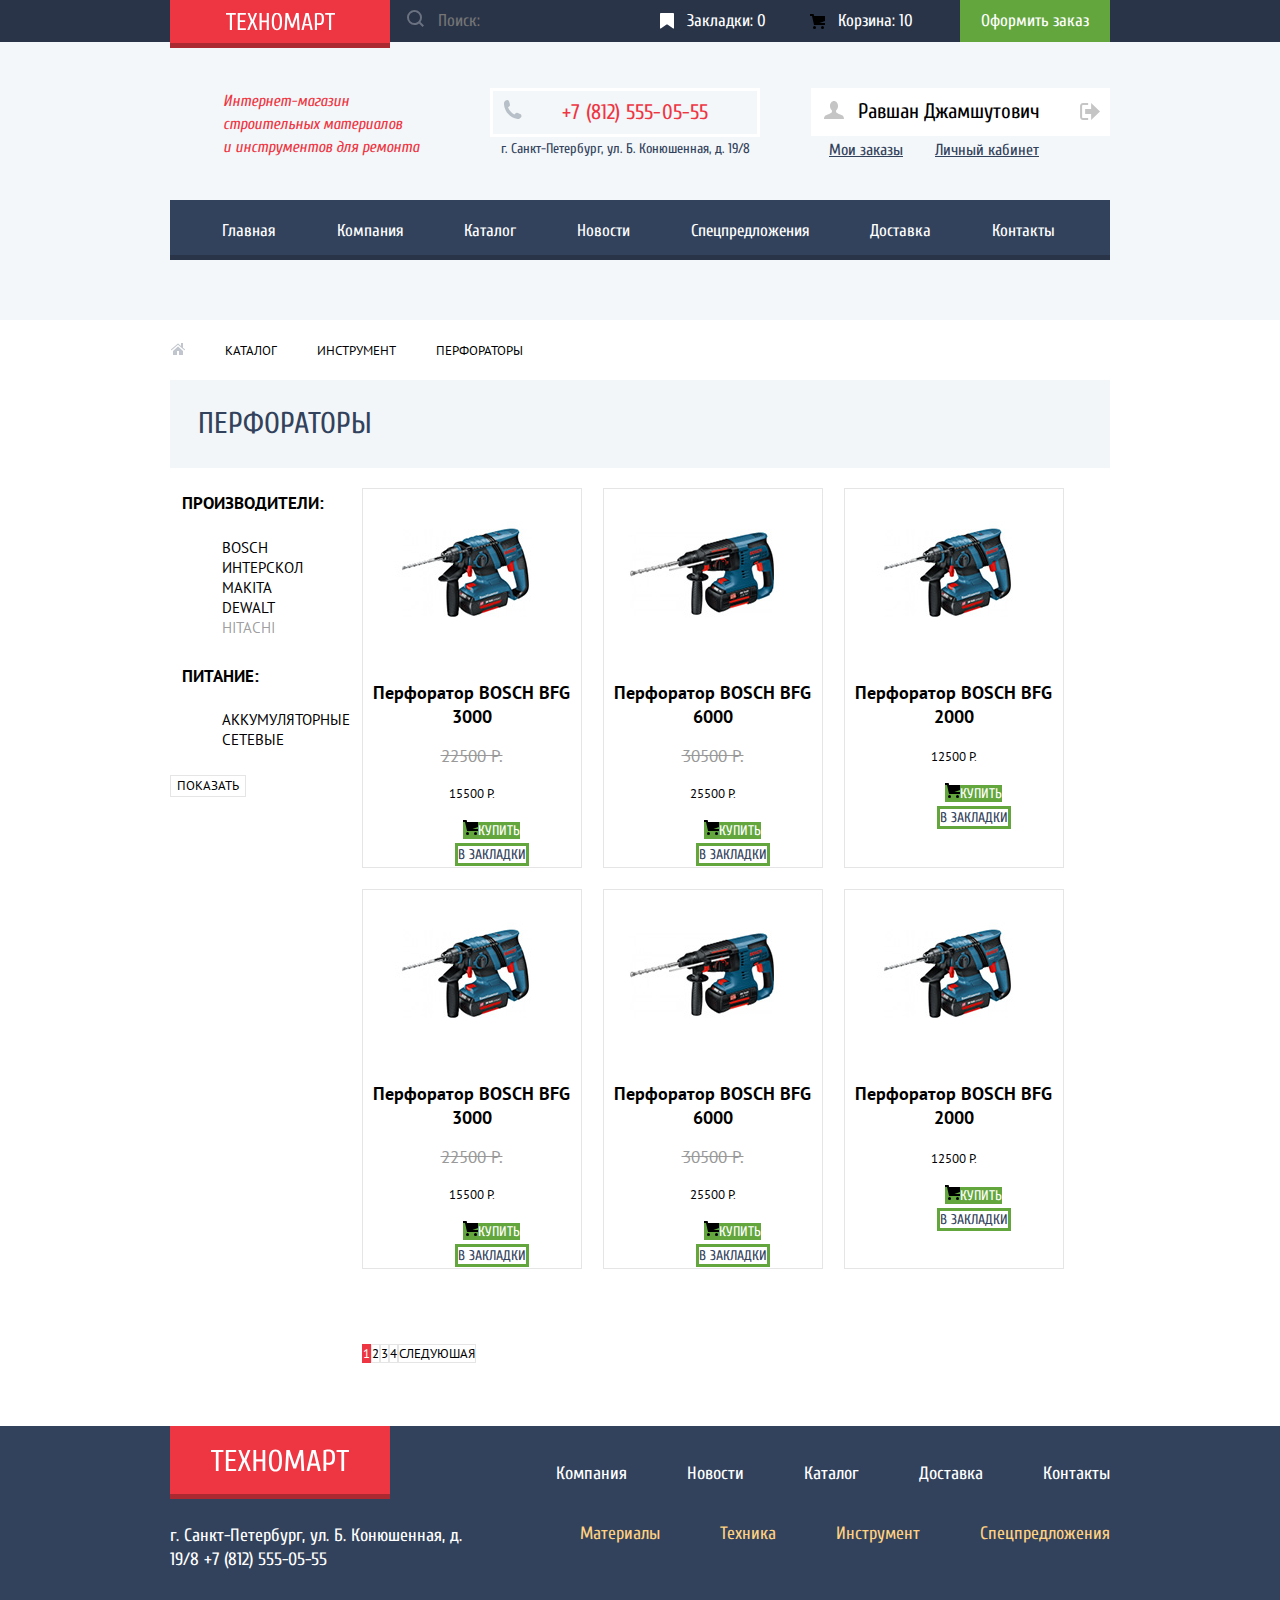
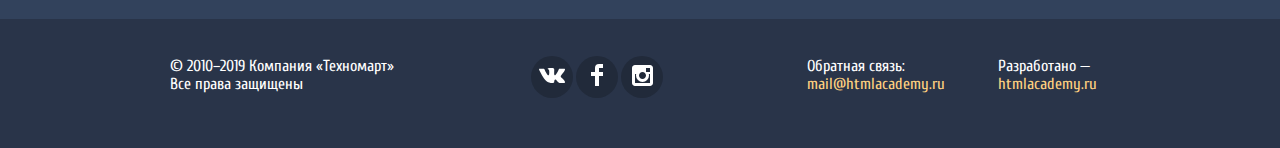
==== catalog.html @ f9ca9907 "Добавлены сетки главной и страницы каталога" ====
<!DOCTYPE html>
<html lang="ru">

<head>
    <meta charset="utf-8" />
    <title>Техномарт — Каталог</title>
    <link rel="stylesheet" href="css/normalize.css" />
    <link rel="stylesheet" href="css/style.css" />
    <link
        href="https://fonts.googleapis.com/css?family=Cuprum:400,400i,700,700i%7CPT+Sans:400,400i&display=swap&subset=cyrillic"
        rel="stylesheet">
</head>

<body>
  <header class="main-header">
    <div class="header-info">
      <div class="header-info-wrapper">
        <a class="header-logo-link" href="index.html">
          <div class="header-logo-wrapper">
            <img src="img/logo-technomart.svg" width="109" height="19" alt="Логотип интернет-магазина «Техномарт»">
          </div>
        </a>
        <form class="search-form" action="#" method="post">
          <div class="search-field-wrapper">
            <input class="search-field" type="search" id="search-field" placeholder="Поиск:">
            <label for="search-field">
              <svg aria-label="Поле поиска" xmlns="http://www.w3.org/2000/svg" width="17" height="17" viewbox="0 0 17 17">
                <path fill="#ffffff" d="M17 15.586l-3.542-3.542A7.465 7.465 0 0 0 15 7.5 7.5 7.5 0 1 0 7.5 15c1.71 0 3.282-.579 4.544-1.542L15.586 17 17 15.586zM2 7.5C2 4.467 4.467 2 7.5 2 10.532 2 13 4.467 13 7.5c0 3.032-2.468 5.5-5.5 5.5A5.506 5.506 0 0 1 2 7.5z" />
              </svg>
            </label>
          </div>
          <button class="visually-hidden">Искать</button>
        </form>
        <div class="header-menu">
          <a class="header-menu-item header-menu-link" href="#">
            <svg class="header-menu-icon" xmlns="http://www.w3.org/2000/svg" width="14" height="16" viewbox="0 0 14 16">
              <path fill="#ffffff" d="M14 15c0 .55-.368.741-.818.426l-5.363-3.765c-.45-.315-1.187-.315-1.637 0L.818 15.426C.368 15.741 0 15.55 0 15V1c0-.55.45-1 1-1h12c.55 0 1 .45 1 1v14z" />
            </svg>Закладки: 0
          </a>
          <a class="header-menu-item header-menu-link" href="#">
            <svg class="header-menu-icon" xmlns="http://www.w3.org/2000/svg" width="15" height="15" viewbox="0 0 15 15">
              <circle cx="4.5" cy="13.5" r="1.5" />
              <circle cx="12.5" cy="13.5" r="1.5" />
              <path d="M15 2H4.07l-.422-2H0v2h2.031l1.985 9H15V9H9.441L15 6.951z" />
            </svg>Корзина: 10
          </a>
          <a class="header-menu-item button-green" href="#">Оформить заказ</a>
        </div>
      </div>
    </div>
    <div class="shop-info">
      <div class="shop-info-wrapper">
        <h1 class="shop-title">Интернет-магазин строительных материалов и&nbsp;инструментов для ремонта</h1>
        <div class="shop-contacts">
          <p class="shop-phone">
            <a class="shop-phone-link" href="tel:+78125550555">
              <svg class="icon-phone" xmlns="http://www.w3.org/2000/svg" width="19" height="19" viewbox="0 0 19 19">
                <path fill="#B7BFC8" d="M15.572 18.985h-.941c-4.129-.488-7.157-2.408-9.359-4.864C3.062 11.66 1.318 8.492.978 4.228V3.084c.078-.774.459-1.304.898-1.757C2.425.766 3.25.044 4.002.019c.554-.018 1.5.38 1.879.899.329.446.504 1.339.656 2.003.154.671.505 1.643.408 2.289-.148 1.007-1.487 1.434-1.879 2.166 1.307 3.135 3.443 5.439 6.293 7.031.715-.392 1.346-1.572 2.332-1.595.359-.009.818.178 1.184.286.402.121.75.275 1.104.408.596.224 1.648.521 2.004 1.021.365.513.57 1.356.49 1.879-.164 1.041-1.879 2.197-2.901 2.579z" />
              </svg>+7 (812) 555-05-55
            </a>
          </p>
          <p class="shop-address">г. Санкт-Петербург, ул. Б. Конюшенная, д. 19/8</p>
        </div>
        <div class="user-info">
          <ul class="login-links">
            <li>
              <a class="login-link-item" href="#">
                <svg xmlns="http://www.w3.org/2000/svg" width="20" height="18" viewbox="0 0 20 18">
                  <path fill="#c5c5c5" d="M17.881 14.166c-2.144-.735-4.256-1.666-5.207-2.39-.657-.501-.77-1.618-.517-2.415 1.118-.903 1.864-2.477 1.864-4.278C14.021 2.276 12.221 0 10 0S5.979 2.276 5.979 5.083c0 1.801.746 3.374 1.863 4.277.253.798.141 1.915-.517 2.416-.95.724-3.063 1.654-5.207 2.39S0 18 0 18h20s.025-3.099-2.119-3.834z" />
                </svg><span class="login-name">Равшан Джамшутович</span>
              </a>
            </li>
            <li>
              <a class="login-link-item" href="#">
                <svg xmlns="http://www.w3.org/2000/svg" width="21" height="17" viewbox="0 0 21 17">
                  <g fill="#c5c5c5">
                    <path fill="#c5c5c5" d="M21 8.5L12.125 0v6h-6v5h6v6z" />
                    <path fill="#c5c5c5" d="M3.106 13.952V3.048c.018-.376.171-1.057 1.01-1.057h5.027V0H4.116C1.938 0 1.112 1.81 1.087 3.027v10.946C1.112 15.189 1.938 17 4.116 17h5.027v-1.99H4.116c-.839 0-.992-.683-1.01-1.058z" />
                  </g>
                </svg><span class="visually-hidden">Выйти</span>
              </a>
            </li>
          </ul>
          <ul class="login-navigation">
            <li>
              <a class="login-navigation-link" href="#">Мои заказы</a>
            </li>
            <li>
              <a class="login-navigation-link" href="#">Личный кабинет</a>
            </li>
          </ul>
        </div>
      </div>
    </div>
    <nav class="site-navigation">
      <div class="site-navigation-wrapper">
        <ul class="site-navigation-list">
          <li><a class="site-navigation-item" href="index.html">Главная</a></li>
          <li><a class="site-navigation-item" href="#">Компания</a></li>
          <li><a class="site-navigation-item" href="catalog.html">Каталог</a></li>
          <li><a class="site-navigation-item" href="#">Новости</a></li>
          <li><a class="site-navigation-item" href="#">Спецпредложения</a></li>
          <li><a class="site-navigation-item" href="#">Доставка</a></li>
          <li><a class="site-navigation-item" href="#">Контакты</a></li>
        </ul>
      </div>
    </nav>
  </header>

  <main class="catalog-container">
    <div class="catalog-container-wrapper">
      <ul class="breadcrumbs">
        <li>
          <a class="breadcrumbs-item" href="index.html">
            <svg xmlns="http://www.w3.org/2000/svg" width="15" height="12" viewbox="0 0 15 12">
                <g fill="#C1C6CE">
                    <path d="M3 8v4h4V8h2v4h4V8L8 3.516z" />
                    <path d="M14.831 6.365L13 4.751V0h-2v2.987L8.332.635c-.02-.017-.043-.023-.064-.037a.465.465 0 0 0-.08-.047.551.551 0 0 0-.095-.024C8.062.521 8.032.515 8 .515c-.031 0-.061.006-.092.012a.46.46 0 0 0-.095.025c-.028.011-.053.029-.08.046-.021.014-.045.02-.064.037l-6.498 5.73a.501.501 0 0 0 .33.875.497.497 0 0 0 .331-.125L8 1.677l6.169 5.438a.501.501 0 0 0 .662-.75z" />
                </g>
            </svg><span class="visually-hidden">На главную</span>
          </a>
        </li>
        <li><a class="breadcrumbs-item" href="catalog.html">Каталог</a></li>
        <li><a class="breadcrumbs-item" href="#">Инструмент</a></li>
        <li><a class="breadcrumbs-item" href="#">Перфораторы</a></li>
      </ul>

      <h1 class="page-title">Перфораторы</h1>

      <!--Блоки, которые пока размечать не нужно-->
      <div class="catalog-columns">
        <section class="filters">
            <h2 class="visually-hidden">Фильтр товаров</h2>
            <form class="filter" method="get" action="https://echo.htmlacademy.ru">
              <fieldset>
                <legend>Производители:</legend>
                <ul class="brand-filter">
                  <li class="filter-option">
                    <input class="visually-hidden filter-input filter-input-checkbox" type="checkbox" name="bosch" id="filter-bosch" checked>
                    <label for="filter-bosch">Bosch</label>
                  </li>
                  <li class="filter-option">
                    <input class="visually-hidden filter-input filter-input-checkbox" type="checkbox" name="interskol" id="filter-interskol">
                    <label for="filter-interskol">Интерскол</label>
                  </li>
                  <li class="filter-option">
                    <input class="visually-hidden filter-input filter-input-checkbox" type="checkbox" name="makita" id="filter-makita" checked>
                    <label for="filter-makita">Makita</label>
                  </li>
                  <li class="filter-option">
                    <input class="visually-hidden filter-input filter-input-checkbox" type="checkbox" name="dewalt" id="filter-dewalt">
                    <label for="filter-dewalt">Dewalt</label>
                  </li>
                  <li class="filter-option">
                    <input class="visually-hidden filter-input filter-input-checkbox" type="checkbox" name="hitachi" id="filter-hitachi" disabled>
                    <label for="filter-hitachi">Hitachi</label>
                  </li>
                </ul>
              </fieldset>
              <fieldset>
                <legend>Питание:</legend>
                <ul class="power-filter">
                  <li class="filter-option">
                    <input class="visually-hidden filter-input filter-input-radio" type="radio" name="product-group" value="battery"  id="filter-battery" checked>
                    <label for="filter-battery">Аккумуляторные</label>
                  </li>
                  <li class="filter-option">
                    <input class="visually-hidden filter-input filter-input-radio" type="radio" name="product-group" value="network" id="filter-network">
                    <label for="filter-network">Сетевые</label>
                  </li>
                </ul>
              </fieldset>
              <button class="button-next" type="submit">Показать</button>
            </form>
        </section>

        <section class="catalog">
          <h2 class="visually-hidden">Список моделей перфораторов</h2>
            <ul class="catalog-list">
              <li class="catalog-item">
                <div class="item-description">
                  <img src="img/item-1.jpg" width="218" height="170" alt="Перфоратор BOSCH BFG 3000" />
                  <h3>
                    <a class="item-link" href="#">Перфоратор BOSCH BFG 3000</a>
                  </h3>
                  <p class="old-price">22500 Р.</p>
                  <p class="new-price">15500 Р.</p>
                  <ul class="item-tools">
                    <li>
                      <a class="button-buy" href="#">
                        <svg xmlns="http://www.w3.org/2000/svg" width="15" height="15" viewbox="0 0 15 15">
                          <circle cx="4.5" cy="13.5" r="1.5" />
                          <circle cx="12.5" cy="13.5" r="1.5" />
                          <path d="M15 2H4.07l-.422-2H0v2h2.031l1.985 9H15V9H9.441L15 6.951z" />
                        </svg>Купить
                      </a>
                    </li>
                    <li><a class="button-bookmark" href="#">В закладки</a></li>
                  </ul>
                </div>
              </li>
              <li class="catalog-item">
                <div class="item-description">
                    <img src="img/item-2.jpg" width="218" height="170" alt="Перфоратор BOSCH BFG 6000" />
                    <h3>
                        <a class="item-link" href="#">Перфоратор BOSCH BFG 6000</a>
                    </h3>
                    <p class="old-price">30500 Р.</p>
                    <p class="new-price">25500 Р.</p>
                    <ul class="item-tools">
                        <li>
                            <a class="button-buy" href="#">
                                <svg xmlns="http://www.w3.org/2000/svg" width="15" height="15" viewbox="0 0 15 15">
                                    <circle cx="4.5" cy="13.5" r="1.5" />
                                    <circle cx="12.5" cy="13.5" r="1.5" />
                                    <path d="M15 2H4.07l-.422-2H0v2h2.031l1.985 9H15V9H9.441L15 6.951z" />
                                </svg>Купить
                            </a>
                        </li>
                        <li><a class="button-bookmark" href="#">В закладки</a></li>
                    </ul>
                </div>
              </li>
              <li class="catalog-item">
                <div class="item-description">
                    <img src="img/item-3.jpg" width="218" height="170" alt="Перфоратор BOSCH BFG 2000" />
                    <h3>
                        <a class="item-link" href="#">Перфоратор BOSCH BFG 2000</a>
                    </h3>
                    <p class="new-price">12500 Р.</p>
                    <ul class="item-tools">
                        <li>
                            <a class="button-buy" href="#">
                                <svg xmlns="http://www.w3.org/2000/svg" width="15" height="15" viewbox="0 0 15 15">
                                    <circle cx="4.5" cy="13.5" r="1.5" />
                                    <circle cx="12.5" cy="13.5" r="1.5" />
                                    <path d="M15 2H4.07l-.422-2H0v2h2.031l1.985 9H15V9H9.441L15 6.951z" />
                                </svg>Купить
                            </a>
                        </li>
                        <li><a class="button-bookmark" href="#">В закладки</a></li>
                    </ul>
                </div>
              </li>
              <li class="catalog-item">
                <div class="item-description">
                    <img src="img/item-1.jpg" width="218" height="170" alt="Перфоратор BOSCH BFG 3000" />
                    <h3>
                        <a class="item-link" href="#">Перфоратор BOSCH BFG 3000</a>
                    </h3>
                    <p class="old-price">22500 Р.</p>
                    <p class="new-price">15500 Р.</p>
                    <ul class="item-tools">
                        <li>
                            <a class="button-buy" href="#">
                                <svg xmlns="http://www.w3.org/2000/svg" width="15" height="15" viewbox="0 0 15 15">
                                    <circle cx="4.5" cy="13.5" r="1.5" />
                                    <circle cx="12.5" cy="13.5" r="1.5" />
                                    <path d="M15 2H4.07l-.422-2H0v2h2.031l1.985 9H15V9H9.441L15 6.951z" />
                                </svg>Купить
                            </a>
                        </li>
                        <li><a class="button-bookmark" href="#">В закладки</a></li>
                    </ul>
                </div>
              </li>
              <li class="catalog-item">
                <div class="item-description">
                    <img src="img/item-2.jpg" width="218" height="170" alt="Перфоратор BOSCH BFG 6000" />
                    <h3>
                        <a class="item-link" href="#">Перфоратор BOSCH BFG 6000</a>
                    </h3>
                    <p class="old-price">30500 Р.</p>
                    <p class="new-price">25500 Р.</p>
                    <ul class="item-tools">
                        <li>
                            <a class="button-buy" href="#">
                                <svg xmlns="http://www.w3.org/2000/svg" width="15" height="15" viewbox="0 0 15 15">
                                    <circle cx="4.5" cy="13.5" r="1.5" />
                                    <circle cx="12.5" cy="13.5" r="1.5" />
                                    <path d="M15 2H4.07l-.422-2H0v2h2.031l1.985 9H15V9H9.441L15 6.951z" />
                                </svg>Купить
                            </a>
                        </li>
                        <li><a class="button-bookmark" href="#">В закладки</a></li>
                    </ul>
                </div>
              </li>
              <li class="catalog-item">
                <div class="item-description">
                    <img src="img/item-3.jpg" width="218" height="170" alt="Перфоратор BOSCH BFG 2000" />
                    <h3>
                        <a class="item-link" href="#">Перфоратор BOSCH BFG 2000</a>
                    </h3>
                    <p class="new-price">12500 Р.</p>
                    <ul class="item-tools">
                        <li>
                            <a class="button-buy" href="#">
                                <svg xmlns="http://www.w3.org/2000/svg" width="15" height="15" viewbox="0 0 15 15">
                                    <circle cx="4.5" cy="13.5" r="1.5" />
                                    <circle cx="12.5" cy="13.5" r="1.5" />
                                    <path d="M15 2H4.07l-.422-2H0v2h2.031l1.985 9H15V9H9.441L15 6.951z" />
                                </svg>Купить
                            </a>
                        </li>
                        <li><a class="button-bookmark" href="#">В закладки</a></li>
                    </ul>
                </div>
              </li>
            </ul>
          <ul class="pagination-list">
            <li class="pagination-item pagination-item-current"><a>1</a></li>
            <li class="pagination-item"><a href="#">2</a></li>
            <li class="pagination-item"><a href="#">3</a></li>
            <li class="pagination-item"><a href="#">4</a></li>
            <li class="pagination-item"><a href="#">Cледуюшая</a></li>
          </ul>
        </section>
      </div>
    </div>
    <!--<div class="about-product">
      <div class="about-product-wrapper">
        <h2 class="page-subtitle">Пара слов о перфораторах</h2>
        <p>Перфоратор — универсальный строительный инструмент. Предназначен для сверления и долбления отверстий в кирпиче, бетоне и камне.<br> Существуют электромеханические и пневматические перфораторы. Современные модели могут выполнять функции дрели, шуруповерта и отбойного молотка. В&nbsp;ассортиментном ряду есть выбор «трехрежимников»: в одном устройстве будут совмещены отбойный молоток и ударная дрель.</p>
      </div>
    </div>-->

  </main>

  <footer class="main-footer">
    <div class="footer-navigation">
      <div class="footer-navigation-wrapper">
        <a class="footer-logo-link">
          <div class="footer-logo-wrapper">
            <img src="img/logo-technomart.svg" width="138" height="23" alt="Логотип интернет-магазина «Техномарт»">
          </div>
        </a>
        <p>
          г. Санкт-Петербург, ул. Б. Конюшенная, д. 19/8
          <a class="footer-phone-link" href="tel:+78125550555">+7 (812) 555-05-55</a>
        </p>
      </div>
      <div class="footer-navigation-links">
        <ul class="footer-navigation-list">
          <li><a class="footer-site-link" href="#">Компания</a></li>
          <li><a class="footer-site-link" href="#">Новости</a></li>
          <li><a class="footer-site-link" href="catalog.html">Каталог</a></li>
          <li><a class="footer-site-link" href="#">Доставка</a></li>
          <li><a class="footer-site-link" href="#">Контакты</a></li>
        </ul>
        <ul class="footer-navigation-list">
          <li><a class="footer-catalog-link" href="#">Материалы</a></li>
          <li><a class="footer-catalog-link" href="#">Техника</a></li>
          <li><a class="footer-catalog-link" href="#">Инструмент</a></li>
          <li><a class="footer-catalog-link" href="#">Спецпредложения</a></li>
        </ul>
      </div>
    </div>
    <div class="footer-contacts">
      <div class="footer-contacts-wrapper">
        <div class="footer-copyright">
          <p>© 2010–2019 Компания «Техномарт» Все права защищены</p>
        </div>
        <ul class="social-buttons">
          <li class="social-button">
            <a class="icon-vk" href="#" aria-label="Вконтакте">
              <svg xmlns="http://www.w3.org/2000/svg" width="26" height="15" viewbox="0 0 26 15">
                <path fill="#FFF" d="M16.138 11.51c.956-.309 2.18 2.04 3.483 2.939.978.681 1.727.534 1.727.534l3.473-.05s1.815-.112.957-1.554c-.071-.12-.503-1.069-2.585-3.022-2.177-2.043-1.882-1.712.739-5.244 1.597-2.153 2.236-3.468 2.036-4.028-.192-.539-1.365-.399-1.365-.399L20.69.713c-.381.001-.704.119-.851.515-.003.004-.621 1.666-1.445 3.079-1.741 2.989-2.436 3.148-2.724 2.961-.661-.433-.494-1.737-.494-2.664 0-2.897.432-4.105-.846-4.417-.427-.104-.739-.172-1.828-.182-1.392-.021-2.574 0-3.244.329-.445.223-.786.712-.579.74.26.035.843.16 1.155.586.401.552.389 1.789.389 1.789s.229 3.411-.54 3.834c-.528.29-1.25-.302-2.803-3.016-.793-1.388-1.392-2.922-1.392-2.922s-.116-.285-.326-.441c-.25-.185-.6-.244-.6-.244L.848.684S.29.7.085.946c-.182.218-.015.668-.015.668s2.909 6.881 6.203 10.347c3.02 3.182 6.452 2.971 6.452 2.971h1.555s.469-.054.709-.312c.224-.24.214-.691.214-.691s-.031-2.109.935-2.419z" />
              </svg>
            </a>
          </li>
          <li class="social-button">
            <a class="icon-fb" href="#" aria-label="Фейсбук">
              <svg xmlns="http://www.w3.org/2000/svg" width="12" height="22" viewbox="0 0 12 22">
                <path fill="#FFF" d="M12 4V0H8a4 4 0 0 0-4 4v4H0v4h4v10h4V12h4V8H8V4h4z" />
              </svg>
            </a>
          </li>
          <li class="social-button">
            <a class="icon-ig" href="#" aria-label="Инстаграм">
              <svg xmlns="http://www.w3.org/2000/svg" width="21" height="21" viewbox="0 0 21 21">
                <path fill="#FFF" d="M18 0H3C1.35 0 0 1.35 0 3v15c0 1.65 1.35 3 3 3h15c1.65 0 3-1.35 3-3V3c0-1.65-1.35-3-3-3zm-7.5 7c1.93 0 3.5 1.57 3.5 3.5S12.43 14 10.5 14 7 12.43 7 10.5 8.57 7 10.5 7zM18 18H3V9h1.181A6.504 6.504 0 0 0 4 10.5a6.5 6.5 0 1 0 13 0 6.45 6.45 0 0 0-.181-1.5H18v9zm0-11h-4V3h4v4z" />
              </svg>
            </a>
          </li>
        </ul>
        <div class="footer-additional-wrapper">
          <p class="footer-additional">
            Обратная связь:
            <a class="footer-additional-link" href="mailto:mail@htmlacademy.ru">mail@htmlacademy.ru</a>
          </p>
          <p class="footer-additional">
            Разработано —
            <a class="footer-additional-link" href="https://htmlacademy.ru/intensive/htmlcss">htmlacademy.ru</a>
          </p>
        </div>
      </div>
    </div>
  </footer>

  <section class="add-to-cart">
      <button class="button-close" type="button">
          <svg enable-background="new 0 0 21 21" height="21" viewbox="0 0 21 21" width="21" xmlns="http://www.w3.org/2000/svg">
              <path d="m13.273 10.5 7.422-7.422c.389-.389.389-1.025 0-1.414l-1.359-1.359c-.389-.389-1.025-.389-1.414 0l-7.422 7.422-7.422-7.422c-.389-.389-1.025-.389-1.414 0l-1.359 1.359c-.389.389-.389 1.025 0 1.414l7.422 7.422-7.421 7.422c-.389.389-.389 1.025 0 1.414l1.359 1.359c.389.389 1.025.389 1.414 0l7.422-7.422 7.422 7.422c.389.389 1.025.389 1.414 0l1.359-1.359c.389-.389.389-1.025 0-1.414z"
                  fill="#ee3643" />
          </svg>
          <span class="visually-hidden">Закрыть</span>
      </button>
      <h4 class="form-title">Товар добавлен в корзину!</h4>
      <div class="button-wrap">
          <a class="button" href="#">Оформить заказ</a>
          <button class="button-ghost" type="button">Продолжить покупки</button>
      </div>
  </section>
</body>

</html>
---- css/style.css ----
body {
  margin: 0;
  padding: 0;

  font-family: "PT Sans", Arial, sans-serif;
  font-size: 13px;
  line-height: 24px;
  font-weight: 400;
  color: #000000;

  background-color: #ffffff;
}

a {
  text-decoration: none;
}

.visually-hidden {
  position: absolute;

  clip: rect(0 0 0 0);

  width: 1px;
  height: 1px;
  margin: -1px;
}

.button {
  font-family: "Cuprum", "Arial Narrow", Tahoma, sans-serif;
  font-size: 14px;
  line-height: 18px;
  text-align: center;
  color: #ffffff;
  vertical-align: middle;
  text-transform: uppercase;

  background-color: #ee3643;
  border: none;
}

.button:hover,
.button:focus,
.button:active {
  background-color: #ca2c37;
}

/* ______стили header общие ______*/

.main-header {
  display: flex;
  flex-direction: column;
  align-items: center;
  margin-bottom: 19px;
  min-height: 320px;

  font-family: "Cuprum", "Arial Narrow", Tahoma, sans-serif;

  background-color: #f4f7f9;
}

.header-info {
  width: 100%;
  background-color: #293449;
}

.header-info-wrapper {
  display: flex;
  justify-content: space-between;
  align-items: center;
  width: 940px;
  height: 42px;
  margin: 0 auto;
}

.header-logo-link {
  position: relative;
}

.header-logo-wrapper {
  display: flex;
  justify-content: center;
  align-items: center;
  width: 220px;
  height: 43px;

  box-shadow: 0 5px 0 0 rgb(171, 41, 48);
  background-color: #ee3643;
}

.header-logo-wrapper:hover, 
.header-logo-wrapper:focus {
  background-color: #ca2c37;
}

.header-logo-wrapper:active {
  background-color: #ba2732;
}

.search-field-wrapper {
  display: flex;
  flex-direction: row-reverse;
  justify-content: flex-end;
  align-items: center;
  width: 270px;
  min-height: 42px;
  margin: 0;
  padding: 0;
}

.search-form svg {
  margin: 0;
  padding: 17px 14px 15px 17px;

  opacity: 0.3;
}

.search-form svg:hover {
  color: #ffffff;
}

.search-field {
  width: 100%;
  margin: 0;
  padding: 14px 14px 14px 0;

  font-size: 17px;
  line-height: 18px;
  color: #ffffff;

  border-style: none;
  background-color: #293449;
}

.header-menu {
  display: flex;
}

.header-menu-item {
  display: flex;
  justify-content: center;
  align-items: center;

  margin: 0;
  width: 150px;
  height: 42px;

  font-size: 17px;
  line-height: 18px;
}

.header-menu-link {
  justify-content: flex-start;
}

.header-menu-icon {
  padding-right: 13px;
  color: #ffffff;
}

.button-green {
  font-size: 17px;
  line-height: 18px;
  text-align: center;
  color: #ffffff;
  vertical-align: middle;
  background-color: #63a63e;
  border: none;
}

.button-green:hover, 
.button-green:focus {
  background-color: #5fbb2d;
}

.button-green:active {
  color: rgba(255, 255, 255, 0.5);
  background-color: #518534;
}

.shop-info {
  width: 100%;
  background-color: inherit;
}

.shop-info-wrapper {
  display: flex;
  box-sizing: border-box;
  width: 940px;
  min-height: 158px;
  margin: 0 auto;
  padding-top: 46px;
}

.shop-title {
  width: 200px;
  min-height: 60px;
  margin: 0 67px 0 0;
  padding: 2px 0 0 53px;

  font-size: 16px;
  line-height: 23px;
  font-style: italic;
  font-weight: normal;
  text-align: left;
  color: #ee3643;
}

.shop-contacts {
  display: flex;
  flex-direction: column;
}

.shop-phone {
  display: flex;
  width: 270px;
  padding: 9px 0 11px 10px;
  margin: 0;

  box-sizing: border-box;
  
  border: solid 3px #ffffff;
}

.shop-phone-link {
  font-size: 21px;
  line-height: 1;
  letter-spacing: 0.2px;
  color: #ee3643;
}

.shop-phone-link svg {
  margin-right: 40px;
}

.shop-address {
  padding: 0;
  margin: 0;

  font-size: 14px;
  line-height: 24px;
  text-align: center;
  color: #32425c;
}

.user-navigation {
  display: flex;
  padding: 0;
  margin: 0 0 0 auto;

  list-style: none;
}

.user-navigation-item {
  display: flex;
  justify-content: space-between;
  margin-left: 8px;
  padding: 14px 25px 11px;

  font-size: 21px;
  line-height: 21px;
  color: #000000;

  background-color: #ffffff;
}

.user-navigation-item:hover, 
.user-navigation-item:focus {
  color: #ee3643;
  background-color: #ffffff;
}

.user-navigation-item:active {
  color: rgba(0, 0, 0, 0.3);
  background-color: #ffffff;
}

.user-navigation-item svg {
  margin-right: 14px;
}

.site-navigation {
  display: flex;
  width: 940px;
  min-height: 60px;
  margin: 0 auto;

  font-size: 17px;
  line-height: 17px;

  background-color: #32425c;
  box-shadow: inset 0px -5px 0 0 #293449;
}

.site-navigation-wrapper {
  display: flex;
  align-items: center;
  width: 100%;
}

.site-navigation-list {
  display: flex;
  align-items: center;
  justify-content: space-between;
  width: 100%;
  height: 100%;
  margin: 0;
  padding: 0 55px 0 52px;

  list-style: none;
}

.header-menu-item,
.site-navigation-item {
  color: #ffffff;
}

.header-menu-item:hover, 
.header-menu-item:focus, 
.search-field:hover, 
.search-field:focus,
.site-navigation-item:hover, 
.site-navigation-item:focus {
  background-color: #212a3a;
}

.header-menu-item:active,
.site-navigation-item:active {
  color: rgba(255, 255, 255, 0.6);
  background-color: #161d29;
}

/* доп. стили header для авторизованного пользователя */

.user-info {
  display: flex;
  flex-direction: column;
  margin-left: 51px;
}

.login-links {
  display: flex;
  justify-content: space-between;
  align-items: center;
  width: 299px;
  min-height: 45px;
  margin: 0;
  padding: 0;

  background-color: #ffffff;
  list-style: none;
}

.login-link-item {
  display: flex;
  justify-content: space-between;
  padding: 13px 10px 14px 13px;

  font-size: 21px;
  line-height: 1;
  color: #000000;
}

.login-link-item:hover, 
.login-link-item:focus {
  color: #ee3643;
  background-color: #ffffff;
}

.login-link-item:active {
  color: rgba(0, 0, 0, 0.3);
  background-color: #ffffff;
}

.login-name {
  padding-left: 14px;
}

.login-navigation {
  display: flex;
  justify-content: flex-start;
  align-items: center;
  padding: 3px 0; 
  margin: 0 0 0 18px;

  list-style: none;
}

.login-navigation li {
  padding-right: 20px;
  margin-right: 12px;
}

.login-navigation-link {
  font-size: 16px;
  line-height: 18px;
  color: #32425c;
  text-decoration: underline;
}

.login-navigation-link:hover, 
.login-navigation-link:focus {
  color: #ee3643;
}

.login-navigation-link:active {
  color: rgba(50, 66, 92, 0.3);
}

/* стили для главной страницы */

.company-info {
  width: 100%;
  background-color: inherit;
}

.company-info-wrapper {
  display: flex;
  justify-content: space-between;
  align-items: center;
  width: 940px;
  min-height: 536px;
  margin: 0 auto;
}

.about-company {
  width: 520px;
  min-height: 368px;
  margin: 0;
  padding: 0;
}

.info-description {
  font-size: 13px;
  line-height: 24px;
}

.text-contractors {
  width: 386px;
}

.company-office {
  width: 300px;
  min-height: 368px;
  margin: 0;
  padding: 0;
}

.contractors {
  margin: 0 0 30px 0;
  padding: 0;
  font-family: "Cuprum", "Arial Narrow", Tahoma, sans-serif;
  font-size: 18px;
  line-height: 20px;

  list-style: none;
}

.contractors li {
  position: relative;

  margin-top: 20px;
  padding-left: 36px;
}

.contractors li::before {
  content: "";
  position: absolute;
  top: 8px;
  left: 0;

  width: 25px;
  height: 2px;
  background-color: #ee3643;
}

.text-office {
  width: 179px;
  margin-bottom: 30px;
}

/* стили для страницы каталога */

.catalog-container-wrapper {
  width: 940px;
  margin: 0 auto;
  padding: 0 10px;

  text-transform: uppercase;
}

.breadcrumbs {
  display: flex;
  margin: 0 0 17px 0;
  padding: 0;

  list-style: none;
}

.breadcrumbs-item {
  margin-right: 40px;

  color: #000000;
}

.page-title {
  margin: 0 0 20px 0;
  padding: 32px 0 32px 28px;

  font-family: "Cuprum", "Arial Narrow", Tahoma, sans-serif;
  font-size: 30px;
  font-weight: normal;
  text-transform: uppercase;
  color: #32425c;

  background-color: #f2f6f8;
}

.page-subtitle {
  margin: 0 0 26px 0;

  font-family: "Cuprum", "Arial Narrow", Tahoma, sans-serif;
  font-size: 30px;
  font-weight: normal;
  text-transform: uppercase;
  line-height: 30px;
  color: #000000;
}

.catalog-columns {
  display: flex;
  justify-content: space-between;
}

.filters {
  width: 220px;
}

.filter fieldset {
  border: none;
}

.filter legend {
  font-size: 17px;
  font-weight: 700;
  line-height: 30px;
}

.brand-filter,
.power-filter {
  list-style: none;
  font-size: 15px;
  line-height: 20px;
}

.filter-input:disabled+label {
  color: rgba(0, 0, 0, 0.4);
}

.button-next {
  font-size: 13px;
  line-height: 18px;
  text-align: center;
  text-transform: uppercase;
  color: #000000;
  vertical-align: middle;

  background-color: #ffffff;
  border: 1px solid #e5e5e5;
}

.catalog-list {
  display: flex;
  flex-wrap: wrap;
  margin: 0 0 52px 0;
  padding: 0;

  list-style: none;
}

.catalog-item {
  width: 218px;
  min-height: 318px;
  margin: 0 21px 21px 0;

  text-align: center;
  border: 1px solid #e5e5e5;
}

.catalog-item:nth-child(3n) {
  margin-right: 0;
}

.catalog-item:hover {
  box-shadow: 0px 10px 25px 0 rgba(41, 52, 73, 0.5);
}

.item-link {
  font-size: 18px;
  line-height: 20px;
  text-transform: none;
  color: #000000;
}

.old-price {
  font-size: 17px;
  line-height: 18px;
  text-decoration: line-through;
  color: #999999;
}

.item-tools {
  list-style: none;
}

.button-buy {
  font-family: "Cuprum", "Arial Narrow", Tahoma, sans-serif;
  font-size: 14px;
  line-height: 18px;
  color: #ffffff;

  background-color: #63a63e;
}

.button-bookmark {
  font-family: "Cuprum", "Arial Narrow", Tahoma, sans-serif;
  font-size: 14px;
  line-height: 18px;
  color: #32425c;

  background-color: #ffffff;
  border: 3px solid #63a63e;
}

.pagination-list {
  display: flex;
  margin: 0 0 60px 0;
  padding: 0;

  list-style: none;
}

.pagination-item a {
  font-size: 13px;
  line-height: 18px;
  color: #000000;

  background-color: #ffffff;
  border: 1px solid #e5e5e5;
}

.pagination-item a:hover, 
.pagination-item a:focus {
  background-color: #ffffff;
  border: 1px solid #bdc6ca;
}

.pagination-item a:active {
  background-color: #ffffff;
  border: 1px solid #ee3643;
}

.pagination-item-current a {
  color: #ffffff;
  background-color: #ee3643;
  border: 1px solid #ee3643;
}

.pagination-item-current a:hover, 
.pagination-item-current a:focus, 
.pagination-item-current a:active {
  color: #ffffff;
  background-color: #ee3643;
  border: 1px solid #ee3643;
}

/* футер */

.main-footer {
  display: flex;
  flex-direction: column;
  align-items: center;
  width: 100%;

  font-family: "Cuprum", "Arial Narrow", Tahoma, sans-serif;
  font-size: 18px;
  line-height: 24px;
  color: #ffffff;

  background-color: #32425c;
}

.footer-navigation {
  display: flex;
  justify-content: space-between;
  width: 940px;
  min-height: 193px;
  margin: 0;
  padding: 0;
}

.footer-navigation-wrapper {
  width: 323px;
  min-height: 140px;
  margin: 0;
  padding: 0;
}

.footer-logo-link {
  position: relative;
}

.footer-logo-wrapper {
  display: flex;
  justify-content: center;
  align-items: center;
  width: 220px;
  height: 68px;
  margin-bottom: 30px;

  box-shadow: 0 5px 0 0 rgb(171, 41, 48);
  background-color: #ee3643;
}

.footer-logo-wrapper:hover, 
.footer-logo-wrapper:focus {
  background-color: #ca2c37;
}

.footer-logo-wrapper:active {
  background-color: #ba2732;
}

.footer-phone-link {
  color: #ffffff;
}

.footer-navigation-list {
  display: flex;
  align-items: center;
  justify-content: flex-end;

  padding: 0;
  margin-top: 36px;
  margin-bottom: 18px;

  list-style: none;
}

.footer-navigation-list li {
  margin-left: 60px;
}

.footer-navigation-list li:first-child {
  margin-left: 0;
}

.footer-site-link {
  color: #ffffff;
}

.footer-catalog-link {
  color: #ffd180;
}

.footer-site-link:hover,
.footer-site-link:focus,
.footer-catalog-link:hover,
.footer-catalog-link:focus {
  text-decoration: underline;
}

.footer-site-link:active {
  color: rgba(241, 245, 247, 0.5);
}

.footer-catalog-link:active {
  color: rgba(255, 209, 128, 0.5);
}

.footer-contacts {
  display: flex;
  width: 100%;
  min-height: 107px;
  margin: 0;
  padding: 0;

  font-size: 16px;
  line-height: 18px;
  color: #ffffff;

  background-color: #293449;
}

.footer-contacts-wrapper {
  display: flex;
  justify-content: space-between;
  width: 940px;
  min-height: 107px;
  margin: 0 auto;
  padding: 22px 0 0 0;
}

.footer-copyright {
  display: flex;
  flex-direction: column;
  width: 228px;
  margin: 0 42px 0 0;
  padding: 0;
}

.social-buttons {
  display: flex;
  justify-content: space-between;
  width: 132px;
  margin: 15px 0 0 0;
  padding: 0;

  list-style: none;
}

.social-button {
  display: flex;
  justify-content: center;
  align-items: center;
  width: 42px;
  height: 42px;
  margin: 0;
  padding: 0;

  color: #ffffff;
  background-color: #212a3a;
  border-radius: 50%;
}

.social-button:hover,
.social-button:focus,
.social-button:active {
  color: #ffffff;
  background-color: #ee3643;
}

.footer-additional-wrapper {
  display: flex;
  margin: 0 13px 0 0;
  padding: 0;
}

.footer-additional {
  display: flex;
  flex-direction: column;
  margin-left: 53px;
}

.footer-additional:first-child {
  margin-left: 0;
  margin-left: 53px;
}

.footer-additional-link {
  color: #ffd180;
}

.footer-additional-link:hover,
.footer-additional-link:focus {
  text-decoration: underline;
}

.footer-additional-link:hover,
.footer-additional-link:focus {
  text-decoration: underline;
}

.footer-additional-link:active {
  color: #ee3643;
}

/* стили для форм обратной связи - временно скрыты */

.modal-feedback, .add-to-cart {
  display: none;
}

.feedback-form {
  font-family: "Cuprum", "Arial Narrow", Tahoma, sans-serif;
  font-size: 18px;
  line-height: 18px;
  color: #000000;
  background-color: #ffffff;
  border-top: 7px solid #ee3643;
}

.button-wrap {
  background-color: #f1f1f1;
}

.feedback-form input[type="text"],
.feedback-form input[type="email"],
.feedback-form textarea {
  font-family: "PT Sans", Arial, sans-serif;
  font-size: 13px;
  line-height: 18px;
  color: #999999;
  background-color: #ffffff;
  border: 2px solid #d7dcde;
}

.feedback-form input:hover,
.feedback-form textarea:hover {
  border-color: #b5b5b5;
}

.feedback-form input:focus,
.feedback-form textarea:focus {
  border-color: #ee3643;
}

.add-to-cart {
  background-color: #ffffff;
  border-top: 7px solid #ee3643;
}

.form-title {
  font-family: "Cuprum", "Arial Narrow", Tahoma, sans-serif;
  font-size: 30px;
  line-height: 30px;
  text-align: center;
  color: #000000;
  background: url(/img/icon-mark.svg) no-repeat;
}

.button-close {
  border: none;
}

.button-ghost {
  font-family: "Cuprum", "Arial Narrow", Tahoma, sans-serif;
  font-size: 14px;
  line-height: 18px;
  text-align: center;
  color: #000000;
  vertical-align: middle;
  text-transform: uppercase;
  background-color: #ffffff;
  border: none;
}
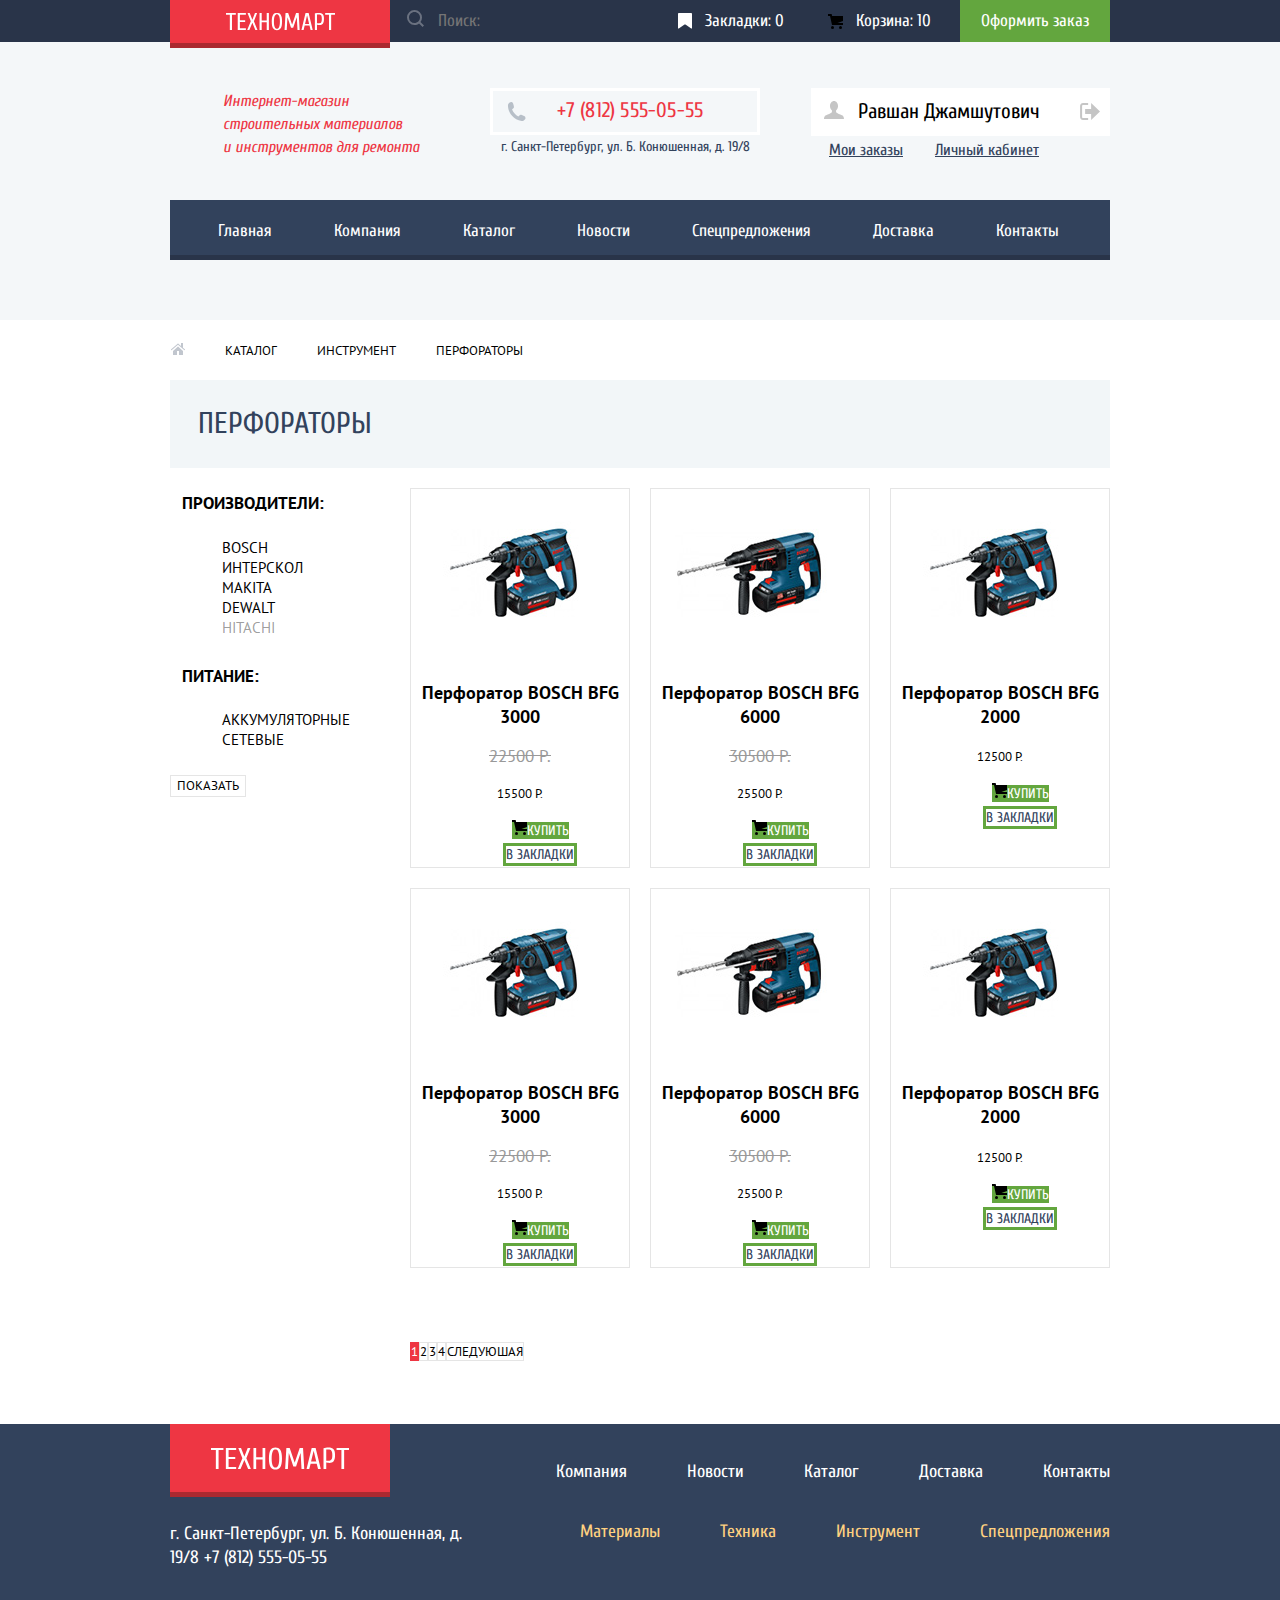
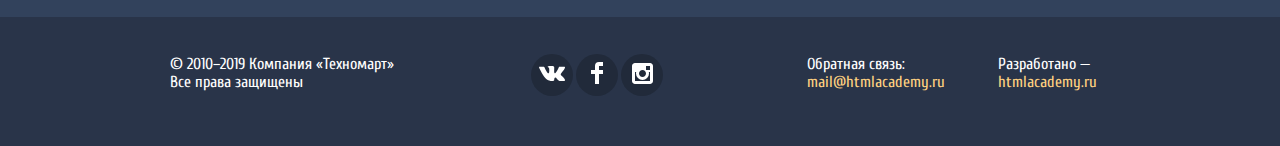
==== commit 7726a05b: "Внесены правки по 6 заданию" ====
--- a/catalog.html
+++ b/catalog.html
@@ -16,9 +16,7 @@
     <div class="header-info">
       <div class="header-info-wrapper">
         <a class="header-logo-link" href="index.html">
-          <div class="header-logo-wrapper">
-            <img src="img/logo-technomart.svg" width="109" height="19" alt="Логотип интернет-магазина «Техномарт»">
-          </div>
+          <img src="img/logo-technomart.svg" width="109" height="19" alt="Логотип интернет-магазина «Техномарт»">
         </a>
         <form class="search-form" action="#" method="post">
           <div class="search-field-wrapper">
@@ -52,13 +50,9 @@
       <div class="shop-info-wrapper">
         <h1 class="shop-title">Интернет-магазин строительных материалов и&nbsp;инструментов для ремонта</h1>
         <div class="shop-contacts">
-          <p class="shop-phone">
-            <a class="shop-phone-link" href="tel:+78125550555">
-              <svg class="icon-phone" xmlns="http://www.w3.org/2000/svg" width="19" height="19" viewbox="0 0 19 19">
-                <path fill="#B7BFC8" d="M15.572 18.985h-.941c-4.129-.488-7.157-2.408-9.359-4.864C3.062 11.66 1.318 8.492.978 4.228V3.084c.078-.774.459-1.304.898-1.757C2.425.766 3.25.044 4.002.019c.554-.018 1.5.38 1.879.899.329.446.504 1.339.656 2.003.154.671.505 1.643.408 2.289-.148 1.007-1.487 1.434-1.879 2.166 1.307 3.135 3.443 5.439 6.293 7.031.715-.392 1.346-1.572 2.332-1.595.359-.009.818.178 1.184.286.402.121.75.275 1.104.408.596.224 1.648.521 2.004 1.021.365.513.57 1.356.49 1.879-.164 1.041-1.879 2.197-2.901 2.579z" />
-              </svg>+7 (812) 555-05-55
-            </a>
-          </p>
+          <a class="shop-phone-link" href="tel:+78125550555">
+            +7 (812) 555-05-55
+          </a>
           <p class="shop-address">г. Санкт-Петербург, ул. Б. Конюшенная, д. 19/8</p>
         </div>
         <div class="user-info">
@@ -93,17 +87,15 @@
       </div>
     </div>
     <nav class="site-navigation">
-      <div class="site-navigation-wrapper">
-        <ul class="site-navigation-list">
-          <li><a class="site-navigation-item" href="index.html">Главная</a></li>
-          <li><a class="site-navigation-item" href="#">Компания</a></li>
-          <li><a class="site-navigation-item" href="catalog.html">Каталог</a></li>
-          <li><a class="site-navigation-item" href="#">Новости</a></li>
-          <li><a class="site-navigation-item" href="#">Спецпредложения</a></li>
-          <li><a class="site-navigation-item" href="#">Доставка</a></li>
-          <li><a class="site-navigation-item" href="#">Контакты</a></li>
-        </ul>
-      </div>
+      <ul class="site-navigation-list">
+        <li><a class="site-navigation-item" href="index.html">Главная</a></li>
+        <li><a class="site-navigation-item" href="#">Компания</a></li>
+        <li><a class="site-navigation-item" href="catalog.html">Каталог</a></li>
+        <li><a class="site-navigation-item" href="#">Новости</a></li>
+        <li><a class="site-navigation-item" href="#">Спецпредложения</a></li>
+        <li><a class="site-navigation-item" href="#">Доставка</a></li>
+        <li><a class="site-navigation-item" href="#">Контакты</a></li>
+      </ul>
     </nav>
   </header>
 
@@ -331,9 +323,7 @@
     <div class="footer-navigation">
       <div class="footer-navigation-wrapper">
         <a class="footer-logo-link">
-          <div class="footer-logo-wrapper">
-            <img src="img/logo-technomart.svg" width="138" height="23" alt="Логотип интернет-магазина «Техномарт»">
-          </div>
+          <img src="img/logo-technomart.svg" width="138" height="23" alt="Логотип интернет-магазина «Техномарт»">
         </a>
         <p>
           г. Санкт-Петербург, ул. Б. Конюшенная, д. 19/8
--- a/css/style.css
+++ b/css/style.css
@@ -47,9 +47,6 @@
 /* ______стили header общие ______*/
 
 .main-header {
-  display: flex;
-  flex-direction: column;
-  align-items: center;
   margin-bottom: 19px;
   min-height: 320px;
 
@@ -65,7 +62,6 @@
 
 .header-info-wrapper {
   display: flex;
-  justify-content: space-between;
   align-items: center;
   width: 940px;
   height: 42px;
@@ -74,9 +70,7 @@
 
 .header-logo-link {
   position: relative;
-}
-
-.header-logo-wrapper {
+
   display: flex;
   justify-content: center;
   align-items: center;
@@ -87,13 +81,18 @@
   background-color: #ee3643;
 }
 
-.header-logo-wrapper:hover, 
-.header-logo-wrapper:focus {
+.header-logo-link:hover, 
+.header-logo-link:focus {
   background-color: #ca2c37;
 }
 
-.header-logo-wrapper:active {
+.header-logo-link:active {
   background-color: #ba2732;
+}
+
+.search-form {
+  width: 270px;
+  min-height: 42px;
 }
 
 .search-field-wrapper {
@@ -101,8 +100,6 @@
   flex-direction: row-reverse;
   justify-content: flex-end;
   align-items: center;
-  width: 270px;
-  min-height: 42px;
   margin: 0;
   padding: 0;
 }
@@ -121,7 +118,7 @@
 .search-field {
   width: 100%;
   margin: 0;
-  padding: 14px 14px 14px 0;
+  padding: 12px 14px 12px 0;
 
   font-size: 17px;
   line-height: 18px;
@@ -136,13 +133,15 @@
 }
 
 .header-menu-item {
+  box-sizing: border-box;
+
   display: flex;
   justify-content: center;
   align-items: center;
 
   margin: 0;
-  width: 150px;
-  height: 42px;
+  min-width: 150px;
+  padding: 12px 18px 12px 18px;
 
   font-size: 17px;
   line-height: 18px;
@@ -158,6 +157,8 @@
 }
 
 .button-green {
+  padding: 10px 20px;
+
   font-size: 17px;
   line-height: 18px;
   text-align: center;
@@ -210,26 +211,35 @@
   flex-direction: column;
 }
 
-.shop-phone {
+/* .shop-phone {
   display: flex;
   width: 270px;
-  padding: 9px 0 11px 10px;
   margin: 0;
 
   box-sizing: border-box;
   
   border: solid 3px #ffffff;
-}
+} */
 
 .shop-phone-link {
+  display: flex;
+  justify-content: center;
+  width: 270px;
+  margin: 0;
+  padding: 9px 0 11px 10px;
+
+  box-sizing: border-box;
+
   font-size: 21px;
   line-height: 1;
   letter-spacing: 0.2px;
   color: #ee3643;
-}
-
-.shop-phone-link svg {
-  margin-right: 40px;
+  border: solid 3px #ffffff;
+
+  background-image: url(/img/icon-phone.svg);
+  background-repeat: no-repeat;
+  background-size: 19px;
+  background-position: 14px 50%;
 }
 
 .shop-address {
@@ -280,6 +290,7 @@
 
 .site-navigation {
   display: flex;
+  align-items: center;
   width: 940px;
   min-height: 60px;
   margin: 0 auto;
@@ -291,22 +302,19 @@
   box-shadow: inset 0px -5px 0 0 #293449;
 }
 
-.site-navigation-wrapper {
-  display: flex;
-  align-items: center;
-  width: 100%;
-}
-
 .site-navigation-list {
   display: flex;
   align-items: center;
-  justify-content: space-between;
   width: 100%;
   height: 100%;
   margin: 0;
-  padding: 0 55px 0 52px;
-
-  list-style: none;
+  padding: 0 17px 0 17px;
+
+  list-style: none;
+}
+
+.site-navigation-item {
+  padding: 21px 31px 20px;
 }
 
 .header-menu-item,
@@ -496,9 +504,11 @@
   list-style: none;
 }
 
+.breadcrumbs li {
+  margin-right: 40px;
+}
+
 .breadcrumbs-item {
-  margin-right: 40px;
-
   color: #000000;
 }
 
@@ -571,7 +581,8 @@
 .catalog-list {
   display: flex;
   flex-wrap: wrap;
-  margin: 0 0 52px 0;
+  width: 700px;
+  margin: 0 0 52px auto;
   padding: 0;
 
   list-style: none;
@@ -580,7 +591,7 @@
 .catalog-item {
   width: 218px;
   min-height: 318px;
-  margin: 0 21px 21px 0;
+  margin: 0 20px 20px 0;
 
   text-align: center;
   border: 1px solid #e5e5e5;
@@ -707,9 +718,7 @@
 
 .footer-logo-link {
   position: relative;
-}
-
-.footer-logo-wrapper {
+
   display: flex;
   justify-content: center;
   align-items: center;
@@ -721,12 +730,12 @@
   background-color: #ee3643;
 }
 
-.footer-logo-wrapper:hover, 
-.footer-logo-wrapper:focus {
+.footer-logo-link:hover, 
+.footer-logo-link:focus {
   background-color: #ca2c37;
 }
 
-.footer-logo-wrapper:active {
+.footer-logo-link:active {
   background-color: #ba2732;
 }
 
@@ -925,7 +934,8 @@
   line-height: 30px;
   text-align: center;
   color: #000000;
-  background: url(/img/icon-mark.svg) no-repeat;
+  background-image: url(/img/icon-mark.svg);
+  background-repeat: no-repeat;
 }
 
 .button-close {
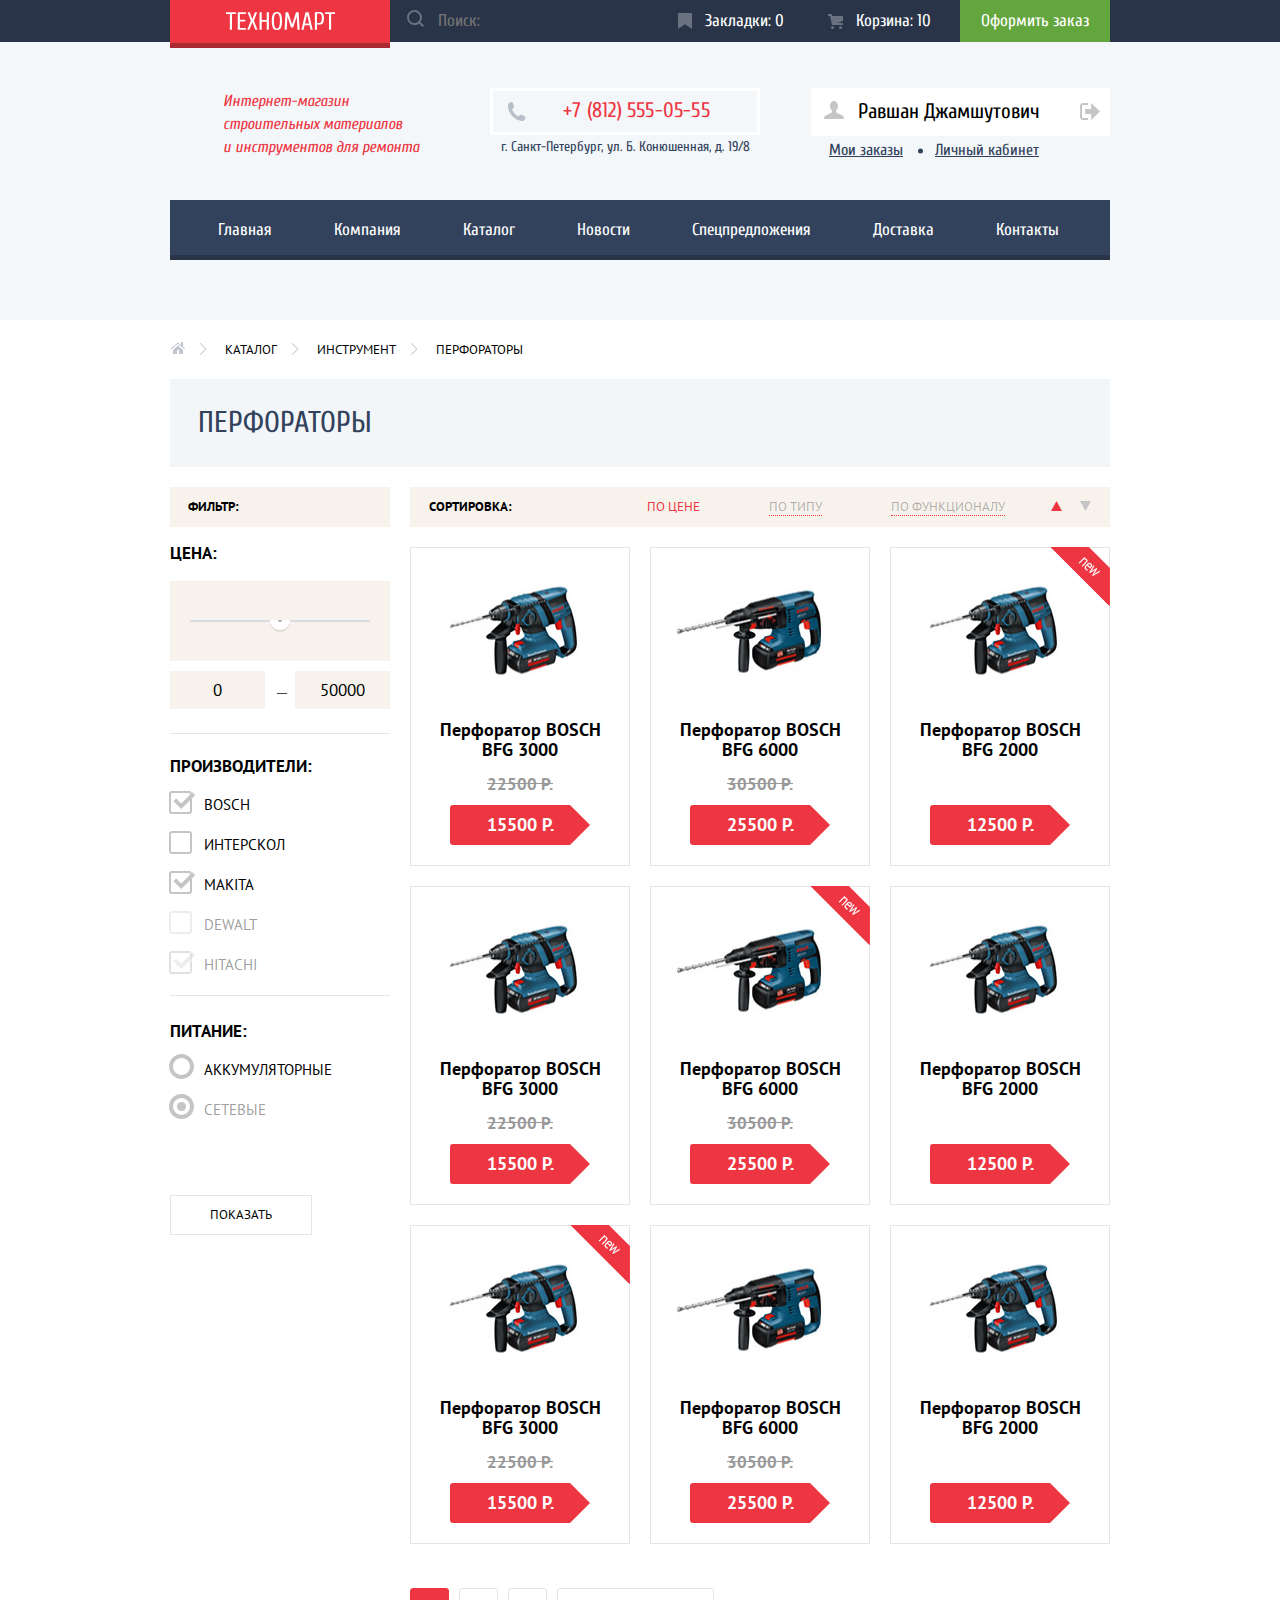
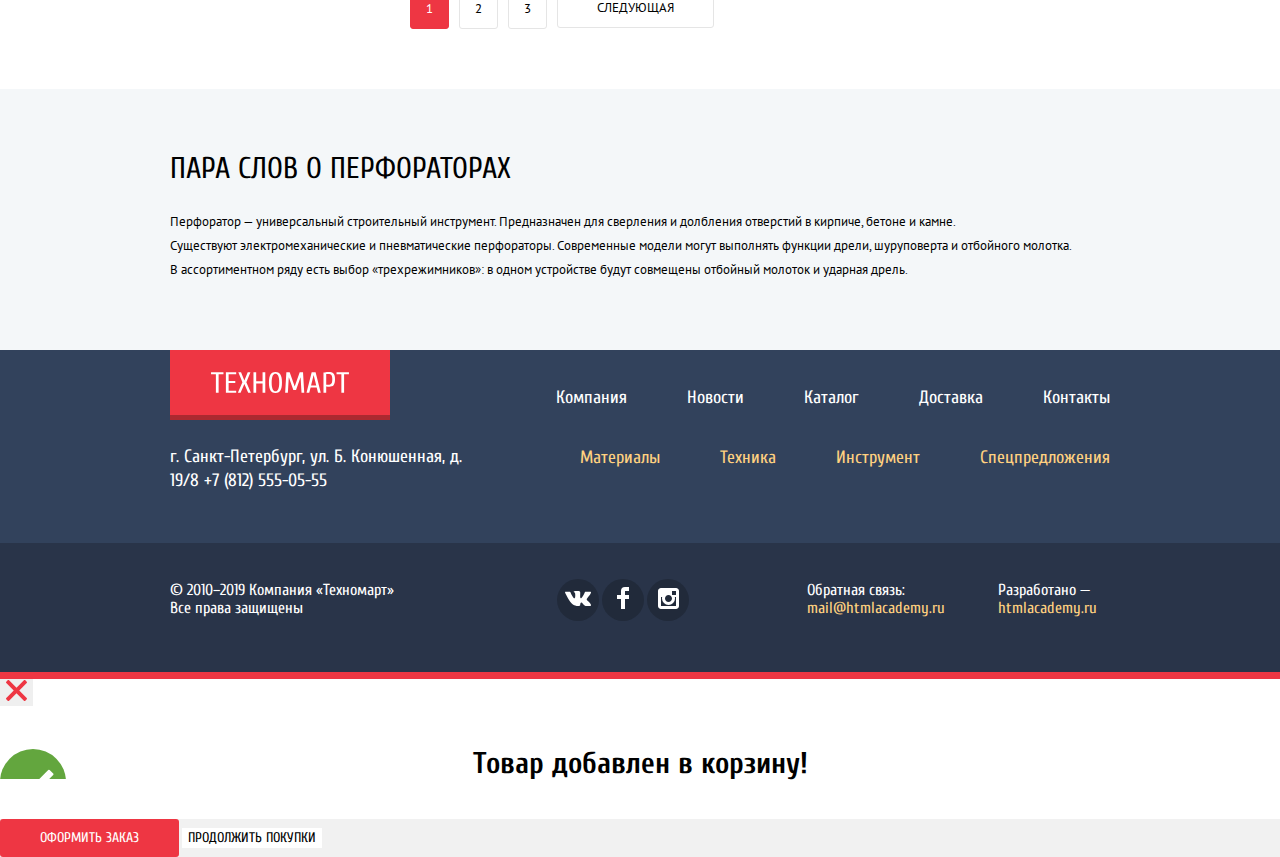
==== commit 73976398: "завершила верстку недостаощих блоков и декоративных элементов" ====
--- a/catalog.html
+++ b/catalog.html
@@ -37,9 +37,9 @@
           </a>
           <a class="header-menu-item header-menu-link" href="#">
             <svg class="header-menu-icon" xmlns="http://www.w3.org/2000/svg" width="15" height="15" viewbox="0 0 15 15">
-              <circle cx="4.5" cy="13.5" r="1.5" />
-              <circle cx="12.5" cy="13.5" r="1.5" />
-              <path d="M15 2H4.07l-.422-2H0v2h2.031l1.985 9H15V9H9.441L15 6.951z" />
+              <circle fill="#ffffff" cx="4.5" cy="13.5" r="1.5" />
+              <circle fill="#ffffff" cx="12.5" cy="13.5" r="1.5" />
+              <path fill="#ffffff" d="M15 2H4.07l-.422-2H0v2h2.031l1.985 9H15V9H9.441L15 6.951z" />
             </svg>Корзина: 10
           </a>
           <a class="header-menu-item button-green" href="#">Оформить заказ</a>
@@ -114,17 +114,29 @@
         </li>
         <li><a class="breadcrumbs-item" href="catalog.html">Каталог</a></li>
         <li><a class="breadcrumbs-item" href="#">Инструмент</a></li>
-        <li><a class="breadcrumbs-item" href="#">Перфораторы</a></li>
+        <li><a class="breadcrumbs-item breadcrumbs-current" href="#">Перфораторы</a></li>
       </ul>
 
-      <h1 class="page-title">Перфораторы</h1>
-
-      <!--Блоки, которые пока размечать не нужно-->
+      <h1 class="catalog-page-title">Перфораторы</h1>
+
       <div class="catalog-columns">
+
+        <!--фильтр каталога-->  
+
         <section class="filters">
-            <h2 class="visually-hidden">Фильтр товаров</h2>
+            <h2 class="filter-title">Фильтр:</h2>
             <form class="filter" method="get" action="https://echo.htmlacademy.ru">
-              <fieldset>
+              <div class="pricefilter">
+                <label for="pricecount">Цена:</label>
+                <div class="pricecount-wrapper">
+                  <input class="price-input" type="range" id="pricecount" name="pricecount" min="0" max="50000" step="1">
+                </div>
+                <div class="output-wrapper">
+                  <output name="priceoutput">0</output>
+                  <output name="priceoutput">50000</output>
+                </div>
+              </div>
+              <fieldset class="filter-fieldset">
                 <legend>Производители:</legend>
                 <ul class="brand-filter">
                   <li class="filter-option">
@@ -140,16 +152,16 @@
                     <label for="filter-makita">Makita</label>
                   </li>
                   <li class="filter-option">
-                    <input class="visually-hidden filter-input filter-input-checkbox" type="checkbox" name="dewalt" id="filter-dewalt">
+                    <input class="visually-hidden filter-input filter-input-checkbox" type="checkbox" name="dewalt" id="filter-dewalt" disabled>
                     <label for="filter-dewalt">Dewalt</label>
                   </li>
                   <li class="filter-option">
-                    <input class="visually-hidden filter-input filter-input-checkbox" type="checkbox" name="hitachi" id="filter-hitachi" disabled>
+                    <input class="visually-hidden filter-input filter-input-checkbox" type="checkbox" name="hitachi" id="filter-hitachi" checked disabled>
                     <label for="filter-hitachi">Hitachi</label>
                   </li>
                 </ul>
               </fieldset>
-              <fieldset>
+              <fieldset class="filter-fieldset power-filter-fieldset">
                 <legend>Питание:</legend>
                 <ul class="power-filter">
                   <li class="filter-option">
@@ -157,7 +169,7 @@
                     <label for="filter-battery">Аккумуляторные</label>
                   </li>
                   <li class="filter-option">
-                    <input class="visually-hidden filter-input filter-input-radio" type="radio" name="product-group" value="network" id="filter-network">
+                    <input class="visually-hidden filter-input filter-input-radio" type="radio" name="product-group" value="network" id="filter-network" checked disabled>
                     <label for="filter-network">Сетевые</label>
                   </li>
                 </ul>
@@ -167,155 +179,258 @@
         </section>
 
         <section class="catalog">
+
+          <!--сортировка каталога-->
+          
+          <div class="sort">
+            <h2 class="sort-title">Сортировка:</h2>
+            <ul class="sort-range">
+              <li>
+                <a class="sort-range-item-active">По цене</a>
+              </li>
+              <li>
+                <a class="sort-range-item">По типу</a>
+              </li>
+              <li>
+                <a class="sort-range-item">По функционалу</a>
+              </li>
+            </ul>
+            <ul class="sort-buttons">
+              <li>
+                <button aria-label="По возрастранию" class="sort-button sort-button-active" type="button">
+                  <svg xmlns="http://www.w3.org/2000/svg" width="11" height="10" viewbox="0 0 11 10"><path d="M5.5 0L0 10h11z"/></svg>
+                </button>
+              </li>
+              <li>
+                <button aria-label="По убыванию" class="sort-button" type="button">
+                  <svg xmlns="http://www.w3.org/2000/svg" width="11" height="10" viewbox="0 0 11 10"><path d="M5.5 10L0 0h11"/></svg>
+                </button>
+              </li>
+            </ul>
+          </div>
+
+          <!--каталог-->
+          
           <h2 class="visually-hidden">Список моделей перфораторов</h2>
             <ul class="catalog-list">
               <li class="catalog-item">
                 <div class="item-description">
-                  <img src="img/item-1.jpg" width="218" height="170" alt="Перфоратор BOSCH BFG 3000" />
-                  <h3>
+                  <ul class="item-tools">
+                    <li>
+                      <a class="button-buy" href="#">
+                        <svg xmlns="http://www.w3.org/2000/svg" width="15" height="15" viewbox="0 0 15 15">
+                          <circle cx="4.5" cy="13.5" r="1.5" />
+                          <circle cx="12.5" cy="13.5" r="1.5" />
+                          <path d="M15 2H4.07l-.422-2H0v2h2.031l1.985 9H15V9H9.441L15 6.951z" />
+                        </svg>Купить
+                      </a>
+                    </li>
+                    <li><a class="button-bookmark" href="#">В закладки</a></li>
+                  </ul>
+                  <img class="catalog-image" src="img/item-1.jpg" width="218" height="170" alt="Перфоратор BOSCH BFG 3000" />
+                  <h3 class="item-title">
                     <a class="item-link" href="#">Перфоратор BOSCH BFG 3000</a>
                   </h3>
-                  <p class="old-price">22500 Р.</p>
-                  <p class="new-price">15500 Р.</p>
-                  <ul class="item-tools">
-                    <li>
-                      <a class="button-buy" href="#">
-                        <svg xmlns="http://www.w3.org/2000/svg" width="15" height="15" viewbox="0 0 15 15">
-                          <circle cx="4.5" cy="13.5" r="1.5" />
-                          <circle cx="12.5" cy="13.5" r="1.5" />
-                          <path d="M15 2H4.07l-.422-2H0v2h2.031l1.985 9H15V9H9.441L15 6.951z" />
-                        </svg>Купить
-                      </a>
-                    </li>
-                    <li><a class="button-bookmark" href="#">В закладки</a></li>
-                  </ul>
-                </div>
-              </li>
-              <li class="catalog-item">
-                <div class="item-description">
-                    <img src="img/item-2.jpg" width="218" height="170" alt="Перфоратор BOSCH BFG 6000" />
-                    <h3>
+                  <p class="discount">22500 Р.</p>
+                  <p class="price">15500 Р.</p>
+                </div>
+              </li>
+              <li class="catalog-item">
+                <div class="item-description">
+                  <ul class="item-tools">
+                    <li>
+                      <a class="button-buy" href="#">
+                        <svg xmlns="http://www.w3.org/2000/svg" width="15" height="15" viewbox="0 0 15 15">
+                          <circle cx="4.5" cy="13.5" r="1.5" />
+                          <circle cx="12.5" cy="13.5" r="1.5" />
+                          <path d="M15 2H4.07l-.422-2H0v2h2.031l1.985 9H15V9H9.441L15 6.951z" />
+                        </svg>Купить
+                      </a>
+                    </li>
+                    <li><a class="button-bookmark" href="#">В закладки</a></li>
+                  </ul>
+                    <img class="catalog-image" src="img/item-2.jpg" width="218" height="170" alt="Перфоратор BOSCH BFG 6000" />
+                    <h3 class="item-title">
                         <a class="item-link" href="#">Перфоратор BOSCH BFG 6000</a>
                     </h3>
-                    <p class="old-price">30500 Р.</p>
-                    <p class="new-price">25500 Р.</p>
-                    <ul class="item-tools">
-                        <li>
-                            <a class="button-buy" href="#">
-                                <svg xmlns="http://www.w3.org/2000/svg" width="15" height="15" viewbox="0 0 15 15">
-                                    <circle cx="4.5" cy="13.5" r="1.5" />
-                                    <circle cx="12.5" cy="13.5" r="1.5" />
-                                    <path d="M15 2H4.07l-.422-2H0v2h2.031l1.985 9H15V9H9.441L15 6.951z" />
-                                </svg>Купить
-                            </a>
-                        </li>
-                        <li><a class="button-bookmark" href="#">В закладки</a></li>
-                    </ul>
-                </div>
-              </li>
-              <li class="catalog-item">
-                <div class="item-description">
-                    <img src="img/item-3.jpg" width="218" height="170" alt="Перфоратор BOSCH BFG 2000" />
-                    <h3>
+                    <p class="discount">30500 Р.</p>
+                    <p class="price">25500 Р.</p>
+                </div>
+              </li>
+              <li class="catalog-item">
+                <div class="item-description">
+                  <div class="flag flag-new">Новинка</div>
+                  <ul class="item-tools">
+                    <li>
+                      <a class="button-buy" href="#">
+                        <svg xmlns="http://www.w3.org/2000/svg" width="15" height="15" viewbox="0 0 15 15">
+                          <circle cx="4.5" cy="13.5" r="1.5" />
+                          <circle cx="12.5" cy="13.5" r="1.5" />
+                          <path d="M15 2H4.07l-.422-2H0v2h2.031l1.985 9H15V9H9.441L15 6.951z" />
+                        </svg>Купить
+                      </a>
+                    </li>
+                    <li><a class="button-bookmark" href="#">В закладки</a></li>
+                  </ul>
+                    <img class="catalog-image" src="img/item-3.jpg" width="218" height="170" alt="Перфоратор BOSCH BFG 2000" />
+                    <h3 class="item-title">
                         <a class="item-link" href="#">Перфоратор BOSCH BFG 2000</a>
                     </h3>
-                    <p class="new-price">12500 Р.</p>
-                    <ul class="item-tools">
-                        <li>
-                            <a class="button-buy" href="#">
-                                <svg xmlns="http://www.w3.org/2000/svg" width="15" height="15" viewbox="0 0 15 15">
-                                    <circle cx="4.5" cy="13.5" r="1.5" />
-                                    <circle cx="12.5" cy="13.5" r="1.5" />
-                                    <path d="M15 2H4.07l-.422-2H0v2h2.031l1.985 9H15V9H9.441L15 6.951z" />
-                                </svg>Купить
-                            </a>
-                        </li>
-                        <li><a class="button-bookmark" href="#">В закладки</a></li>
-                    </ul>
-                </div>
-              </li>
-              <li class="catalog-item">
-                <div class="item-description">
-                    <img src="img/item-1.jpg" width="218" height="170" alt="Перфоратор BOSCH BFG 3000" />
-                    <h3>
+                    <p class="discount"></p>
+                    <p class="price">12500 Р.</p>
+                </div>
+              </li>
+              <li class="catalog-item">
+                <div class="item-description">
+                  <ul class="item-tools">
+                    <li>
+                      <a class="button-buy" href="#">
+                        <svg xmlns="http://www.w3.org/2000/svg" width="15" height="15" viewbox="0 0 15 15">
+                          <circle cx="4.5" cy="13.5" r="1.5" />
+                          <circle cx="12.5" cy="13.5" r="1.5" />
+                          <path d="M15 2H4.07l-.422-2H0v2h2.031l1.985 9H15V9H9.441L15 6.951z" />
+                        </svg>Купить
+                      </a>
+                    </li>
+                    <li><a class="button-bookmark" href="#">В закладки</a></li>
+                  </ul>
+                    <img class="catalog-image" src="img/item-1.jpg" width="218" height="170" alt="Перфоратор BOSCH BFG 3000" />
+                    <h3 class="item-title">
                         <a class="item-link" href="#">Перфоратор BOSCH BFG 3000</a>
                     </h3>
-                    <p class="old-price">22500 Р.</p>
-                    <p class="new-price">15500 Р.</p>
-                    <ul class="item-tools">
-                        <li>
-                            <a class="button-buy" href="#">
-                                <svg xmlns="http://www.w3.org/2000/svg" width="15" height="15" viewbox="0 0 15 15">
-                                    <circle cx="4.5" cy="13.5" r="1.5" />
-                                    <circle cx="12.5" cy="13.5" r="1.5" />
-                                    <path d="M15 2H4.07l-.422-2H0v2h2.031l1.985 9H15V9H9.441L15 6.951z" />
-                                </svg>Купить
-                            </a>
-                        </li>
-                        <li><a class="button-bookmark" href="#">В закладки</a></li>
-                    </ul>
-                </div>
-              </li>
-              <li class="catalog-item">
-                <div class="item-description">
-                    <img src="img/item-2.jpg" width="218" height="170" alt="Перфоратор BOSCH BFG 6000" />
-                    <h3>
+                    <p class="discount">22500 Р.</p>
+                    <p class="price">15500 Р.</p>
+                </div>
+              </li>
+              <li class="catalog-item">
+                <div class="item-description">
+                  <div class="flag flag-new">Новинка</div>
+                  <ul class="item-tools">
+                    <li>
+                      <a class="button-buy" href="#">
+                        <svg xmlns="http://www.w3.org/2000/svg" width="15" height="15" viewbox="0 0 15 15">
+                          <circle cx="4.5" cy="13.5" r="1.5" />
+                          <circle cx="12.5" cy="13.5" r="1.5" />
+                          <path d="M15 2H4.07l-.422-2H0v2h2.031l1.985 9H15V9H9.441L15 6.951z" />
+                        </svg>Купить
+                      </a>
+                    </li>
+                    <li><a class="button-bookmark" href="#">В закладки</a></li>
+                  </ul>
+                    <img class="catalog-image" src="img/item-2.jpg" width="218" height="170" alt="Перфоратор BOSCH BFG 6000" />
+                    <h3 class="item-title">
                         <a class="item-link" href="#">Перфоратор BOSCH BFG 6000</a>
                     </h3>
-                    <p class="old-price">30500 Р.</p>
-                    <p class="new-price">25500 Р.</p>
-                    <ul class="item-tools">
-                        <li>
-                            <a class="button-buy" href="#">
-                                <svg xmlns="http://www.w3.org/2000/svg" width="15" height="15" viewbox="0 0 15 15">
-                                    <circle cx="4.5" cy="13.5" r="1.5" />
-                                    <circle cx="12.5" cy="13.5" r="1.5" />
-                                    <path d="M15 2H4.07l-.422-2H0v2h2.031l1.985 9H15V9H9.441L15 6.951z" />
-                                </svg>Купить
-                            </a>
-                        </li>
-                        <li><a class="button-bookmark" href="#">В закладки</a></li>
-                    </ul>
-                </div>
-              </li>
-              <li class="catalog-item">
-                <div class="item-description">
-                    <img src="img/item-3.jpg" width="218" height="170" alt="Перфоратор BOSCH BFG 2000" />
-                    <h3>
+                    <p class="discount">30500 Р.</p>
+                    <p class="price">25500 Р.</p>
+                </div>
+              </li>
+              <li class="catalog-item">
+                <div class="item-description">
+                  <ul class="item-tools">
+                    <li>
+                      <a class="button-buy" href="#">
+                        <svg xmlns="http://www.w3.org/2000/svg" width="15" height="15" viewbox="0 0 15 15">
+                          <circle cx="4.5" cy="13.5" r="1.5" />
+                          <circle cx="12.5" cy="13.5" r="1.5" />
+                          <path d="M15 2H4.07l-.422-2H0v2h2.031l1.985 9H15V9H9.441L15 6.951z" />
+                        </svg>Купить
+                      </a>
+                    </li>
+                    <li><a class="button-bookmark" href="#">В закладки</a></li>
+                  </ul>
+                    <img class="catalog-image" src="img/item-3.jpg" width="218" height="170" alt="Перфоратор BOSCH BFG 2000" />
+                    <h3 class="item-title">
                         <a class="item-link" href="#">Перфоратор BOSCH BFG 2000</a>
                     </h3>
-                    <p class="new-price">12500 Р.</p>
-                    <ul class="item-tools">
-                        <li>
-                            <a class="button-buy" href="#">
-                                <svg xmlns="http://www.w3.org/2000/svg" width="15" height="15" viewbox="0 0 15 15">
-                                    <circle cx="4.5" cy="13.5" r="1.5" />
-                                    <circle cx="12.5" cy="13.5" r="1.5" />
-                                    <path d="M15 2H4.07l-.422-2H0v2h2.031l1.985 9H15V9H9.441L15 6.951z" />
-                                </svg>Купить
-                            </a>
-                        </li>
-                        <li><a class="button-bookmark" href="#">В закладки</a></li>
-                    </ul>
+                    <p class="discount"></p>
+                    <p class="price">12500 Р.</p>
+                </div>
+              </li>
+              <li class="catalog-item">
+                <div class="item-description">
+                  <div class="flag flag-new">Новинка</div>
+                  <ul class="item-tools">
+                    <li>
+                      <a class="button-buy" href="#">
+                        <svg xmlns="http://www.w3.org/2000/svg" width="15" height="15" viewbox="0 0 15 15">
+                          <circle cx="4.5" cy="13.5" r="1.5" />
+                          <circle cx="12.5" cy="13.5" r="1.5" />
+                          <path d="M15 2H4.07l-.422-2H0v2h2.031l1.985 9H15V9H9.441L15 6.951z" />
+                        </svg>Купить
+                      </a>
+                    </li>
+                    <li><a class="button-bookmark" href="#">В закладки</a></li>
+                  </ul>
+                    <img class="catalog-image" src="img/item-1.jpg" width="218" height="170" alt="Перфоратор BOSCH BFG 3000" />
+                    <h3 class="item-title">
+                        <a class="item-link" href="#">Перфоратор BOSCH BFG 3000</a>
+                    </h3>
+                    <p class="discount">22500 Р.</p>
+                    <p class="price">15500 Р.</p>
+                </div>
+              </li>
+              <li class="catalog-item">
+                <div class="item-description">
+                  <ul class="item-tools">
+                    <li>
+                      <a class="button-buy" href="#">
+                        <svg xmlns="http://www.w3.org/2000/svg" width="15" height="15" viewbox="0 0 15 15">
+                          <circle cx="4.5" cy="13.5" r="1.5" />
+                          <circle cx="12.5" cy="13.5" r="1.5" />
+                          <path d="M15 2H4.07l-.422-2H0v2h2.031l1.985 9H15V9H9.441L15 6.951z" />
+                        </svg>Купить
+                      </a>
+                    </li>
+                    <li><a class="button-bookmark" href="#">В закладки</a></li>
+                  </ul>
+                    <img class="catalog-image" src="img/item-2.jpg" width="218" height="170" alt="Перфоратор BOSCH BFG 6000" />
+                    <h3 class="item-title">
+                        <a class="item-link" href="#">Перфоратор BOSCH BFG 6000</a>
+                    </h3>
+                    <p class="discount">30500 Р.</p>
+                    <p class="price">25500 Р.</p>
+                </div>
+              </li>
+              <li class="catalog-item">
+                <div class="item-description">
+                  <ul class="item-tools">
+                    <li>
+                      <a class="button-buy" href="#">
+                        <svg xmlns="http://www.w3.org/2000/svg" width="15" height="15" viewbox="0 0 15 15">
+                          <circle cx="4.5" cy="13.5" r="1.5" />
+                          <circle cx="12.5" cy="13.5" r="1.5" />
+                          <path d="M15 2H4.07l-.422-2H0v2h2.031l1.985 9H15V9H9.441L15 6.951z" />
+                        </svg>Купить
+                      </a>
+                    </li>
+                    <li><a class="button-bookmark" href="#">В закладки</a></li>
+                  </ul>
+                    <img class="catalog-image" src="img/item-3.jpg" width="218" height="170" alt="Перфоратор BOSCH BFG 2000" />
+                    <h3 class="item-title">
+                        <a class="item-link" href="#">Перфоратор BOSCH BFG 2000</a>
+                    </h3>
+                    <p class="discount"></p>
+                    <p class="price">12500 Р.</p>
                 </div>
               </li>
             </ul>
           <ul class="pagination-list">
-            <li class="pagination-item pagination-item-current"><a>1</a></li>
-            <li class="pagination-item"><a href="#">2</a></li>
-            <li class="pagination-item"><a href="#">3</a></li>
-            <li class="pagination-item"><a href="#">4</a></li>
-            <li class="pagination-item"><a href="#">Cледуюшая</a></li>
+            <li class="pagination-item pagination-item-current"><a class="pagination-item-link">1</a></li>
+            <li class="pagination-item"><a class="pagination-item-link" href="#">2</a></li>
+            <li class="pagination-item"><a class="pagination-item-link" href="#">3</a></li>
+            <li class="pagination-item"><a class="pagination-item-link button-next" href="#">Cледующая</a></li>
           </ul>
         </section>
       </div>
     </div>
-    <!--<div class="about-product">
+
+    <section class="about-product">
       <div class="about-product-wrapper">
         <h2 class="page-subtitle">Пара слов о перфораторах</h2>
-        <p>Перфоратор — универсальный строительный инструмент. Предназначен для сверления и долбления отверстий в кирпиче, бетоне и камне.<br> Существуют электромеханические и пневматические перфораторы. Современные модели могут выполнять функции дрели, шуруповерта и отбойного молотка. В&nbsp;ассортиментном ряду есть выбор «трехрежимников»: в одном устройстве будут совмещены отбойный молоток и ударная дрель.</p>
-      </div>
-    </div>-->
+        <p class="info-description">Перфоратор — универсальный строительный инструмент. Предназначен для сверления и долбления отверстий в кирпиче, бетоне и камне.<br> Существуют электромеханические и пневматические перфораторы. Современные модели могут выполнять функции дрели, шуруповерта и отбойного молотка. В&nbsp;ассортиментном ряду есть выбор «трехрежимников»: в одном устройстве будут совмещены отбойный молоток и ударная дрель.</p>
+      </div>
+    </section>
 
   </main>
 
--- a/css/style.css
+++ b/css/style.css
@@ -15,6 +15,11 @@
   text-decoration: none;
 }
 
+img {
+  max-width: 100%;
+  height: auto;
+}
+
 .visually-hidden {
   position: absolute;
 
@@ -26,6 +31,10 @@
 }
 
 .button {
+  display: inline-block;
+  padding: 10px 40px;
+  box-sizing: border-box;
+
   font-family: "Cuprum", "Arial Narrow", Tahoma, sans-serif;
   font-size: 14px;
   line-height: 18px;
@@ -36,18 +45,22 @@
 
   background-color: #ee3643;
   border: none;
+  border-radius: 3px;
 }
 
 .button:hover,
-.button:focus,
+.button:focus {
+  background-color: #ca2c37;
+}
+
 .button:active {
-  background-color: #ca2c37;
+  background-color: #ba2732;
 }
 
 /* ______стили header общие ______*/
 
 .main-header {
-  margin-bottom: 19px;
+  margin-bottom: 18px;
   min-height: 320px;
 
   font-family: "Cuprum", "Arial Narrow", Tahoma, sans-serif;
@@ -112,7 +125,8 @@
 }
 
 .search-form svg:hover {
-  color: #ffffff;
+  fill: #ffffff;
+  background-color: #212a3a;
 }
 
 .search-field {
@@ -128,16 +142,19 @@
   background-color: #293449;
 }
 
+.search-field input {
+  color: #ffffff;
+}
+
 .header-menu {
   display: flex;
 }
 
 .header-menu-item {
-  box-sizing: border-box;
-
   display: flex;
   justify-content: center;
   align-items: center;
+  box-sizing: border-box;
 
   margin: 0;
   min-width: 150px;
@@ -151,9 +168,44 @@
   justify-content: flex-start;
 }
 
-.header-menu-icon {
+.header-menu svg {
   padding-right: 13px;
+  opacity: 0.3;
+}
+
+.header-menu-link:hover path,
+.header-menu-link:focus path {
+  fill: #ffffff;
+}
+
+.header-menu svg:hover,
+.header-menu svg:focus {
+  fill: #ffffff;
+}
+
+.header-menu-link:active,
+.header-menu svg:active {
+  opacity: 0.5;
+}
+
+.header-menu-item,
+.site-navigation-item {
   color: #ffffff;
+}
+
+.header-menu-item:hover, 
+.header-menu-item:focus, 
+.search-field:hover, 
+.search-field:focus,
+.site-navigation-item:hover, 
+.site-navigation-item:focus {
+  background-color: #212a3a;
+}
+
+.header-menu-item:active,
+.site-navigation-item:active {
+  color: rgba(255, 255, 255, 0.6);
+  background-color: #161d29;
 }
 
 .button-green {
@@ -185,11 +237,11 @@
 
 .shop-info-wrapper {
   display: flex;
-  box-sizing: border-box;
   width: 940px;
   min-height: 158px;
   margin: 0 auto;
   padding-top: 46px;
+  box-sizing: border-box;
 }
 
 .shop-title {
@@ -211,23 +263,12 @@
   flex-direction: column;
 }
 
-/* .shop-phone {
-  display: flex;
-  width: 270px;
-  margin: 0;
-
-  box-sizing: border-box;
-  
-  border: solid 3px #ffffff;
-} */
-
 .shop-phone-link {
   display: flex;
   justify-content: center;
   width: 270px;
   margin: 0;
-  padding: 9px 0 11px 10px;
-
+  padding: 9px 30px 11px 53px;
   box-sizing: border-box;
 
   font-size: 21px;
@@ -289,8 +330,6 @@
 }
 
 .site-navigation {
-  display: flex;
-  align-items: center;
   width: 940px;
   min-height: 60px;
   margin: 0 auto;
@@ -304,6 +343,7 @@
 
 .site-navigation-list {
   display: flex;
+  flex-wrap: wrap;
   align-items: center;
   width: 100%;
   height: 100%;
@@ -314,27 +354,8 @@
 }
 
 .site-navigation-item {
+  display: block;
   padding: 21px 31px 20px;
-}
-
-.header-menu-item,
-.site-navigation-item {
-  color: #ffffff;
-}
-
-.header-menu-item:hover, 
-.header-menu-item:focus, 
-.search-field:hover, 
-.search-field:focus,
-.site-navigation-item:hover, 
-.site-navigation-item:focus {
-  background-color: #212a3a;
-}
-
-.header-menu-item:active,
-.site-navigation-item:active {
-  color: rgba(255, 255, 255, 0.6);
-  background-color: #161d29;
 }
 
 /* доп. стили header для авторизованного пользователя */
@@ -394,9 +415,30 @@
 }
 
 .login-navigation li {
+  position: relative;
+
   padding-right: 20px;
   margin-right: 12px;
 }
+
+.login-navigation li::after {
+  content: "";
+  position: absolute;
+  top: 50%;
+  right: 0;
+  
+  width: 5px;
+  height: 5px;
+  border-radius: 50%;
+  background-color: #32425c;
+
+  transform: translateY(-50%);
+}
+
+.login-navigation li:last-child::after {
+  display: none;
+}
+
 
 .login-navigation-link {
   font-size: 16px;
@@ -416,18 +458,440 @@
 
 /* стили для главной страницы */
 
+/* верхний отступ, т.к. main-header используется также на странице каталога с меньшим margin-bottom*/
+.container {
+  margin-top: 58px;
+}
+
+.container-wrapper {
+  width: 940px;
+  margin: 0 auto 65px;
+  padding: 0 10px;
+}
+
+.promo {
+  position: relative;
+
+  display: flex;
+  flex-wrap: wrap;
+  margin: 0 0 33px 0;
+  padding: 0;
+
+  font-family: "Cuprum", "Arial Narrow", Tahoma, sans-serif;
+  font-size: 18px;
+  font-weight: normal;
+
+  list-style: none;
+}
+
+.promo-item {
+  display: flex;
+  flex-direction: column;
+  width: 300px;
+  height: 123px;
+  margin: 0 20px 20px 0;
+  padding: 0;
+
+  color: #ffffff;
+}
+
+.promo-item-material {
+  background-color: #ffbf47;
+  background-image: url(/img/icon-1.svg);
+  background-repeat: no-repeat;
+  background-position: 84% 50%;
+}
+
+.promo-item-tools {
+  background-color: #3bbce3;
+  background-image: url(/img/icon-2.svg);
+  background-repeat: no-repeat;
+  background-position: 88% 50%;
+}
+
+.promo-item-technic {
+  margin-right: 0;
+
+  background-color: #dc91d8;
+  background-image: url(/img/icon-3.svg);
+  background-repeat: no-repeat;
+  background-position: 87% 50%;
+}
+
+.promo-item-sale {
+  margin-right: 0;
+
+  background-color: #8ed78f;
+  background-image: url(/img/icon-4.svg);
+  background-repeat: no-repeat;
+  background-position: 82% 50%;
+}
+
+.promo-item-delivery {
+  position: absolute;
+  right: 0;
+  bottom: 0;
+
+  margin-right: 0;
+
+  background-color: #ffc047;
+  background-image: url(/img/icon-5.svg);
+  background-repeat: no-repeat;
+  background-position: 87% 50%;
+}
+
+.promo-item-title {
+  margin: 0 0 15px 0;
+  padding: 24px 0 0 23px;
+
+  font-size: 24px;
+  font-weight: bold;
+  text-transform: none;
+}
+
+.slider-item {
+  width: 620px;
+  height: 266px;
+
+  background-image: url(/img/slider-image.jpg);
+  background-repeat: no-repeat;
+}
+
+.slider-item-title {
+  margin: 0;
+  padding: 30px 0 8px 24px;
+
+  font-size: 36px;
+  font-weight: bold;
+
+  text-transform: uppercase;
+}
+
+.slider-item-text {
+  margin: 0 0 0 23px;
+  padding: 0;
+
+  text-transform: none;
+}
+
+.button-promo {
+  margin: 120px 400px 20px 25px;
+}
+
+.promo-item-button {
+  display: flex;
+  justify-content: center;
+  align-items: center;
+  width: 135px;
+  height: 38px;
+  margin: 0 0 0 25px;
+
+  font-size: 14px;
+  font-weight: normal;
+  text-transform: uppercase;
+  color: #ffffff;
+
+  background-color: rgba(0, 0, 0, 0.1);
+  border-radius: 3px;
+}
+
+.promo-item-button:hover,
+.promo-item-button:focus {
+  background-color: rgba(0, 0, 0, 0.2);
+} 
+
+.promo-item-button:active {
+  background-color: rgba(0, 0, 0, 0.3);
+} 
+
+.popular-wrapper {
+  display: flex;
+  align-items: center;
+  margin: 0 0 17px 0;
+  padding: 27px;
+
+  background-color: #f9f5f0;
+}
+
+.button-popular {
+  min-width: 253px;
+  margin-left: auto;
+}
+
+.page-title {
+  margin: 0;
+  padding: 0;
+
+  font-family: "Cuprum", "Arial Narrow", Tahoma, sans-serif;
+  font-size: 30px;
+  font-weight: normal;
+  text-transform: uppercase;
+  color: #32425c;
+}
+
+.catalog-list-popular {
+  display: flex;
+  flex-wrap: wrap;
+  width: 940px;
+  margin: 0;
+  padding: 0;
+
+  font-size: 0;
+
+  list-style: none;
+}
+
+.catalog-item-popular {
+  position: relative;
+  display: inline-block;
+  width: 218px;
+  min-height: 318px;
+  margin: 0 20px 20px 0;
+
+  font-size: 18px;
+  line-height: 20px;
+  font-weight: bold;
+  text-align: center;
+
+  border: 1px solid #e5e5e5;
+}
+
+.catalog-item-popular:nth-child(4n) {
+  margin-right: 0;
+}
+
+.catalog-item-popular:hover {
+  box-shadow: 0px 10px 25px 0 rgba(41, 52, 73, 0.5);
+}
+
+.catalog-item-popular:hover .item-tools {
+  display: block;
+}
+
+.catalog-item-popular .price {
+  position: relative;
+  width: 80px;
+  margin: 10px auto;
+  margin-bottom: 20px;
+  padding: 10px 30px;
+  
+  color: white;
+  background: #ee3643;
+  border-radius: 3px;
+}
+
+.catalog-item-popular .price::after {
+  content: "";
+  
+  position: absolute;
+  top: 0;
+  right: -20px;
+  
+  width: 0;
+  height: 0;
+  
+  border: 20px solid white;
+  border-left-color: #ee3643;
+}
+
+.catalog-item-popular .catalog-image {
+  width: 218px;
+  height: 168px;
+}
+
+.catalog-item-popular .catalog-image img {
+  max-width: 100%;
+}
+
+.brands {
+  display: flex;
+  flex-wrap: wrap;
+  width: 940px;
+  margin: 0;
+  padding: 0;
+
+  list-style: none;
+}
+
+.brands li {
+  display: flex;
+  justify-content: center;
+  align-items: center;
+  box-sizing: border-box;
+
+  width: 220px;
+  height: 145px;
+  margin: 0 20px 20px 0;
+  padding: 0;
+
+  border: solid 1px #eaeaea;
+}
+
+.brands li:hover {
+  box-shadow: 0px 10px 25px 0 rgba(41, 52, 73, 0.5);
+}
+
+.brands li:active {
+  box-shadow: 0px 4px 10px 0 rgba(41, 52, 73, 0.5);
+}
+
+.brand-link:active {
+  opacity: 0.3;
+}
+
+.brands li:nth-child(4n) {
+  margin-right: 0;
+}
+
+.services {
+  width: 100%;
+  min-height: 518px;
+  background-color: #f4f7f9;
+}
+
+.services-wrapper {
+  width: 940px;
+  margin: 0 auto;
+  padding: 65px 0 0;
+}
+
+.services-info {
+  width: 398px;
+  margin: 0 0 70px 0;
+  padding: 0;
+}
+
+.tabs-wrapper {
+  position: relative;
+  display: flex;
+}
+
+.tabs {
+  min-height: 183px;
+  margin: 0;
+  padding: 0 80px 0 0;
+
+  background-image: url(/img/shadow.png);
+  background-repeat: no-repeat;
+  background-position: center;
+
+  list-style: none;
+}
+
+.tabs li {
+  display: flex;
+  width: 240px;
+  margin: 0;
+  padding: 0;
+  box-sizing: border-box;
+}
+
+.tabs-link {
+  width: 100%;
+  padding: 17px 23px 21px;
+
+  font-family: "Cuprum", "Arial Narrow", Tahoma, sans-serif;
+  font-size: 21px;
+  font-weight: bold;
+  color: #ffffff;
+  background-color: #32425c;
+  /* box-shadow: 0px 1px 0 0 #293449, inset 0px 1px 0 0 #405069; */
+}
+
+.tabs-link:nth-child(3n) {
+  padding-bottom: 0;
+}
+
+.tabs-link:hover {
+  color: #ffffff;
+  background-color: #293449;
+}
+
+.tabs-link:active {
+  color: #32425c;
+  background-color: #ffffff;
+}
+
+.tab-description {
+  margin: 0;
+  padding: 0;
+  list-style: none;
+}
+
+.tab-description li:nth-child(2) {
+  display: none;
+}
+
+.tab-description li:nth-child(3) {
+  display: none;
+}
+
+.service-title {
+  margin: 0 0 30px 0;
+  padding: 4px 0 0 0;
+
+  font-family: "Cuprum", "Arial Narrow", Tahoma, sans-serif;
+  font-size: 36px;
+  line-height: 24px;
+  text-transform: uppercase;
+  color: #32425c;
+}
+
+.service-description {
+  margin: 0;
+  padding: 0;
+  width: 350px;
+}
+
+.service-description-delivery {
+  width: 275px;
+}
+
+.service-description-credit {
+  margin: 0 0 30px 0;
+  width: 279px;
+}
+
+.button-credit {
+  display: inline-block;
+  padding: 10px 40px;
+  box-sizing: border-box;
+
+  font-family: "Cuprum", "Arial Narrow", Tahoma, sans-serif;
+  font-size: 14px;
+  line-height: 18px;
+  text-align: center;
+  color: #ffffff;
+  vertical-align: middle;
+  text-transform: uppercase;
+
+  background-color: #ff5357;
+  border: none;
+  border-radius: 3px;
+}
+
+.image-service {
+  position: absolute;
+  right: 0px;
+  top: -6px;
+}
+
+.image-service-delivery {
+  top: 18px;
+}
+
 .company-info {
   width: 100%;
+  min-height: 540px;
   background-color: inherit;
 }
 
 .company-info-wrapper {
   display: flex;
   justify-content: space-between;
-  align-items: center;
   width: 940px;
-  min-height: 536px;
   margin: 0 auto;
+  padding-top: 83px;
 }
 
 .about-company {
@@ -438,24 +902,21 @@
 }
 
 .info-description {
+  margin-bottom: 19px;
+
   font-size: 13px;
   line-height: 24px;
 }
 
 .text-contractors {
   width: 386px;
-}
-
-.company-office {
-  width: 300px;
-  min-height: 368px;
-  margin: 0;
-  padding: 0;
+  margin-bottom: 25px;
 }
 
 .contractors {
-  margin: 0 0 30px 0;
-  padding: 0;
+  margin: 0 0 37px 0;
+  padding: 0;
+
   font-family: "Cuprum", "Arial Narrow", Tahoma, sans-serif;
   font-size: 18px;
   line-height: 20px;
@@ -481,23 +942,39 @@
   background-color: #ee3643;
 }
 
+.company-office {
+  width: 300px;
+  min-height: 368px;
+  margin: 0;
+  padding: 0;
+}
+
 .text-office {
   width: 179px;
   margin-bottom: 30px;
 }
 
+.map {
+  margin-bottom: 33px;
+}
+
+.button-office {
+  width: 100%;
+}
+
 /* стили для страницы каталога */
 
 .catalog-container-wrapper {
   width: 940px;
   margin: 0 auto;
-  padding: 0 10px;
+  padding: 0;
 
   text-transform: uppercase;
 }
 
 .breadcrumbs {
   display: flex;
+  flex-wrap: wrap;
   margin: 0 0 17px 0;
   padding: 0;
 
@@ -505,14 +982,37 @@
 }
 
 .breadcrumbs li {
+  position: relative;
   margin-right: 40px;
+}
+
+.breadcrumbs li:last-child {
+  margin-right: 0;
+}
+
+.breadcrumbs li::after {
+  content: "";
+
+  position: absolute;
+  bottom: 7px;
+  right: -22px;
+
+  width: 8px;
+  height: 12px;
+
+  background-image: url(/img/icon-right-small.svg);
+  background-repeat: no-repeat;
+}
+
+.breadcrumbs li:last-child::after {
+  display: none;
 }
 
 .breadcrumbs-item {
   color: #000000;
 }
 
-.page-title {
+.catalog-page-title {
   margin: 0 0 20px 0;
   padding: 32px 0 32px 28px;
 
@@ -545,55 +1045,410 @@
   width: 220px;
 }
 
-.filter fieldset {
-  border: none;
-}
-
-.filter legend {
+.filter-title {
+  width: 220px;
+  min-height: 38px;
+  margin: 0 0 11px 0;
+  padding: 11px 18px;
+  box-sizing: border-box;
+
+  font-size: 13px;
+  line-height: 18px;
+  color: #000000;
+
+  background-color: #f7f3ec;
+}
+
+.pricefilter {
+  display: flex;
+  flex-direction: column;
+  padding: 0;
+  margin: 0 0 17px 0;
+
+  border-bottom: solid 1px #e5e5e5;
+}
+
+.pricefilter label {
+  margin-bottom: 13px;
+
   font-size: 17px;
   font-weight: 700;
   line-height: 30px;
 }
 
+.pricecount-wrapper {
+  display: flex;
+  width: 220px;
+  min-height: 80px;
+  margin: 0 0 10px 0;
+  padding: 0 20px;
+  box-sizing: border-box;
+
+  background-color: #f7f3ec;
+}
+
+input[type=range] {
+  -webkit-appearance: none;
+  width: 100%;
+  background: transparent; 
+  border-color: transparent;
+  color: transparent;
+}
+
+input[type=range]:focus {
+  outline: none;
+}
+
+input[type=range]::-webkit-slider-thumb {
+  -webkit-appearance: none;
+  width: 22px;
+  height: 24px;
+
+  cursor: pointer;
+
+  background-image: url(/img/filter-button.svg);
+  background-repeat: no-repeat;
+  background-position: 50% -10px;
+}
+
+input[type=range]::-webkit-slider-runnable-track {
+  width: 100%;
+  height: 2px;
+  cursor: pointer;
+  background: #d7dcde;
+}
+
+.output-wrapper {
+  display: flex;
+  justify-content: space-between;
+  margin-bottom: 24px;
+}
+
+.pricefilter output {
+  position: relative;
+  
+  display: flex;
+  justify-content: center;
+  align-items: center;
+  width: 95px;
+  height: 38px;
+  padding: 0;
+  margin: 0;
+
+  font-size: 17px;
+  color: #000000;
+
+  background-color: #f7f3ec;
+}
+
+.pricefilter output::after {
+  content: "—";
+
+  position: absolute;
+  top: 9px;
+  right: -20px;
+
+  width: 10px;
+  height: 1px;
+
+  color: #444444;
+}
+
+.pricefilter output:last-child::after {
+  display: none;
+}
+
+.filter-fieldset {
+  padding: 0;
+  margin: 0 0 20px 0;
+
+  border: none;
+  border-bottom: solid 1px #e5e5e5;
+}
+
+.power-filter-fieldset {
+  margin-bottom: 55px;
+  border: none;
+}
+
+.filter legend {
+  margin-bottom: 14px;
+
+  font-size: 17px;
+  font-weight: 700;
+  line-height: 30px;
+}
+
 .brand-filter,
 .power-filter {
-  list-style: none;
+  padding: 0;
+  margin: 0;
+
   font-size: 15px;
   line-height: 20px;
-}
-
-.filter-input:disabled+label {
+
+  list-style: none;
+}
+
+.filter-option {
+  margin-bottom: 20px;
+  padding-left: 34px;
+}
+
+.filter-option label {
+  position: relative;
+
+  display: block;
+
+  cursor: pointer;
+  user-select: none;
+}
+
+.filter-input:disabled + label {
   color: rgba(0, 0, 0, 0.4);
 }
 
-.button-next {
+.filter-input-checkbox + label::before {
+  content: "";
+
+  position: absolute;
+  bottom: 1px;
+  left: -35px;
+
+  width: 23px;
+  height: 23px;
+  
+  background-image: url(/img/checkbox-off.svg);
+}
+
+.filter-input-checkbox + label::after {
+  position: absolute;
+  bottom: 1px;
+  left: -35px;
+
+  width: 27px;
+  height: 23px;
+}
+
+.filter-input-checkbox:checked + label::after {
+  content: "";
+  background-image: url(/img/checkbox-on.svg);
+}
+
+.filter-input-checkbox:hover + label::before {
+  background-image: url(/img/checkbox-hover-off.svg);
+  opacity: 1;
+}
+
+.filter-input-checkbox:hover + label::after {
+  background-image: url(/img/checkbox-hover-on.svg);
+  opacity: 1;
+}
+
+.filter-input-checkbox:disabled + label::after {
+  opacity: 0.3;
+}
+
+.filter-input-checkbox:disabled + label::before {
+  background-image: url(/img/checkbox-off.svg);
+  opacity: 0.3;
+}
+
+.filter-input-radio + label::before {
+  content: "";
+
+  position: absolute;
+  bottom: 1px;
+  left: -35px;
+
+  width: 25px;
+  height: 25px;
+  
+  background-image: url(/img/radio-off.svg);
+}
+
+.filter-input-radio + label::after {
+  position: absolute;
+  bottom: 1px;
+  left: -35px;
+
+  width: 25px;
+  height: 25px;
+  
+}
+.filter-input-radio:hover + label::before {
+  content: "";
+
+  position: absolute;
+  bottom: 1px;
+  left: -35px;
+
+  width: 25px;
+  height: 25px;
+  
+  background-image: url(/img/radio-hover-off.svg);
+}
+
+.filter-input-radio:checked + label::before {
+  content: "";
+
+  position: absolute;
+  bottom: 1px;
+  left: -35px;
+
+  width: 25px;
+  height: 25px;
+  
+  background-image: url(/img/radio-hover-on.svg);
+}
+
+.filter-input-radio:checked + label::after {
+  content: "";
+
+  position: absolute;
+  bottom: 1px;
+  left: -35px;
+
+  width: 25px;
+  height: 25px;
+  
+  background-image: url(/img/radio-on.svg);
+}
+
+.filter-input-radio:disabled + label::before {
+  content: "";
+
+  position: absolute;
+  bottom: 1px;
+  left: -35px;
+
+  width: 25px;
+  height: 25px;
+  
+  background-image: url(/img/radio-off.svg);
+  opacity: 0.3;
+}
+
+.sort {
+  display: flex;
+  align-items: center;
+  width: 700px;
+  min-height: 38px;
+  margin: 0 0 20px 0;
+  padding: 0 10px 0 19px;
+  box-sizing: border-box;
+
+  background-color: #f7f3ec;
+}
+
+.sort-title {
+  margin: 0 auto 0 0;
+  padding: 11px 0;
+
+
   font-size: 13px;
   line-height: 18px;
-  text-align: center;
+  color: #000000;
+}
+
+.sort-range {
+  display: flex;
+  flex-wrap: wrap;
+  margin: 0 4px 0 0;
+  padding: 0;
+
+  list-style: none;
+}
+
+.sort-range li {
+  margin: 0;
+  padding: 0 33px 0 36px;
+}
+
+.sort-range-item {
+  margin: 0;
+  padding: 0;
+
+  font-size: 13px;
+  line-height: 18px;
   text-transform: uppercase;
+  color: rgba(0, 0, 0, 0.3);
+
+  border-bottom: 1px dotted #ee3643;
+  background-color: #f7f3ec;
+}
+
+.sort-range-item:hover,
+.sort-range-item:focus {
   color: #000000;
-  vertical-align: middle;
-
-  background-color: #ffffff;
-  border: 1px solid #e5e5e5;
+
+  border: none;
+  border-bottom: 1px solid #ee3643;
+  background-color: #f7f3ec;
+}
+
+.sort-range-item-active {
+  color: #ee3643;
+
+  border: none;
+  background-color: #f7f3ec;
+}
+
+.sort-range-item-active:hover,
+.sort-range-item-active:focus {
+  border: none;
+  color: #ee3643;
+  text-decoration: none;
+}
+
+.sort-buttons {
+  display: flex;
+  margin: 0;
+  padding: 0;
+
+  list-style: none;
+}
+
+.sort-button {
+  padding: 0 9px;
+
+  fill: #c5c5c5;
+  border: none;
+  background-color: transparent;
+}
+
+.sort-button-active svg {
+  fill: #ee3643;
+}
+
+.sort-button:hover svg,
+.sort-button:focus svg {
+  fill: #000000;
 }
 
 .catalog-list {
   display: flex;
   flex-wrap: wrap;
   width: 700px;
-  margin: 0 0 52px auto;
-  padding: 0;
+  margin: 0 0 24px auto;
+  padding: 0;
+
+  font-size: 0;
 
   list-style: none;
 }
 
 .catalog-item {
+  position: relative;
+  display: inline-block;
   width: 218px;
-  min-height: 318px;
   margin: 0 20px 20px 0;
-
+  
+  font-size: 18px;
+  line-height: 20px;
+  font-weight: bold;
   text-align: center;
+  
   border: 1px solid #e5e5e5;
 }
 
@@ -605,67 +1460,217 @@
   box-shadow: 0px 10px 25px 0 rgba(41, 52, 73, 0.5);
 }
 
-.item-link {
+.flag {
+  position: absolute;
+  top: -1px;
+  right: -1px;
+  
+  width: 60px;
+  height: 60px;
+  
+  text-indent: -1000px;
+  overflow: hidden;
+  z-index: 20;
+}
+
+.flag-new {
+  background-image: url(/img/new-flag.png);
+  background-repeat: no-repeat;
+  background-position: 0 0;
+}
+
+.item-tools {
+  position: absolute;
+  top: 0;
+  left: 0;
+  
+  width: 218px;
+  height: 88px;
+  padding: 40px 0;
+  
+  background-color: rgba(255,255,255,0.9);
+  z-index: 10;
+
+  list-style: none;
+}
+
+.button-buy {
+  display: flex;
+  width: 129px;
+  margin: 0 auto;
+  margin-bottom: 7px;
+  padding: 7px 0;
+
+  font-family: "Cuprum", "Arial Narrow", Tahoma, sans-serif;
+  font-size: 14px;
+  font-weight: normal;
+  line-height: 18px;
+  text-decoration: none;
+  text-transform: uppercase;
+  color: #ffffff;
+  
+  background-color: #63a63e;
+  border: 3px solid #63a63e;
+  border-bottom-color: #367315;
+  border-radius:3px;
+}
+
+.button-buy svg {
+  margin: 0 22px 0 12px;
+
+  fill: #ffffff;
+  opacity: 0.3;
+}
+
+.button-buy:hover {
+  background-color: #5fbb2d;
+  border: 3px solid #5fbb2d;
+  border-bottom-color: #367315;
+}
+
+.button-buy:hover svg {
+  opacity: 1;
+}
+
+.button-buy:active {
+  background-color: #518534;
+  border: 3px solid #518534;
+}
+
+.button-bookmark {
+  display: block;
+  width: 129px;
+  margin: 0 auto;
+  margin-bottom: 7px;
+  padding: 7px 0;
+
+  font-family: "Cuprum", "Arial Narrow", Tahoma, sans-serif;
+  font-size: 14px;
+  font-weight: normal;
+  line-height: 18px;
+  text-decoration: none;
+  text-transform: uppercase;
+  color: #32425c;
+
+  background-color: #ffffff;
+  border: 3px solid #63a63e;
+  border-radius:3px;
+}
+
+.button-bookmark:hover {
+  border: 3px solid #32425c;
+}
+
+.button-bookmark:active {
+  opacity: 0.3;
+  border: 3px solid #32425c;
+}
+
+.item-tools {
+  display: none;
+}
+
+.catalog-item:hover .item-tools {
+  display: block;
+}
+
+.catalog-item .catalog-image {
+  width: 218px;
+  height: 168px;
+}
+
+.catalog-item .catalog-image img {
+  max-width: 100%;
+}
+
+.item-title {
+  min-height: 40px;
+  margin: 0;
+  padding: 0 25px;
+
   font-size: 18px;
   line-height: 20px;
   text-transform: none;
+}
+
+.item-link {
   color: #000000;
 }
 
-.old-price {
+.discount {
+  min-height: 20px;
+  margin-top: 15px;
+  margin-bottom: 10px;
+
   font-size: 17px;
   line-height: 18px;
   text-decoration: line-through;
   color: #999999;
 }
 
-.item-tools {
+.catalog-item .price {
+  position: relative;
+  width: 80px;
+  margin: 10px auto;
+  margin-bottom: 20px;
+  padding: 10px 30px;
+  
+  color: white;
+  background: #ee3643;
+  border-radius: 3px;
+}
+
+.catalog-item .price::after {
+  content: "";
+  
+  position: absolute;
+  top: 0;
+  right: -20px;
+  
+  width: 0;
+  height: 0;
+  
+  border: 20px solid white;
+  border-left-color: #ee3643;
+}
+
+.pagination-list {
+  display: flex;
+  flex-wrap: wrap;
+  margin: 0 0 60px 0;
+  padding: 0;
+
   list-style: none;
 }
 
-.button-buy {
-  font-family: "Cuprum", "Arial Narrow", Tahoma, sans-serif;
-  font-size: 14px;
-  line-height: 18px;
-  color: #ffffff;
-
-  background-color: #63a63e;
-}
-
-.button-bookmark {
-  font-family: "Cuprum", "Arial Narrow", Tahoma, sans-serif;
-  font-size: 14px;
-  line-height: 18px;
-  color: #32425c;
-
-  background-color: #ffffff;
-  border: 3px solid #63a63e;
-}
-
-.pagination-list {
-  display: flex;
-  margin: 0 0 60px 0;
-  padding: 0;
-
-  list-style: none;
-}
-
-.pagination-item a {
+.pagination-item {
+  margin: 0 10px 0 0;
+}
+
+.pagination-item:last-child {
+  margin-right: 0;
+}
+
+.pagination-item-link {
+  display: block;
+  padding: 13px 15px;
+
   font-size: 13px;
-  line-height: 18px;
+  line-height: 1;
   color: #000000;
 
   background-color: #ffffff;
   border: 1px solid #e5e5e5;
-}
-
-.pagination-item a:hover, 
-.pagination-item a:focus {
+  border-radius: 3px;
+}
+
+.pagination-item-link:hover, 
+.pagination-item-link:focus {
   background-color: #ffffff;
   border: 1px solid #bdc6ca;
 }
 
-.pagination-item a:active {
+.pagination-item-link:active {
   background-color: #ffffff;
   border: 1px solid #ee3643;
 }
@@ -684,6 +1689,33 @@
   border: 1px solid #ee3643;
 }
 
+.button-next {
+  margin: 0;
+  padding: 10px 39px;
+  
+  font-size: 13px;
+  line-height: 18px;
+  text-align: center;
+  text-transform: inherit;
+  color: #000000;
+  vertical-align: middle;
+
+  background-color: #ffffff;
+  border: 1px solid #e5e5e5;
+}
+
+.about-product {
+  width: 100%;
+  min-height: 261px;
+  background-color: #f4f7f9;
+}
+
+.about-product-wrapper {
+  width: 940px;
+  margin: 0 auto;
+  padding: 65px 0 0;
+}
+
 /* футер */
 
 .main-footer {
@@ -723,7 +1755,7 @@
   justify-content: center;
   align-items: center;
   width: 220px;
-  height: 68px;
+  height: 65px;
   margin-bottom: 30px;
 
   box-shadow: 0 5px 0 0 rgb(171, 41, 48);
@@ -813,16 +1845,17 @@
   display: flex;
   flex-direction: column;
   width: 228px;
-  margin: 0 42px 0 0;
+  margin: 0 94px 0 0;
   padding: 0;
 }
 
 .social-buttons {
   display: flex;
+  flex-wrap: wrap;
   justify-content: space-between;
   width: 132px;
-  margin: 15px 0 0 0;
-  padding: 0;
+  margin: 0 auto;
+  padding: 14px 0 0;
 
   list-style: none;
 }
@@ -836,7 +1869,6 @@
   margin: 0;
   padding: 0;
 
-  color: #ffffff;
   background-color: #212a3a;
   border-radius: 50%;
 }
@@ -844,7 +1876,6 @@
 .social-button:hover,
 .social-button:focus,
 .social-button:active {
-  color: #ffffff;
   background-color: #ee3643;
 }
 
@@ -874,20 +1905,17 @@
   text-decoration: underline;
 }
 
-.footer-additional-link:hover,
-.footer-additional-link:focus {
-  text-decoration: underline;
-}
-
 .footer-additional-link:active {
   color: #ee3643;
 }
 
+
 /* стили для форм обратной связи - временно скрыты */
 
-.modal-feedback, .add-to-cart {
+/* .modal-feedback,
+.add-to-cart {
   display: none;
-}
+} */
 
 .feedback-form {
   font-family: "Cuprum", "Arial Narrow", Tahoma, sans-serif;
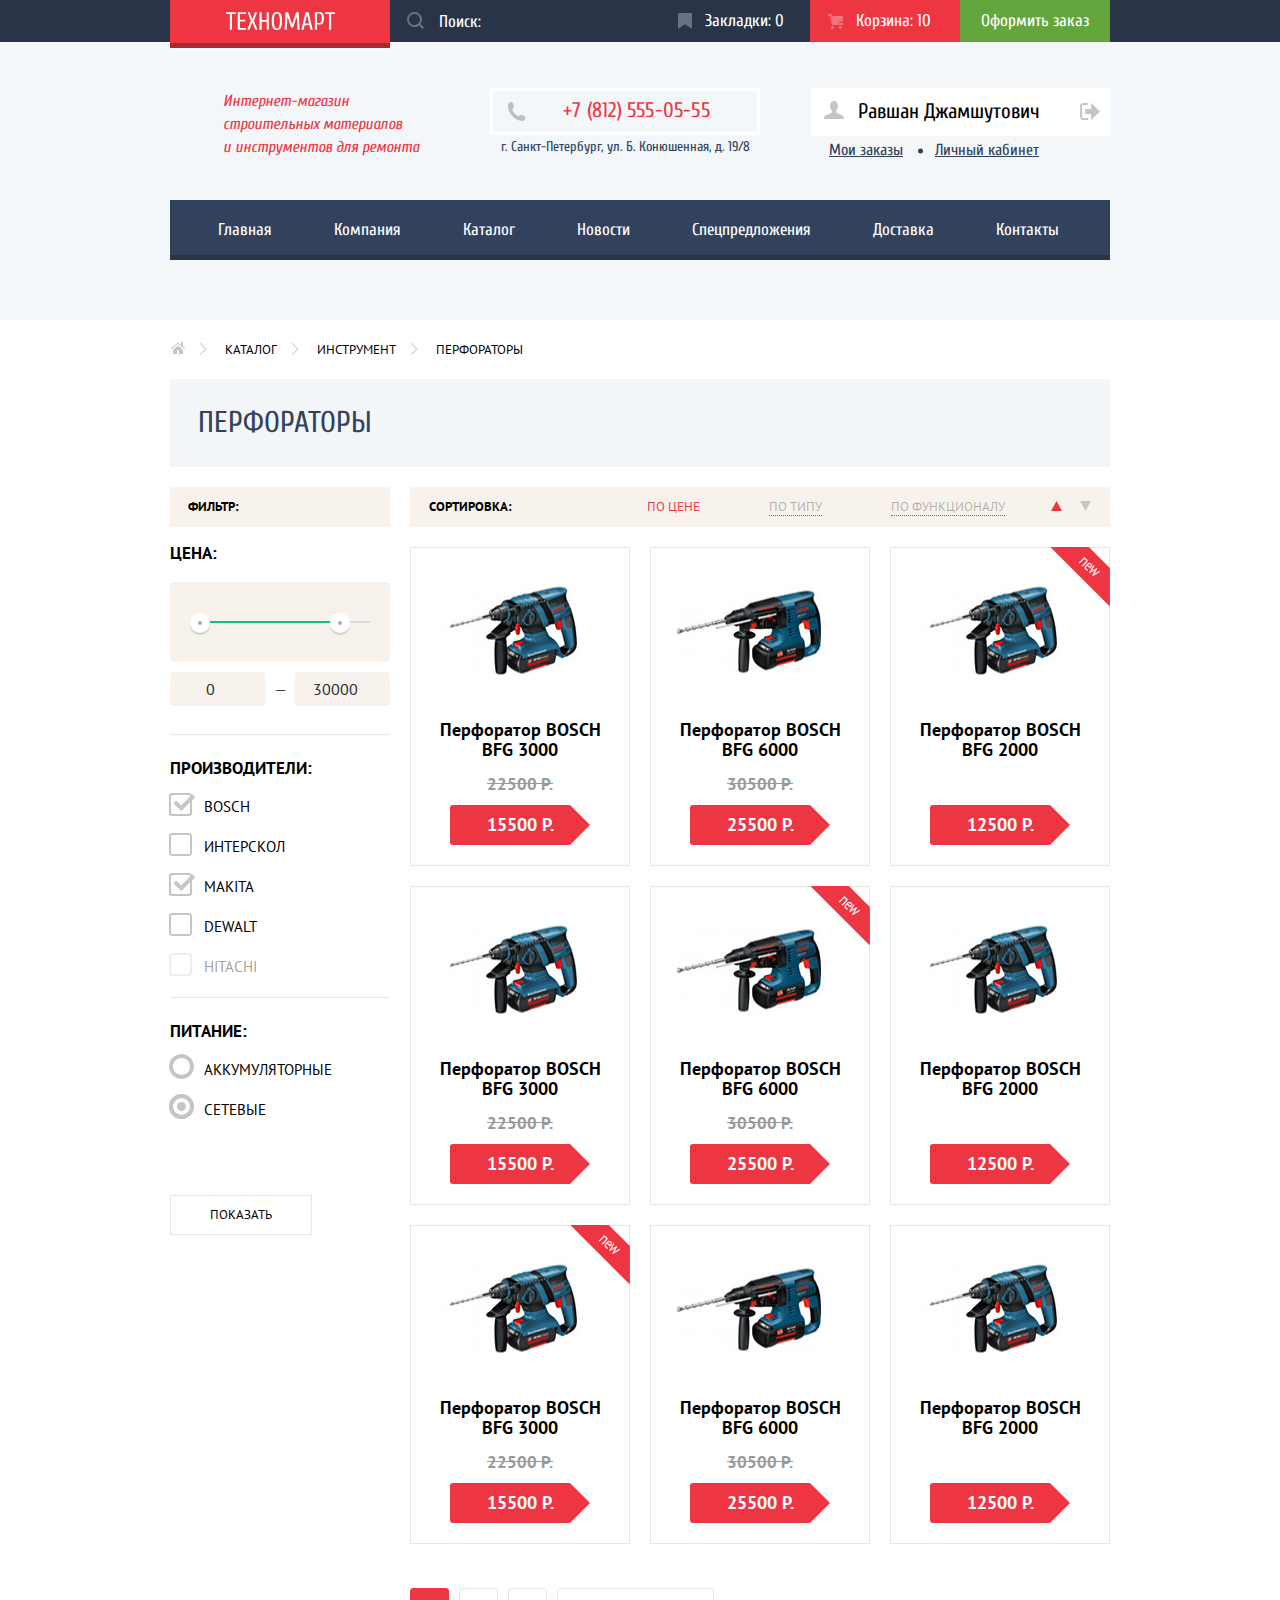
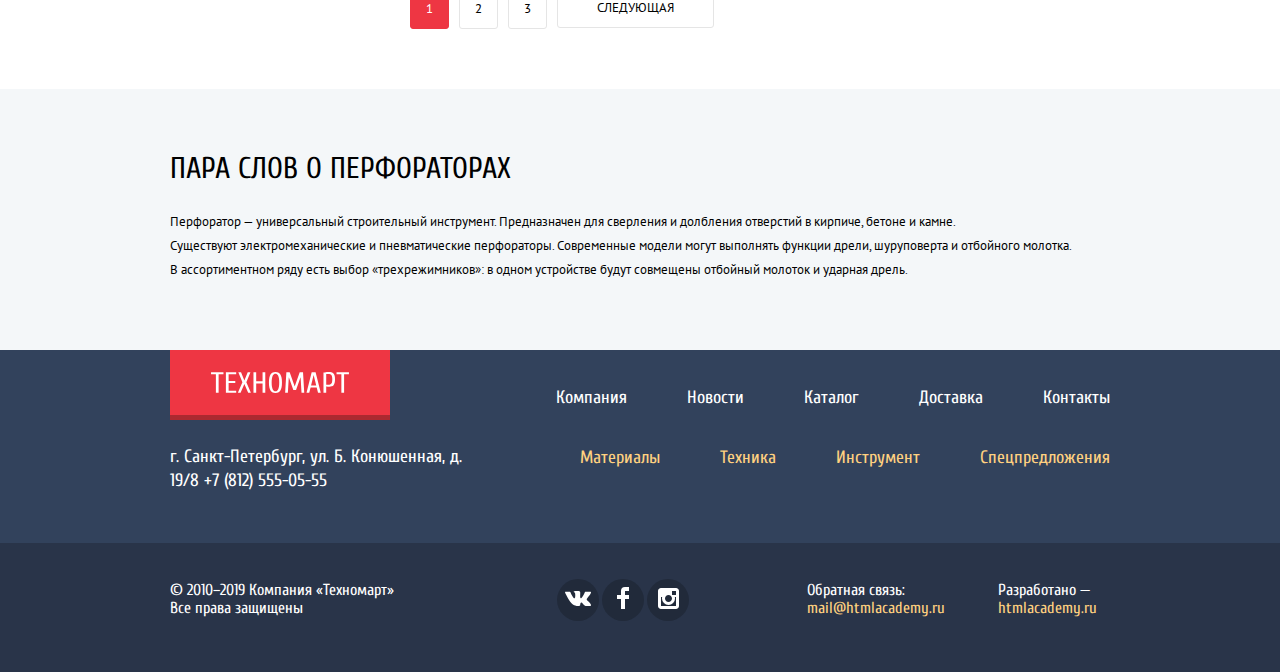
==== commit a5f472e2: "сверстаны поп-апы, "слайдер" и "фильтр цены"" ====
--- a/catalog.html
+++ b/catalog.html
@@ -10,6 +10,7 @@
         href="https://fonts.googleapis.com/css?family=Cuprum:400,400i,700,700i%7CPT+Sans:400,400i&display=swap&subset=cyrillic"
         rel="stylesheet">
 </head>
+
 
 <body>
   <header class="main-header">
@@ -21,7 +22,7 @@
         <form class="search-form" action="#" method="post">
           <div class="search-field-wrapper">
             <input class="search-field" type="search" id="search-field" placeholder="Поиск:">
-            <label for="search-field">
+            <label class="search-field-label" for="search-field">
               <svg aria-label="Поле поиска" xmlns="http://www.w3.org/2000/svg" width="17" height="17" viewbox="0 0 17 17">
                 <path fill="#ffffff" d="M17 15.586l-3.542-3.542A7.465 7.465 0 0 0 15 7.5 7.5 7.5 0 1 0 7.5 15c1.71 0 3.282-.579 4.544-1.542L15.586 17 17 15.586zM2 7.5C2 4.467 4.467 2 7.5 2 10.532 2 13 4.467 13 7.5c0 3.032-2.468 5.5-5.5 5.5A5.506 5.506 0 0 1 2 7.5z" />
               </svg>
@@ -31,15 +32,15 @@
         </form>
         <div class="header-menu">
           <a class="header-menu-item header-menu-link" href="#">
-            <svg class="header-menu-icon" xmlns="http://www.w3.org/2000/svg" width="14" height="16" viewbox="0 0 14 16">
+            <svg xmlns="http://www.w3.org/2000/svg" width="14" height="16" viewbox="0 0 14 16">
               <path fill="#ffffff" d="M14 15c0 .55-.368.741-.818.426l-5.363-3.765c-.45-.315-1.187-.315-1.637 0L.818 15.426C.368 15.741 0 15.55 0 15V1c0-.55.45-1 1-1h12c.55 0 1 .45 1 1v14z" />
             </svg>Закладки: 0
           </a>
-          <a class="header-menu-item header-menu-link" href="#">
-            <svg class="header-menu-icon" xmlns="http://www.w3.org/2000/svg" width="15" height="15" viewbox="0 0 15 15">
-              <circle fill="#ffffff" cx="4.5" cy="13.5" r="1.5" />
-              <circle fill="#ffffff" cx="12.5" cy="13.5" r="1.5" />
-              <path fill="#ffffff" d="M15 2H4.07l-.422-2H0v2h2.031l1.985 9H15V9H9.441L15 6.951z" />
+          <a class="header-menu-item header-menu-item-active header-menu-link" href="#">
+            <svg xmlns="http://www.w3.org/2000/svg" width="15" height="15" viewbox="0 0 15 15" fill="#ffffff">
+              <circle cx="4.5" cy="13.5" r="1.5" />
+              <circle cx="12.5" cy="13.5" r="1.5" />
+              <path d="M15 2H4.07l-.422-2H0v2h2.031l1.985 9H15V9H9.441L15 6.951z" />
             </svg>Корзина: 10
           </a>
           <a class="header-menu-item button-green" href="#">Оформить заказ</a>
@@ -66,10 +67,10 @@
             </li>
             <li>
               <a class="login-link-item" href="#">
-                <svg xmlns="http://www.w3.org/2000/svg" width="21" height="17" viewbox="0 0 21 17">
-                  <g fill="#c5c5c5">
-                    <path fill="#c5c5c5" d="M21 8.5L12.125 0v6h-6v5h6v6z" />
-                    <path fill="#c5c5c5" d="M3.106 13.952V3.048c.018-.376.171-1.057 1.01-1.057h5.027V0H4.116C1.938 0 1.112 1.81 1.087 3.027v10.946C1.112 15.189 1.938 17 4.116 17h5.027v-1.99H4.116c-.839 0-.992-.683-1.01-1.058z" />
+                <svg xmlns="http://www.w3.org/2000/svg" width="21" height="17" viewbox="0 0 21 17" fill="#c5c5c5">
+                  <g>
+                    <path d="M21 8.5L12.125 0v6h-6v5h6v6z" />
+                    <path d="M3.106 13.952V3.048c.018-.376.171-1.057 1.01-1.057h5.027V0H4.116C1.938 0 1.112 1.81 1.087 3.027v10.946C1.112 15.189 1.938 17 4.116 17h5.027v-1.99H4.116c-.839 0-.992-.683-1.01-1.058z" />
                   </g>
                 </svg><span class="visually-hidden">Выйти</span>
               </a>
@@ -99,7 +100,9 @@
     </nav>
   </header>
 
+
   <main class="catalog-container">
+
     <div class="catalog-container-wrapper">
       <ul class="breadcrumbs">
         <li>
@@ -121,67 +124,72 @@
 
       <div class="catalog-columns">
 
-        <!--фильтр каталога-->  
-
         <section class="filters">
-            <h2 class="filter-title">Фильтр:</h2>
-            <form class="filter" method="get" action="https://echo.htmlacademy.ru">
-              <div class="pricefilter">
-                <label for="pricecount">Цена:</label>
-                <div class="pricecount-wrapper">
-                  <input class="price-input" type="range" id="pricecount" name="pricecount" min="0" max="50000" step="1">
-                </div>
-                <div class="output-wrapper">
-                  <output name="priceoutput">0</output>
-                  <output name="priceoutput">50000</output>
+          <h2 class="filter-title">Фильтр:</h2>
+          <form class="filter" method="get" action="https://echo.htmlacademy.ru">
+            <fieldset class="filter-fieldset">
+              <legend>Цена:</legend>
+              <div class="range-filter">
+                <div class="range-controls">
+                  <div class="scale">
+                    <div class="bar" style="margin-left: 10%;"></div>
+                  </div>
+                  <div class="toggle toggle-min"></div>
+                  <div class="toggle toggle-max"></div>
+                </div>
+                <div class="price-controls">
+                  <label class="min-price">
+                    <input name="min-price" type="number" value="0">
+                  </label>
+                  <label class="max-price">
+                    <input name="max-price" type="number" value="30000">
+                  </label>
                 </div>
               </div>
-              <fieldset class="filter-fieldset">
-                <legend>Производители:</legend>
-                <ul class="brand-filter">
-                  <li class="filter-option">
-                    <input class="visually-hidden filter-input filter-input-checkbox" type="checkbox" name="bosch" id="filter-bosch" checked>
-                    <label for="filter-bosch">Bosch</label>
-                  </li>
-                  <li class="filter-option">
-                    <input class="visually-hidden filter-input filter-input-checkbox" type="checkbox" name="interskol" id="filter-interskol">
-                    <label for="filter-interskol">Интерскол</label>
-                  </li>
-                  <li class="filter-option">
-                    <input class="visually-hidden filter-input filter-input-checkbox" type="checkbox" name="makita" id="filter-makita" checked>
-                    <label for="filter-makita">Makita</label>
-                  </li>
-                  <li class="filter-option">
-                    <input class="visually-hidden filter-input filter-input-checkbox" type="checkbox" name="dewalt" id="filter-dewalt" disabled>
-                    <label for="filter-dewalt">Dewalt</label>
-                  </li>
-                  <li class="filter-option">
-                    <input class="visually-hidden filter-input filter-input-checkbox" type="checkbox" name="hitachi" id="filter-hitachi" checked disabled>
-                    <label for="filter-hitachi">Hitachi</label>
-                  </li>
-                </ul>
-              </fieldset>
-              <fieldset class="filter-fieldset power-filter-fieldset">
-                <legend>Питание:</legend>
-                <ul class="power-filter">
-                  <li class="filter-option">
-                    <input class="visually-hidden filter-input filter-input-radio" type="radio" name="product-group" value="battery"  id="filter-battery" checked>
-                    <label for="filter-battery">Аккумуляторные</label>
-                  </li>
-                  <li class="filter-option">
-                    <input class="visually-hidden filter-input filter-input-radio" type="radio" name="product-group" value="network" id="filter-network" checked disabled>
-                    <label for="filter-network">Сетевые</label>
-                  </li>
-                </ul>
-              </fieldset>
-              <button class="button-next" type="submit">Показать</button>
-            </form>
+            </fieldset>
+            <fieldset class="filter-fieldset">
+              <legend>Производители:</legend>
+              <ul class="brand-filter">
+                <li class="filter-option">
+                  <input class="visually-hidden filter-input filter-input-checkbox" type="checkbox" name="bosch" id="filter-bosch" checked>
+                  <label for="filter-bosch">Bosch</label>
+                </li>
+                <li class="filter-option">
+                  <input class="visually-hidden filter-input filter-input-checkbox" type="checkbox" name="interskol" id="filter-interskol">
+                  <label for="filter-interskol">Интерскол</label>
+                </li>
+                <li class="filter-option">
+                  <input class="visually-hidden filter-input filter-input-checkbox" type="checkbox" name="makita" id="filter-makita" checked>
+                  <label for="filter-makita">Makita</label>
+                </li>
+                <li class="filter-option">
+                  <input class="visually-hidden filter-input filter-input-checkbox" type="checkbox" name="dewalt" id="filter-dewalt">
+                  <label for="filter-dewalt">Dewalt</label>
+                </li>
+                <li class="filter-option">
+                  <input class="visually-hidden filter-input filter-input-checkbox" type="checkbox" name="hitachi" id="filter-hitachi" disabled>
+                  <label for="filter-hitachi">Hitachi</label>
+                </li>
+              </ul>
+            </fieldset>
+            <fieldset class="filter-fieldset power-filter-fieldset">
+              <legend>Питание:</legend>
+              <ul class="power-filter">
+                <li class="filter-option">
+                  <input class="visually-hidden filter-input filter-input-radio" type="radio" name="product-group" value="battery"  id="filter-battery">
+                  <label for="filter-battery">Аккумуляторные</label>
+                </li>
+                <li class="filter-option">
+                  <input class="visually-hidden filter-input filter-input-radio" type="radio" name="product-group" value="network" id="filter-network" checked>
+                  <label for="filter-network">Сетевые</label>
+                </li>
+              </ul>
+            </fieldset>
+            <button class="button-next" type="submit">Показать</button>
+          </form>
         </section>
 
         <section class="catalog">
-
-          <!--сортировка каталога-->
-          
           <div class="sort">
             <h2 class="sort-title">Сортировка:</h2>
             <ul class="sort-range">
@@ -209,8 +217,6 @@
             </ul>
           </div>
 
-          <!--каталог-->
-          
           <h2 class="visually-hidden">Список моделей перфораторов</h2>
             <ul class="catalog-list">
               <li class="catalog-item">
@@ -249,12 +255,12 @@
                     </li>
                     <li><a class="button-bookmark" href="#">В закладки</a></li>
                   </ul>
-                    <img class="catalog-image" src="img/item-2.jpg" width="218" height="170" alt="Перфоратор BOSCH BFG 6000" />
-                    <h3 class="item-title">
-                        <a class="item-link" href="#">Перфоратор BOSCH BFG 6000</a>
-                    </h3>
-                    <p class="discount">30500 Р.</p>
-                    <p class="price">25500 Р.</p>
+                  <img class="catalog-image" src="img/item-2.jpg" width="218" height="170" alt="Перфоратор BOSCH BFG 6000" />
+                  <h3 class="item-title">
+                    <a class="item-link" href="#">Перфоратор BOSCH BFG 6000</a>
+                  </h3>
+                  <p class="discount">30500 Р.</p>
+                  <p class="price">25500 Р.</p>
                 </div>
               </li>
               <li class="catalog-item">
@@ -272,34 +278,34 @@
                     </li>
                     <li><a class="button-bookmark" href="#">В закладки</a></li>
                   </ul>
-                    <img class="catalog-image" src="img/item-3.jpg" width="218" height="170" alt="Перфоратор BOSCH BFG 2000" />
-                    <h3 class="item-title">
-                        <a class="item-link" href="#">Перфоратор BOSCH BFG 2000</a>
-                    </h3>
-                    <p class="discount"></p>
-                    <p class="price">12500 Р.</p>
-                </div>
-              </li>
-              <li class="catalog-item">
-                <div class="item-description">
-                  <ul class="item-tools">
-                    <li>
-                      <a class="button-buy" href="#">
-                        <svg xmlns="http://www.w3.org/2000/svg" width="15" height="15" viewbox="0 0 15 15">
-                          <circle cx="4.5" cy="13.5" r="1.5" />
-                          <circle cx="12.5" cy="13.5" r="1.5" />
-                          <path d="M15 2H4.07l-.422-2H0v2h2.031l1.985 9H15V9H9.441L15 6.951z" />
-                        </svg>Купить
-                      </a>
-                    </li>
-                    <li><a class="button-bookmark" href="#">В закладки</a></li>
-                  </ul>
-                    <img class="catalog-image" src="img/item-1.jpg" width="218" height="170" alt="Перфоратор BOSCH BFG 3000" />
-                    <h3 class="item-title">
-                        <a class="item-link" href="#">Перфоратор BOSCH BFG 3000</a>
-                    </h3>
-                    <p class="discount">22500 Р.</p>
-                    <p class="price">15500 Р.</p>
+                  <img class="catalog-image" src="img/item-3.jpg" width="218" height="170" alt="Перфоратор BOSCH BFG 2000" />
+                  <h3 class="item-title">
+                    <a class="item-link" href="#">Перфоратор BOSCH BFG 2000</a>
+                  </h3>
+                  <p class="discount"></p>
+                  <p class="price">12500 Р.</p>
+                </div>
+              </li>
+              <li class="catalog-item">
+                <div class="item-description">
+                  <ul class="item-tools">
+                    <li>
+                      <a class="button-buy" href="#">
+                        <svg xmlns="http://www.w3.org/2000/svg" width="15" height="15" viewbox="0 0 15 15">
+                          <circle cx="4.5" cy="13.5" r="1.5" />
+                          <circle cx="12.5" cy="13.5" r="1.5" />
+                          <path d="M15 2H4.07l-.422-2H0v2h2.031l1.985 9H15V9H9.441L15 6.951z" />
+                        </svg>Купить
+                      </a>
+                    </li>
+                    <li><a class="button-bookmark" href="#">В закладки</a></li>
+                  </ul>
+                  <img class="catalog-image" src="img/item-1.jpg" width="218" height="170" alt="Перфоратор BOSCH BFG 3000" />
+                  <h3 class="item-title">
+                    <a class="item-link" href="#">Перфоратор BOSCH BFG 3000</a>
+                  </h3>
+                  <p class="discount">22500 Р.</p>
+                  <p class="price">15500 Р.</p>
                 </div>
               </li>
               <li class="catalog-item">
@@ -317,34 +323,34 @@
                     </li>
                     <li><a class="button-bookmark" href="#">В закладки</a></li>
                   </ul>
-                    <img class="catalog-image" src="img/item-2.jpg" width="218" height="170" alt="Перфоратор BOSCH BFG 6000" />
-                    <h3 class="item-title">
-                        <a class="item-link" href="#">Перфоратор BOSCH BFG 6000</a>
-                    </h3>
-                    <p class="discount">30500 Р.</p>
-                    <p class="price">25500 Р.</p>
-                </div>
-              </li>
-              <li class="catalog-item">
-                <div class="item-description">
-                  <ul class="item-tools">
-                    <li>
-                      <a class="button-buy" href="#">
-                        <svg xmlns="http://www.w3.org/2000/svg" width="15" height="15" viewbox="0 0 15 15">
-                          <circle cx="4.5" cy="13.5" r="1.5" />
-                          <circle cx="12.5" cy="13.5" r="1.5" />
-                          <path d="M15 2H4.07l-.422-2H0v2h2.031l1.985 9H15V9H9.441L15 6.951z" />
-                        </svg>Купить
-                      </a>
-                    </li>
-                    <li><a class="button-bookmark" href="#">В закладки</a></li>
-                  </ul>
-                    <img class="catalog-image" src="img/item-3.jpg" width="218" height="170" alt="Перфоратор BOSCH BFG 2000" />
-                    <h3 class="item-title">
-                        <a class="item-link" href="#">Перфоратор BOSCH BFG 2000</a>
-                    </h3>
-                    <p class="discount"></p>
-                    <p class="price">12500 Р.</p>
+                  <img class="catalog-image" src="img/item-2.jpg" width="218" height="170" alt="Перфоратор BOSCH BFG 6000" />
+                  <h3 class="item-title">
+                    <a class="item-link" href="#">Перфоратор BOSCH BFG 6000</a>
+                  </h3>
+                  <p class="discount">30500 Р.</p>
+                  <p class="price">25500 Р.</p>
+                </div>
+              </li>
+              <li class="catalog-item">
+                <div class="item-description">
+                  <ul class="item-tools">
+                    <li>
+                      <a class="button-buy" href="#">
+                        <svg xmlns="http://www.w3.org/2000/svg" width="15" height="15" viewbox="0 0 15 15">
+                          <circle cx="4.5" cy="13.5" r="1.5" />
+                          <circle cx="12.5" cy="13.5" r="1.5" />
+                          <path d="M15 2H4.07l-.422-2H0v2h2.031l1.985 9H15V9H9.441L15 6.951z" />
+                        </svg>Купить
+                      </a>
+                    </li>
+                    <li><a class="button-bookmark" href="#">В закладки</a></li>
+                  </ul>
+                  <img class="catalog-image" src="img/item-3.jpg" width="218" height="170" alt="Перфоратор BOSCH BFG 2000" />
+                  <h3 class="item-title">
+                    <a class="item-link" href="#">Перфоратор BOSCH BFG 2000</a>
+                  </h3>
+                  <p class="discount"></p>
+                  <p class="price">12500 Р.</p>
                 </div>
               </li>
               <li class="catalog-item">
@@ -362,56 +368,56 @@
                     </li>
                     <li><a class="button-bookmark" href="#">В закладки</a></li>
                   </ul>
-                    <img class="catalog-image" src="img/item-1.jpg" width="218" height="170" alt="Перфоратор BOSCH BFG 3000" />
-                    <h3 class="item-title">
-                        <a class="item-link" href="#">Перфоратор BOSCH BFG 3000</a>
-                    </h3>
-                    <p class="discount">22500 Р.</p>
-                    <p class="price">15500 Р.</p>
-                </div>
-              </li>
-              <li class="catalog-item">
-                <div class="item-description">
-                  <ul class="item-tools">
-                    <li>
-                      <a class="button-buy" href="#">
-                        <svg xmlns="http://www.w3.org/2000/svg" width="15" height="15" viewbox="0 0 15 15">
-                          <circle cx="4.5" cy="13.5" r="1.5" />
-                          <circle cx="12.5" cy="13.5" r="1.5" />
-                          <path d="M15 2H4.07l-.422-2H0v2h2.031l1.985 9H15V9H9.441L15 6.951z" />
-                        </svg>Купить
-                      </a>
-                    </li>
-                    <li><a class="button-bookmark" href="#">В закладки</a></li>
-                  </ul>
-                    <img class="catalog-image" src="img/item-2.jpg" width="218" height="170" alt="Перфоратор BOSCH BFG 6000" />
-                    <h3 class="item-title">
-                        <a class="item-link" href="#">Перфоратор BOSCH BFG 6000</a>
-                    </h3>
-                    <p class="discount">30500 Р.</p>
-                    <p class="price">25500 Р.</p>
-                </div>
-              </li>
-              <li class="catalog-item">
-                <div class="item-description">
-                  <ul class="item-tools">
-                    <li>
-                      <a class="button-buy" href="#">
-                        <svg xmlns="http://www.w3.org/2000/svg" width="15" height="15" viewbox="0 0 15 15">
-                          <circle cx="4.5" cy="13.5" r="1.5" />
-                          <circle cx="12.5" cy="13.5" r="1.5" />
-                          <path d="M15 2H4.07l-.422-2H0v2h2.031l1.985 9H15V9H9.441L15 6.951z" />
-                        </svg>Купить
-                      </a>
-                    </li>
-                    <li><a class="button-bookmark" href="#">В закладки</a></li>
-                  </ul>
-                    <img class="catalog-image" src="img/item-3.jpg" width="218" height="170" alt="Перфоратор BOSCH BFG 2000" />
-                    <h3 class="item-title">
-                        <a class="item-link" href="#">Перфоратор BOSCH BFG 2000</a>
-                    </h3>
-                    <p class="discount"></p>
-                    <p class="price">12500 Р.</p>
+                  <img class="catalog-image" src="img/item-1.jpg" width="218" height="170" alt="Перфоратор BOSCH BFG 3000" />
+                  <h3 class="item-title">
+                    <a class="item-link" href="#">Перфоратор BOSCH BFG 3000</a>
+                  </h3>
+                  <p class="discount">22500 Р.</p>
+                  <p class="price">15500 Р.</p>
+                </div>
+              </li>
+              <li class="catalog-item">
+                <div class="item-description">
+                  <ul class="item-tools">
+                    <li>
+                      <a class="button-buy" href="#">
+                        <svg xmlns="http://www.w3.org/2000/svg" width="15" height="15" viewbox="0 0 15 15">
+                          <circle cx="4.5" cy="13.5" r="1.5" />
+                          <circle cx="12.5" cy="13.5" r="1.5" />
+                          <path d="M15 2H4.07l-.422-2H0v2h2.031l1.985 9H15V9H9.441L15 6.951z" />
+                        </svg>Купить
+                      </a>
+                    </li>
+                    <li><a class="button-bookmark" href="#">В закладки</a></li>
+                  </ul>
+                  <img class="catalog-image" src="img/item-2.jpg" width="218" height="170" alt="Перфоратор BOSCH BFG 6000" />
+                  <h3 class="item-title">
+                    <a class="item-link" href="#">Перфоратор BOSCH BFG 6000</a>
+                  </h3>
+                  <p class="discount">30500 Р.</p>
+                  <p class="price">25500 Р.</p>
+                </div>
+              </li>
+              <li class="catalog-item">
+                <div class="item-description">
+                  <ul class="item-tools">
+                    <li>
+                      <a class="button-buy" href="#">
+                        <svg xmlns="http://www.w3.org/2000/svg" width="15" height="15" viewbox="0 0 15 15">
+                          <circle cx="4.5" cy="13.5" r="1.5" />
+                          <circle cx="12.5" cy="13.5" r="1.5" />
+                          <path d="M15 2H4.07l-.422-2H0v2h2.031l1.985 9H15V9H9.441L15 6.951z" />
+                        </svg>Купить
+                      </a>
+                    </li>
+                    <li><a class="button-bookmark" href="#">В закладки</a></li>
+                  </ul>
+                  <img class="catalog-image" src="img/item-3.jpg" width="218" height="170" alt="Перфоратор BOSCH BFG 2000" />
+                  <h3 class="item-title">
+                    <a class="item-link" href="#">Перфоратор BOSCH BFG 2000</a>
+                  </h3>
+                  <p class="discount"></p>
+                  <p class="price">12500 Р.</p>
                 </div>
               </li>
             </ul>
@@ -433,6 +439,7 @@
     </section>
 
   </main>
+
 
   <footer class="main-footer">
     <div class="footer-navigation">
@@ -503,20 +510,16 @@
     </div>
   </footer>
 
-  <section class="add-to-cart">
-      <button class="button-close" type="button">
-          <svg enable-background="new 0 0 21 21" height="21" viewbox="0 0 21 21" width="21" xmlns="http://www.w3.org/2000/svg">
-              <path d="m13.273 10.5 7.422-7.422c.389-.389.389-1.025 0-1.414l-1.359-1.359c-.389-.389-1.025-.389-1.414 0l-7.422 7.422-7.422-7.422c-.389-.389-1.025-.389-1.414 0l-1.359 1.359c-.389.389-.389 1.025 0 1.414l7.422 7.422-7.421 7.422c-.389.389-.389 1.025 0 1.414l1.359 1.359c.389.389 1.025.389 1.414 0l7.422-7.422 7.422 7.422c.389.389 1.025.389 1.414 0l1.359-1.359c.389-.389.389-1.025 0-1.414z"
-                  fill="#ee3643" />
-          </svg>
-          <span class="visually-hidden">Закрыть</span>
-      </button>
-      <h4 class="form-title">Товар добавлен в корзину!</h4>
-      <div class="button-wrap">
-          <a class="button" href="#">Оформить заказ</a>
-          <button class="button-ghost" type="button">Продолжить покупки</button>
-      </div>
+
+  <section class="modal modal-hidden">
+    <h4 class="form-title">Товар добавлен в корзину!</h4>
+    <div class="button-wrapper">
+      <a class="button button-order" href="#">Оформить заказ</a>
+      <button class="button-ghost" type="button">Продолжить покупки</button>
+    </div>
+    <button class="button-close" type="button">
+      <span class="visually-hidden">Закрыть</span>
+    </button>
   </section>
 </body>
-
 </html>
--- a/css/style.css
+++ b/css/style.css
@@ -23,11 +23,17 @@
 .visually-hidden {
   position: absolute;
 
-  clip: rect(0 0 0 0);
-
   width: 1px;
   height: 1px;
   margin: -1px;
+  border: 0;
+  padding: 0;
+
+  white-space: nowrap;
+
+  clip-path: inset(100%);
+  clip: rect(0 0 0 0);
+  overflow: hidden;
 }
 
 .button {
@@ -109,6 +115,8 @@
 }
 
 .search-field-wrapper {
+  position: relative;
+
   display: flex;
   flex-direction: row-reverse;
   justify-content: flex-end;
@@ -117,33 +125,45 @@
   padding: 0;
 }
 
-.search-form svg {
-  margin: 0;
-  padding: 17px 14px 15px 17px;
-
+.search-field-label {
+  position: absolute;
+  left: 17px;
+  top: 12px;
+  
   opacity: 0.3;
-}
-
-.search-form svg:hover {
-  fill: #ffffff;
-  background-color: #212a3a;
 }
 
 .search-field {
   width: 100%;
   margin: 0;
-  padding: 12px 14px 12px 0;
+  padding: 12px 15px 10px 49px;
 
   font-size: 17px;
-  line-height: 18px;
-  color: #ffffff;
+  line-height: normal;
+  color: #000000;
 
   border-style: none;
   background-color: #293449;
 }
 
-.search-field input {
+.search-field::placeholder {
   color: #ffffff;
+}
+
+.search-field:hover {
+  background-color: #212a3a;
+}
+
+.search-field:hover + .search-field-label {
+  opacity: 1;
+}
+
+.search-field:focus {
+  background-color: #ffffff;
+}
+
+.search-field:focus + .search-field-label path {
+  fill: #ee3643;
 }
 
 .header-menu {
@@ -164,28 +184,12 @@
   line-height: 18px;
 }
 
+.header-menu-item-active {
+  background-color: #ee3643;
+}
+
 .header-menu-link {
   justify-content: flex-start;
-}
-
-.header-menu svg {
-  padding-right: 13px;
-  opacity: 0.3;
-}
-
-.header-menu-link:hover path,
-.header-menu-link:focus path {
-  fill: #ffffff;
-}
-
-.header-menu svg:hover,
-.header-menu svg:focus {
-  fill: #ffffff;
-}
-
-.header-menu-link:active,
-.header-menu svg:active {
-  opacity: 0.5;
 }
 
 .header-menu-item,
@@ -195,8 +199,6 @@
 
 .header-menu-item:hover, 
 .header-menu-item:focus, 
-.search-field:hover, 
-.search-field:focus,
 .site-navigation-item:hover, 
 .site-navigation-item:focus {
   background-color: #212a3a;
@@ -206,6 +208,21 @@
 .site-navigation-item:active {
   color: rgba(255, 255, 255, 0.6);
   background-color: #161d29;
+}
+
+.header-menu svg {
+  padding-right: 13px;
+  opacity: 0.3;
+}
+
+.header-menu-item:hover svg,
+.header-menu-item:focus svg {
+  opacity: 1;
+}
+
+.header-menu-link:active svg,
+.header-menu svg:active svg {
+  opacity: 0.5;
 }
 
 .button-green {
@@ -320,9 +337,18 @@
   background-color: #ffffff;
 }
 
+.user-navigation-item:hover path, 
+.user-navigation-item:focus path {
+  fill: #32425c;
+}
+
 .user-navigation-item:active {
   color: rgba(0, 0, 0, 0.3);
   background-color: #ffffff;
+}
+
+.user-navigation-item:active path {
+  fill: #c5c5c5;
 }
 
 .user-navigation-item svg {
@@ -398,6 +424,15 @@
 .login-link-item:active {
   color: rgba(0, 0, 0, 0.3);
   background-color: #ffffff;
+}
+
+.login-link-item:hover path, 
+.login-link-item:focus path {
+  fill: #32425c;
+}
+
+.login-link-item:active path {
+  fill: #c5c5c5;
 }
 
 .login-name {
@@ -529,6 +564,7 @@
 
 .promo-item-delivery {
   position: absolute;
+
   right: 0;
   bottom: 0;
 
@@ -550,10 +586,57 @@
 }
 
 .slider-item {
+  position: relative;
+
   width: 620px;
   height: 266px;
+}
+
+.button-next-left {
+  position: absolute;
+  top: 115px;
+  left: 23px;
+  z-index: 6;
+
+  width: 22px;
+  height: 40px;
+
+  background-image: url(/img/icon-left.svg);
+  background-repeat: no-repeat;
+  background-color: transparent;
+  border: none;
+}
+
+.button-next-right {
+  position: absolute;
+  top: 115px;
+  right: 20px;
+  z-index: 6;
+
+  width: 22px;
+  height: 40px;
+
+  background-image: url(/img/icon-right.svg);
+  background-repeat: no-repeat;
+  background-color: transparent;
+  border: none;
+}
+
+.slider-item-drill {
+  position: absolute;
+
+  width: 100%;
+  height: 100%;
 
   background-image: url(/img/slider-image.jpg);
+  background-repeat: no-repeat;
+}
+
+.slider-item-perforator {
+  width: 100%;
+  height: 100%;
+
+  background-image: url(/img/slider-image-2.jpg);
   background-repeat: no-repeat;
 }
 
@@ -767,15 +850,28 @@
 }
 
 .tabs {
+  position: relative;
+
   min-height: 183px;
-  margin: 0;
-  padding: 0 80px 0 0;
+  margin: 0 80px 0 0;
+  padding: 0;
+
+  list-style: none;
+}
+
+.tabs::after {
+  content: "";
+
+  position: absolute;
+  bottom: -43px;
+  right: 0;
+
+  width: 10px;
+  height: 279px;
 
   background-image: url(/img/shadow.png);
   background-repeat: no-repeat;
-  background-position: center;
-
-  list-style: none;
+
 }
 
 .tabs li {
@@ -795,7 +891,8 @@
   font-weight: bold;
   color: #ffffff;
   background-color: #32425c;
-  /* box-shadow: 0px 1px 0 0 #293449, inset 0px 1px 0 0 #405069; */
+
+  box-shadow: 0px 1px 0 0 #293449, inset 0px 1px 0 0 #405069;
 }
 
 .tabs-link:nth-child(3n) {
@@ -807,9 +904,10 @@
   background-color: #293449;
 }
 
-.tabs-link:active {
+.tabs-link-active {
   color: #32425c;
   background-color: #ffffff;
+  box-shadow: none;
 }
 
 .tab-description {
@@ -1059,94 +1157,100 @@
   background-color: #f7f3ec;
 }
 
-.pricefilter {
-  display: flex;
-  flex-direction: column;
-  padding: 0;
-  margin: 0 0 17px 0;
-
-  border-bottom: solid 1px #e5e5e5;
-}
-
-.pricefilter label {
-  margin-bottom: 13px;
-
-  font-size: 17px;
+.range-filter {
+  width: 220px;
+  margin: 0 0 27px 0;
+}
+
+.filter-item legend {
+  font-size: 18px;
+  line-height: 24px;
+  text-transform: uppercase;
   font-weight: 700;
-  line-height: 30px;
-}
-
-.pricecount-wrapper {
-  display: flex;
-  width: 220px;
-  min-height: 80px;
-  margin: 0 0 10px 0;
-  padding: 0 20px;
-  box-sizing: border-box;
-
+}
+
+.range-controls {
+  position: relative;
+  
+  height: 41px;
+  margin-bottom: 10px;
+  padding-top: 39px;
+  padding-right: 20px;
+  padding-left: 20px;
+  
   background-color: #f7f3ec;
-}
-
-input[type=range] {
-  -webkit-appearance: none;
-  width: 100%;
-  background: transparent; 
-  border-color: transparent;
-  color: transparent;
-}
-
-input[type=range]:focus {
-  outline: none;
-}
-
-input[type=range]::-webkit-slider-thumb {
-  -webkit-appearance: none;
-  width: 22px;
-  height: 24px;
-
+  border-radius: 3px;
+}
+
+.range-controls .scale {
+  height: 2px;
+  background: #d7dcde;
+}
+
+.range-controls .bar {
+  width: 70%;
+  height: 2px;
+
+  background: #00ca74;
+}
+
+.range-controls .toggle {
+  position: absolute;
+  top: 31px;
+  left: 0;
+  
+  width: 4px;
+  height: 4px;
+  padding: 0;
+
+  border: 8px solid #ffffff;
+  background-color: #ababab;
+  box-shadow: 0 2px 1px 0 #cfcfcf;
+  border-radius: 50%;
   cursor: pointer;
-
-  background-image: url(/img/filter-button.svg);
-  background-repeat: no-repeat;
-  background-position: 50% -10px;
-}
-
-input[type=range]::-webkit-slider-runnable-track {
-  width: 100%;
-  height: 2px;
-  cursor: pointer;
-  background: #d7dcde;
-}
-
-.output-wrapper {
-  display: flex;
-  justify-content: space-between;
-  margin-bottom: 24px;
-}
-
-.pricefilter output {
+}
+
+.range-controls .toggle-min {
+  left: 20px;
+}
+
+.range-controls .toggle-max {
+  left: 160px;
+}
+
+.price-controls {
   position: relative;
-  
-  display: flex;
-  justify-content: center;
-  align-items: center;
-  width: 95px;
-  height: 38px;
-  padding: 0;
-  margin: 0;
-
-  font-size: 17px;
-  color: #000000;
-
+  font-size: 0;
+}
+
+.price-controls label {
+  display: inline-block;
+  width: 50%;
+  
+  font-size: 16px;
+  text-transform: uppercase;
+}
+
+.price-controls input {
+  width: 75px;
+  padding: 8px 10px;
+  
+  font-family: inherit;
+  font-size: 16px;
+  text-align: center;
+  color: #283136;
+  
+  border: none;
+  border-radius: 3px;
   background-color: #f7f3ec;
 }
 
-.pricefilter output::after {
+.min-price::after {
   content: "—";
 
   position: absolute;
-  top: 9px;
-  right: -20px;
+  top: 5px;
+  left: 104px;
 
   width: 10px;
   height: 1px;
@@ -1154,13 +1258,13 @@
   color: #444444;
 }
 
-.pricefilter output:last-child::after {
-  display: none;
+.max-price {
+  text-align: right;
 }
 
 .filter-fieldset {
   padding: 0;
-  margin: 0 0 20px 0;
+  margin: 0 0 18px 0;
 
   border: none;
   border-bottom: solid 1px #e5e5e5;
@@ -1245,12 +1349,13 @@
   opacity: 1;
 }
 
-.filter-input-checkbox:disabled + label::after {
-  opacity: 0.3;
-}
-
 .filter-input-checkbox:disabled + label::before {
   background-image: url(/img/checkbox-off.svg);
+  opacity: 0.3;
+}
+
+.filter-input-checkbox:disabled + label::after {
+  background-image: url(/img/checkbox-on.svg);
   opacity: 0.3;
 }
 
@@ -1274,58 +1379,30 @@
 
   width: 25px;
   height: 25px;
-  
-}
-.filter-input-radio:hover + label::before {
-  content: "";
-
-  position: absolute;
-  bottom: 1px;
-  left: -35px;
-
-  width: 25px;
-  height: 25px;
-  
-  background-image: url(/img/radio-hover-off.svg);
-}
-
-.filter-input-radio:checked + label::before {
-  content: "";
-
-  position: absolute;
-  bottom: 1px;
-  left: -35px;
-
-  width: 25px;
-  height: 25px;
-  
-  background-image: url(/img/radio-hover-on.svg);
 }
 
 .filter-input-radio:checked + label::after {
   content: "";
-
-  position: absolute;
-  bottom: 1px;
-  left: -35px;
-
-  width: 25px;
-  height: 25px;
-  
   background-image: url(/img/radio-on.svg);
 }
 
+.filter-input-radio:hover + label::before {
+  background-image: url(/img/radio-hover-off.svg);
+  opacity: 1;
+}
+
+.filter-input-radio:hover + label::after {
+  background-image: url(/img/radio-hover-on.svg);
+  opacity: 1;
+}
+
 .filter-input-radio:disabled + label::before {
-  content: "";
-
-  position: absolute;
-  bottom: 1px;
-  left: -35px;
-
-  width: 25px;
-  height: 25px;
-  
   background-image: url(/img/radio-off.svg);
+  opacity: 0.3;
+}
+
+.filter-input-radio:disabled + label::after {
+  background-image: url(/img/radio-on.svg);
   opacity: 0.3;
 }
 
@@ -1470,7 +1547,7 @@
   
   text-indent: -1000px;
   overflow: hidden;
-  z-index: 20;
+  z-index: 4;
 }
 
 .flag-new {
@@ -1489,7 +1566,7 @@
   padding: 40px 0;
   
   background-color: rgba(255,255,255,0.9);
-  z-index: 10;
+  z-index: 3;
 
   list-style: none;
 }
@@ -1910,67 +1987,125 @@
 }
 
 
-/* стили для форм обратной связи - временно скрыты */
-
-/* .modal-feedback,
-.add-to-cart {
+/* стили для форм обратной связи*/
+
+.modal-hidden {
   display: none;
-} */
+}
+
+.modal {
+  position: fixed;
+  top: 20%;
+  left: 30%;
+  z-index: 5;
+
+  width: 620px;
+  padding: 0;
+  margin: 0;
+
+  background-color: #ffffff;
+  border-top: 7px solid #ee3643;
+  box-shadow: 0px 20px 40px 0 rgba(0, 0, 0, 0.75);
+}
 
 .feedback-form {
   font-family: "Cuprum", "Arial Narrow", Tahoma, sans-serif;
   font-size: 18px;
   line-height: 18px;
   color: #000000;
-  background-color: #ffffff;
-  border-top: 7px solid #ee3643;
-}
-
-.button-wrap {
-  background-color: #f1f1f1;
-}
-
-.feedback-form input[type="text"],
-.feedback-form input[type="email"],
-.feedback-form textarea {
+}
+
+.form-data-wrapper {
+  display: flex;
+  flex-wrap: wrap;
+  justify-content: space-between;
+  padding: 46px 80px 10px;
+}
+
+.input-item {
+  width: 220px;
+  margin: 0 0 22px 0;
+}
+
+.input-item label {
+  display: block;
+  margin: 0 0 8px 0;
+}
+
+.input-item input[type="text"],
+.input-item input[type="email"],
+.input-item textarea {
+  box-sizing: border-box;
+  width: 220px;
+  margin: 0;
+  padding: 11px 16px;
+
   font-family: "PT Sans", Arial, sans-serif;
   font-size: 13px;
-  line-height: 18px;
   color: #999999;
+
   background-color: #ffffff;
   border: 2px solid #d7dcde;
-}
-
-.feedback-form input:hover,
+  border-radius: 3px;
+}
+
+.input-item textarea {
+  width: 460px;
+  min-height: 114px;
+} 
+
+.input-item input:hover,
 .feedback-form textarea:hover {
   border-color: #b5b5b5;
 }
 
-.feedback-form input:focus,
-.feedback-form textarea:focus {
+.input-item input:focus,
+.input-item textarea:focus {
   border-color: #ee3643;
 }
 
-.add-to-cart {
-  background-color: #ffffff;
-  border-top: 7px solid #ee3643;
+.button-wrapper {
+  padding: 37px 80px;
+  background-color: #f4f4f4;
+}
+
+.button-form {
+  width: 100%;
 }
 
 .form-title {
+  padding: 60px 111px 60px 163px;
+  margin: 0 0 8px 0px;
+
   font-family: "Cuprum", "Arial Narrow", Tahoma, sans-serif;
   font-size: 30px;
+  font-weight: normal;
   line-height: 30px;
   text-align: center;
   color: #000000;
+
   background-image: url(/img/icon-mark.svg);
   background-repeat: no-repeat;
-}
-
-.button-close {
-  border: none;
+  background-position: 78px 44px;
+}
+
+.button-wrapper-order {
+  display: flex;
+  justify-content: space-between;
+  padding: 37px 80px;
+  background-color: #f4f4f4;
+}
+
+.button-order {
+  min-width: 220px;
 }
 
 .button-ghost {
+  display: inline-block;
+  min-width: 220px;
+  padding: 10px 40px;
+  box-sizing: border-box;
+
   font-family: "Cuprum", "Arial Narrow", Tahoma, sans-serif;
   font-size: 14px;
   line-height: 18px;
@@ -1978,6 +2113,24 @@
   color: #000000;
   vertical-align: middle;
   text-transform: uppercase;
-  background-color: #ffffff;
+
+  background-color: #ffffff;;
   border: none;
-}
+  border-radius: 3px;
+}
+
+.button-close {
+  position: absolute;
+  top: 16px;
+  right: 9px;
+  
+  width: 21px;
+  height: 21px;
+
+  border: 0;
+
+  cursor: pointer;
+
+  background-image: url(/img/form-close.svg);
+  background-repeat: no-repeat;
+}
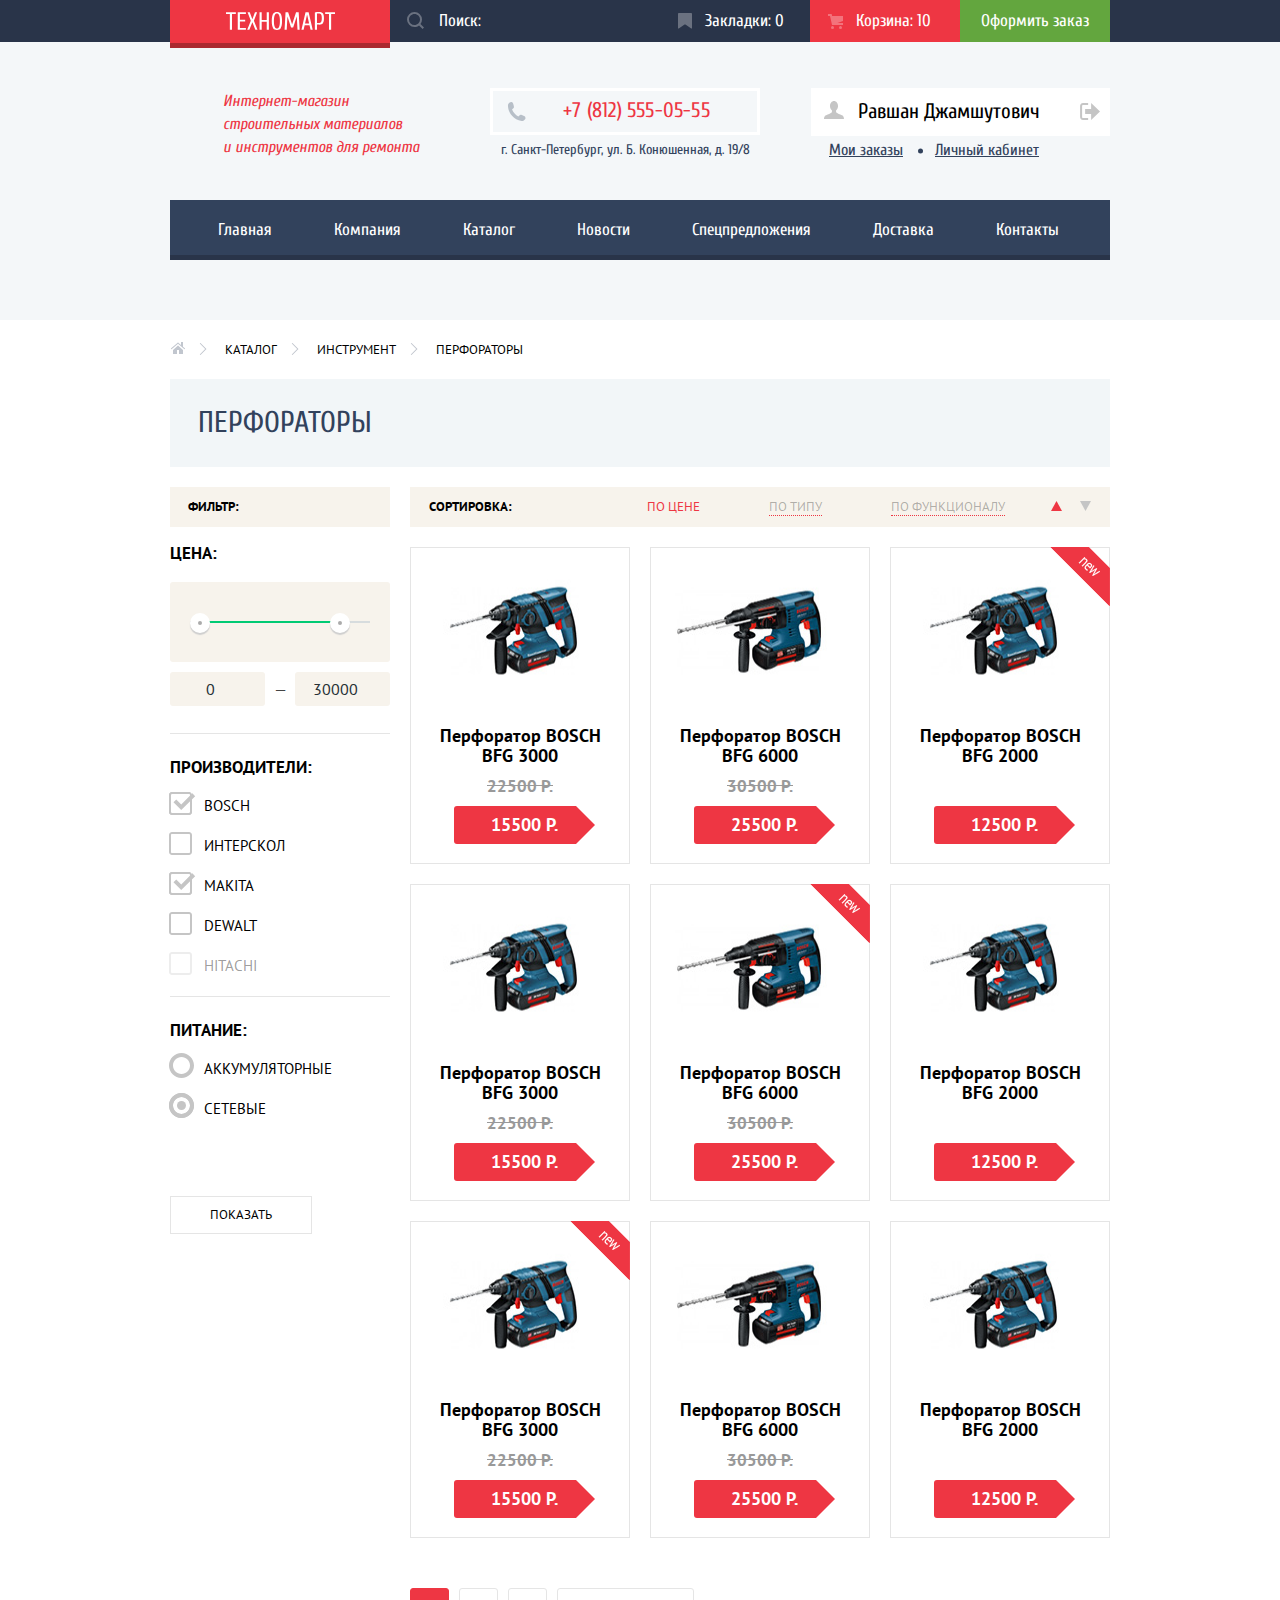
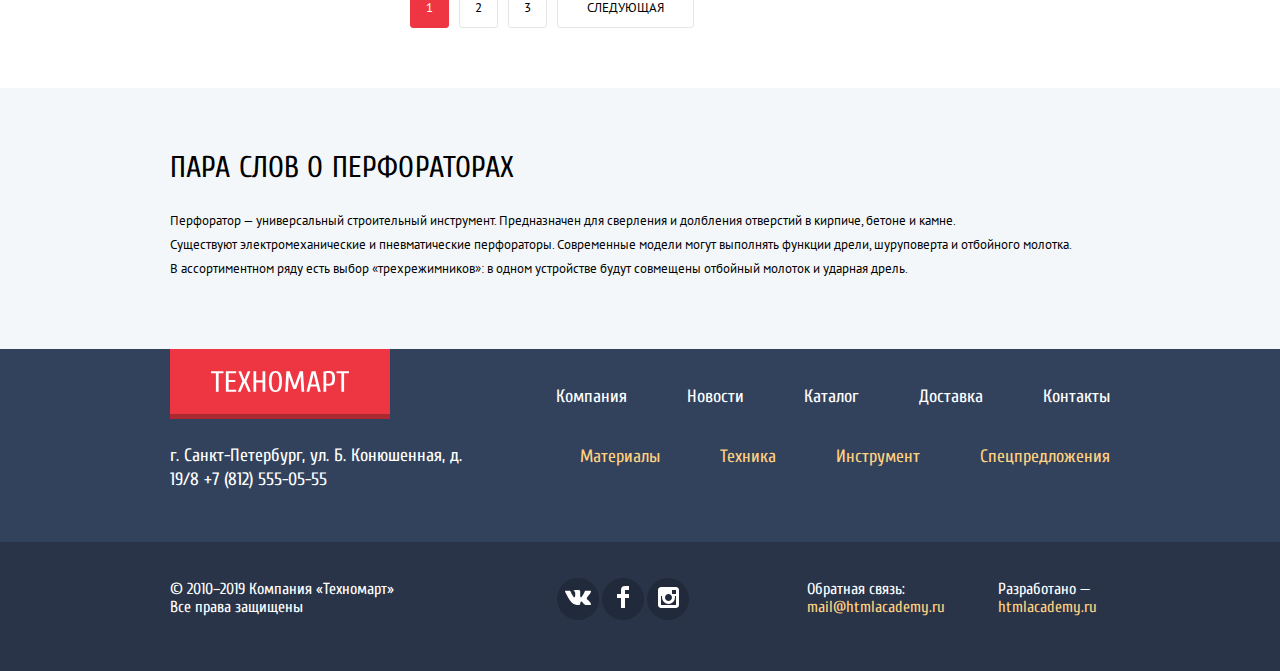
==== commit 07127508: "внесла правки" ====
--- a/catalog.html
+++ b/catalog.html
@@ -425,7 +425,7 @@
             <li class="pagination-item pagination-item-current"><a class="pagination-item-link">1</a></li>
             <li class="pagination-item"><a class="pagination-item-link" href="#">2</a></li>
             <li class="pagination-item"><a class="pagination-item-link" href="#">3</a></li>
-            <li class="pagination-item"><a class="pagination-item-link button-next" href="#">Cледующая</a></li>
+            <li class="pagination-item"><a class="pagination-item-link button-next pagination-button-next" href="#">Cледующая</a></li>
           </ul>
         </section>
       </div>
@@ -514,7 +514,7 @@
   <section class="modal modal-hidden">
     <h4 class="form-title">Товар добавлен в корзину!</h4>
     <div class="button-wrapper">
-      <a class="button button-order" href="#">Оформить заказ</a>
+      <a class="button button-order" href="cart.html">Оформить заказ</a>
       <button class="button-ghost" type="button">Продолжить покупки</button>
     </div>
     <button class="button-close" type="button">
--- a/css/style.css
+++ b/css/style.css
@@ -1,4 +1,5 @@
 body {
+  min-width: 960px;
   margin: 0;
   padding: 0;
 
@@ -139,7 +140,7 @@
   padding: 12px 15px 10px 49px;
 
   font-size: 17px;
-  line-height: normal;
+  line-height: 18px;
   color: #000000;
 
   border-style: none;
@@ -284,17 +285,17 @@
   display: flex;
   justify-content: center;
   width: 270px;
-  margin: 0;
+  margin: 0 0 3px 0;
   padding: 9px 30px 11px 53px;
   box-sizing: border-box;
 
   font-size: 21px;
-  line-height: 1;
+  line-height: 21px;
   letter-spacing: 0.2px;
   color: #ee3643;
   border: solid 3px #ffffff;
 
-  background-image: url(/img/icon-phone.svg);
+  background-image: url(../img/icon-phone.svg);
   background-repeat: no-repeat;
   background-size: 19px;
   background-position: 14px 50%;
@@ -411,7 +412,7 @@
   padding: 13px 10px 14px 13px;
 
   font-size: 21px;
-  line-height: 1;
+  line-height: 21px;
   color: #000000;
 }
 
@@ -474,7 +475,6 @@
   display: none;
 }
 
-
 .login-navigation-link {
   font-size: 16px;
   line-height: 18px;
@@ -500,7 +500,7 @@
 
 .container-wrapper {
   width: 940px;
-  margin: 0 auto 65px;
+  margin: 0 auto 64px;
   padding: 0 10px;
 }
 
@@ -532,14 +532,14 @@
 
 .promo-item-material {
   background-color: #ffbf47;
-  background-image: url(/img/icon-1.svg);
+  background-image: url(../img/icon-1.svg);
   background-repeat: no-repeat;
   background-position: 84% 50%;
 }
 
 .promo-item-tools {
   background-color: #3bbce3;
-  background-image: url(/img/icon-2.svg);
+  background-image: url(../img/icon-2.svg);
   background-repeat: no-repeat;
   background-position: 88% 50%;
 }
@@ -548,7 +548,7 @@
   margin-right: 0;
 
   background-color: #dc91d8;
-  background-image: url(/img/icon-3.svg);
+  background-image: url(../img/icon-3.svg);
   background-repeat: no-repeat;
   background-position: 87% 50%;
 }
@@ -557,7 +557,7 @@
   margin-right: 0;
 
   background-color: #8ed78f;
-  background-image: url(/img/icon-4.svg);
+  background-image: url(../img/icon-4.svg);
   background-repeat: no-repeat;
   background-position: 82% 50%;
 }
@@ -571,13 +571,13 @@
   margin-right: 0;
 
   background-color: #ffc047;
-  background-image: url(/img/icon-5.svg);
+  background-image: url(../img/icon-5.svg);
   background-repeat: no-repeat;
   background-position: 87% 50%;
 }
 
 .promo-item-title {
-  margin: 0 0 15px 0;
+  margin: 0 0 17px 0;
   padding: 24px 0 0 23px;
 
   font-size: 24px;
@@ -585,59 +585,58 @@
   text-transform: none;
 }
 
-.slider-item {
-  position: relative;
-
-  width: 620px;
-  height: 266px;
-}
-
-.button-next-left {
+.slider-control {
   position: absolute;
-  top: 115px;
-  left: 23px;
   z-index: 6;
 
   width: 22px;
   height: 40px;
 
-  background-image: url(/img/icon-left.svg);
   background-repeat: no-repeat;
   background-color: transparent;
   border: none;
 }
 
-.button-next-right {
-  position: absolute;
+.slider-control-left {
   top: 115px;
-  right: 20px;
-  z-index: 6;
-
-  width: 22px;
-  height: 40px;
-
-  background-image: url(/img/icon-right.svg);
-  background-repeat: no-repeat;
-  background-color: transparent;
-  border: none;
-}
-
-.slider-item-drill {
-  position: absolute;
+  left: 23px;
+
+  background-image: url(../img/icon-left.svg);
+}
+
+.slider-control-right {
+  top: 115px;
+  right: 21px;
+
+  background-image: url(../img/icon-right.svg);
+}
+
+.slider {
+  position: relative;
+
+  width: 620px;
+  height: 266px;
+}
+
+.slider-item {
+  display: none;
 
   width: 100%;
   height: 100%;
 
-  background-image: url(/img/slider-image.jpg);
   background-repeat: no-repeat;
 }
 
+.slider-item-active {
+  display: block;
+}
+
+.slider-item-drill {
+  background-image: url(../img/slider-image.jpg);
+}
+
 .slider-item-perforator {
-  width: 100%;
-  height: 100%;
-
-  background-image: url(/img/slider-image-2.jpg);
-  background-repeat: no-repeat;
+  background-image: url(../img/slider-image-2.jpg);
 }
 
 .slider-item-title {
@@ -658,7 +657,8 @@
 }
 
 .button-promo {
-  margin: 120px 400px 20px 25px;
+  padding: 11px 47px 9px;
+  margin: 121px 400px 20px 26px;
 }
 
 .promo-item-button {
@@ -667,7 +667,7 @@
   align-items: center;
   width: 135px;
   height: 38px;
-  margin: 0 0 0 25px;
+  margin: 0 0 0 24px;
 
   font-size: 14px;
   font-weight: normal;
@@ -690,14 +690,14 @@
 .popular-wrapper {
   display: flex;
   align-items: center;
-  margin: 0 0 17px 0;
-  padding: 27px;
+  margin: 0 0 19px 0;
+  padding: 26px;
 
   background-color: #f9f5f0;
 }
 
 .button-popular {
-  min-width: 253px;
+  min-width: 251px;
   margin-left: auto;
 }
 
@@ -726,6 +726,7 @@
 
 .catalog-item-popular {
   position: relative;
+
   display: inline-block;
   width: 218px;
   min-height: 318px;
@@ -735,6 +736,7 @@
   line-height: 20px;
   font-weight: bold;
   text-align: center;
+  vertical-align: middle;
 
   border: 1px solid #e5e5e5;
 }
@@ -863,13 +865,13 @@
   content: "";
 
   position: absolute;
-  bottom: -43px;
+  top: -43px;
   right: 0;
 
   width: 10px;
   height: 279px;
 
-  background-image: url(/img/shadow.png);
+  background-image: url(../img/shadow.png);
   background-repeat: no-repeat;
 
 }
@@ -916,12 +918,12 @@
   list-style: none;
 }
 
-.tab-description li:nth-child(2) {
+.tab-description-item {
   display: none;
 }
 
-.tab-description li:nth-child(3) {
-  display: none;
+.tab-description-item-active {
+  display: block;
 }
 
 .service-title {
@@ -1000,7 +1002,7 @@
 }
 
 .info-description {
-  margin-bottom: 19px;
+  margin-bottom: 23px;
 
   font-size: 13px;
   line-height: 24px;
@@ -1008,7 +1010,7 @@
 
 .text-contractors {
   width: 386px;
-  margin-bottom: 25px;
+  margin: 0 0 22px 0;
 }
 
 .contractors {
@@ -1098,7 +1100,7 @@
   width: 8px;
   height: 12px;
 
-  background-image: url(/img/icon-right-small.svg);
+  background-image: url(../img/icon-right-small.svg);
   background-repeat: no-repeat;
 }
 
@@ -1129,6 +1131,7 @@
   font-family: "Cuprum", "Arial Narrow", Tahoma, sans-serif;
   font-size: 30px;
   font-weight: normal;
+  letter-spacing: 0.15px;
   text-transform: uppercase;
   line-height: 30px;
   color: #000000;
@@ -1229,6 +1232,7 @@
   
   font-size: 16px;
   text-transform: uppercase;
+  vertical-align: middle;
 }
 
 .price-controls input {
@@ -1271,7 +1275,7 @@
 }
 
 .power-filter-fieldset {
-  margin-bottom: 55px;
+  margin-bottom: 57px;
   border: none;
 }
 
@@ -1322,7 +1326,7 @@
   width: 23px;
   height: 23px;
   
-  background-image: url(/img/checkbox-off.svg);
+  background-image: url(../img/checkbox-off.svg);
 }
 
 .filter-input-checkbox + label::after {
@@ -1336,26 +1340,26 @@
 
 .filter-input-checkbox:checked + label::after {
   content: "";
-  background-image: url(/img/checkbox-on.svg);
+  background-image: url(../img/checkbox-on.svg);
 }
 
 .filter-input-checkbox:hover + label::before {
-  background-image: url(/img/checkbox-hover-off.svg);
+  background-image: url(../img/checkbox-hover-off.svg);
   opacity: 1;
 }
 
 .filter-input-checkbox:hover + label::after {
-  background-image: url(/img/checkbox-hover-on.svg);
+  background-image: url(../img/checkbox-hover-on.svg);
   opacity: 1;
 }
 
 .filter-input-checkbox:disabled + label::before {
-  background-image: url(/img/checkbox-off.svg);
+  background-image: url(../img/checkbox-off.svg);
   opacity: 0.3;
 }
 
 .filter-input-checkbox:disabled + label::after {
-  background-image: url(/img/checkbox-on.svg);
+  background-image: url(../img/checkbox-on.svg);
   opacity: 0.3;
 }
 
@@ -1369,7 +1373,7 @@
   width: 25px;
   height: 25px;
   
-  background-image: url(/img/radio-off.svg);
+  background-image: url(../img/radio-off.svg);
 }
 
 .filter-input-radio + label::after {
@@ -1383,26 +1387,26 @@
 
 .filter-input-radio:checked + label::after {
   content: "";
-  background-image: url(/img/radio-on.svg);
+  background-image: url(../img/radio-on.svg);
 }
 
 .filter-input-radio:hover + label::before {
-  background-image: url(/img/radio-hover-off.svg);
+  background-image: url(../img/radio-hover-off.svg);
   opacity: 1;
 }
 
 .filter-input-radio:hover + label::after {
-  background-image: url(/img/radio-hover-on.svg);
+  background-image: url(../img/radio-hover-on.svg);
   opacity: 1;
 }
 
 .filter-input-radio:disabled + label::before {
-  background-image: url(/img/radio-off.svg);
+  background-image: url(../img/radio-off.svg);
   opacity: 0.3;
 }
 
 .filter-input-radio:disabled + label::after {
-  background-image: url(/img/radio-on.svg);
+  background-image: url(../img/radio-on.svg);
   opacity: 0.3;
 }
 
@@ -1507,7 +1511,7 @@
   display: flex;
   flex-wrap: wrap;
   width: 700px;
-  margin: 0 0 24px auto;
+  margin: 0 0 30px auto;
   padding: 0;
 
   font-size: 0;
@@ -1525,6 +1529,7 @@
   line-height: 20px;
   font-weight: bold;
   text-align: center;
+  vertical-align: middle;
   
   border: 1px solid #e5e5e5;
 }
@@ -1551,9 +1556,22 @@
 }
 
 .flag-new {
-  background-image: url(/img/new-flag.png);
+  background-image: url(../img/new-flag.png);
   background-repeat: no-repeat;
   background-position: 0 0;
+}
+
+.flag-promo {
+  position: absolute;
+  top: -1px;
+  left: 241px;
+  
+  width: 60px;
+  height: 60px;
+  
+  text-indent: -1000px;
+  overflow: hidden;
+  z-index: 4;
 }
 
 .item-tools {
@@ -1563,7 +1581,7 @@
   
   width: 218px;
   height: 88px;
-  padding: 40px 0;
+  padding: 42px 0;
   
   background-color: rgba(255,255,255,0.9);
   z-index: 3;
@@ -1663,7 +1681,7 @@
 .item-title {
   min-height: 40px;
   margin: 0;
-  padding: 0 25px;
+  padding: 6px 25px 0;
 
   font-size: 18px;
   line-height: 20px;
@@ -1676,11 +1694,9 @@
 
 .discount {
   min-height: 20px;
-  margin-top: 15px;
-  margin-bottom: 10px;
+  margin: 10px 0;
 
   font-size: 17px;
-  line-height: 18px;
   text-decoration: line-through;
   color: #999999;
 }
@@ -1688,9 +1704,9 @@
 .catalog-item .price {
   position: relative;
   width: 80px;
-  margin: 10px auto;
-  margin-bottom: 20px;
-  padding: 10px 30px;
+  margin: 9px 43px;
+  margin-bottom: 19px;
+  padding: 9px 30px;
   
   color: white;
   background: #ee3643;
@@ -1707,7 +1723,7 @@
   width: 0;
   height: 0;
   
-  border: 20px solid white;
+  border: 19px solid white;
   border-left-color: #ee3643;
 }
 
@@ -1730,10 +1746,10 @@
 
 .pagination-item-link {
   display: block;
-  padding: 13px 15px;
+  padding: 10px 15px;
 
   font-size: 13px;
-  line-height: 1;
+  line-height: 18px;
   color: #000000;
 
   background-color: #ffffff;
@@ -1768,7 +1784,7 @@
 
 .button-next {
   margin: 0;
-  padding: 10px 39px;
+  padding: 9px 39px;
   
   font-size: 13px;
   line-height: 18px;
@@ -1781,6 +1797,10 @@
   border: 1px solid #e5e5e5;
 }
 
+.pagination-button-next {
+  padding: 10px 29px;
+}
+
 .about-product {
   width: 100%;
   min-height: 261px;
@@ -1854,6 +1874,7 @@
 
 .footer-navigation-list {
   display: flex;
+  flex-wrap: wrap;
   align-items: center;
   justify-content: flex-end;
 
@@ -1995,9 +2016,11 @@
 
 .modal {
   position: fixed;
-  top: 20%;
-  left: 30%;
+  top: 50%;
+  left: 50%;
   z-index: 5;
+
+  transform: translate(-50%, -50%);
 
   width: 620px;
   padding: 0;
@@ -2065,7 +2088,10 @@
 }
 
 .button-wrapper {
+  display: flex;
+  justify-content: space-between;
   padding: 37px 80px;
+
   background-color: #f4f4f4;
 }
 
@@ -2084,7 +2110,7 @@
   text-align: center;
   color: #000000;
 
-  background-image: url(/img/icon-mark.svg);
+  background-image: url(../img/icon-mark.svg);
   background-repeat: no-repeat;
   background-position: 78px 44px;
 }
@@ -2131,6 +2157,6 @@
 
   cursor: pointer;
 
-  background-image: url(/img/form-close.svg);
+  background-image: url(../img/form-close.svg);
   background-repeat: no-repeat;
 }
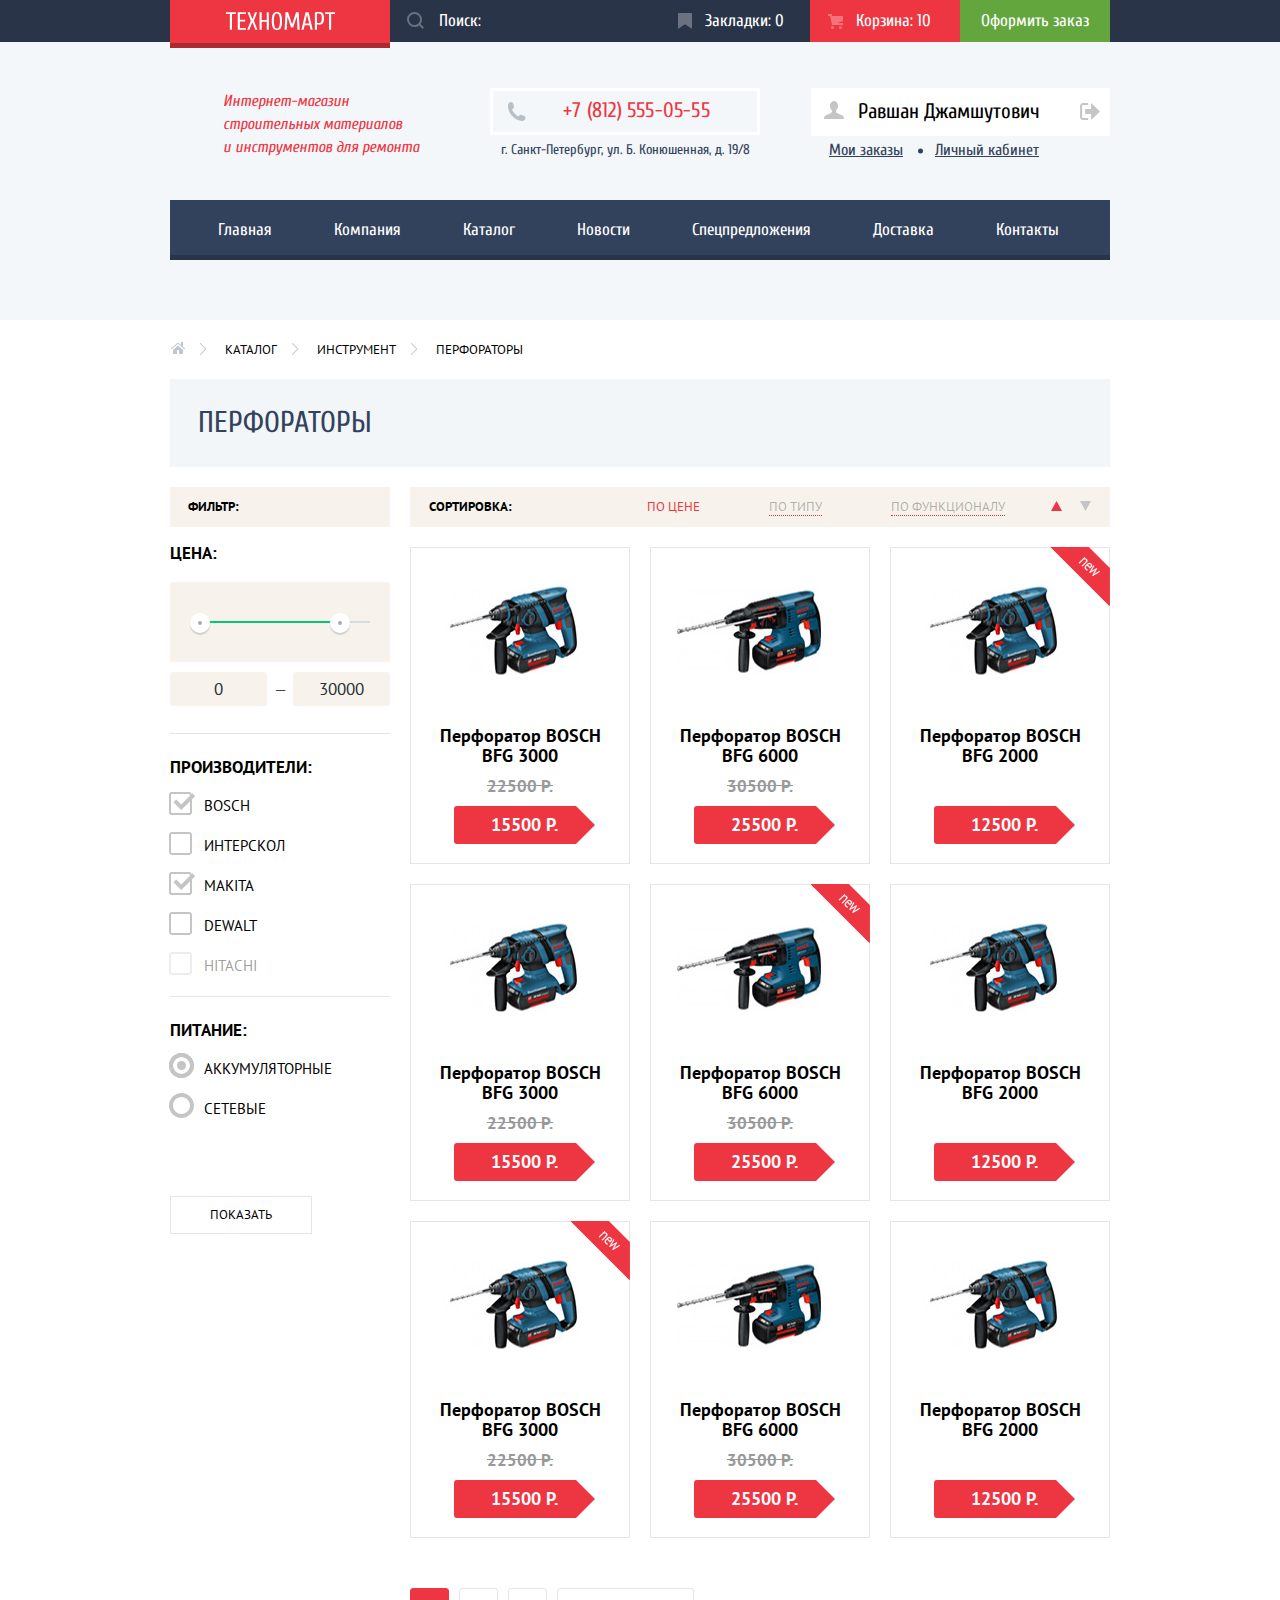
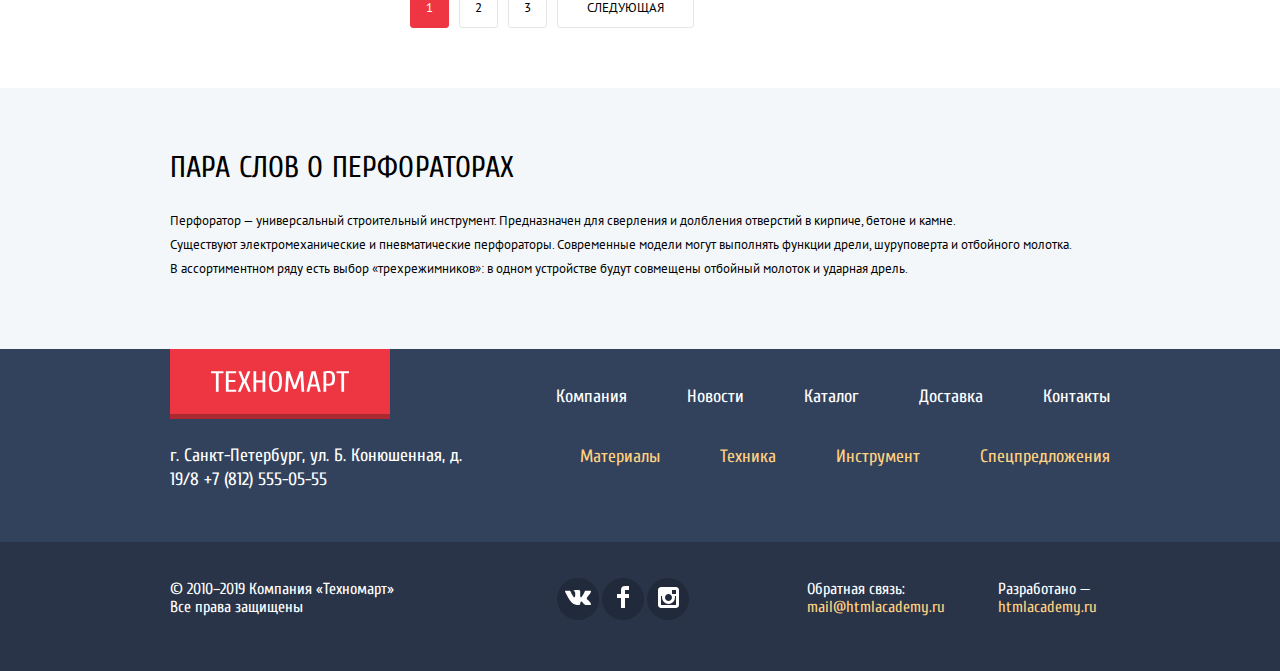
==== commit 2e9c1d6a: "внесены правки по итогам 1 проверки" ====
--- a/catalog.html
+++ b/catalog.html
@@ -176,11 +176,11 @@
               <legend>Питание:</legend>
               <ul class="power-filter">
                 <li class="filter-option">
-                  <input class="visually-hidden filter-input filter-input-radio" type="radio" name="product-group" value="battery"  id="filter-battery">
+                  <input class="visually-hidden filter-input filter-input-radio" type="radio" name="product-group" value="battery"  id="filter-battery" checked>
                   <label for="filter-battery">Аккумуляторные</label>
                 </li>
                 <li class="filter-option">
-                  <input class="visually-hidden filter-input filter-input-radio" type="radio" name="product-group" value="network" id="filter-network" checked>
+                  <input class="visually-hidden filter-input filter-input-radio" type="radio" name="product-group" value="network" id="filter-network">
                   <label for="filter-network">Сетевые</label>
                 </li>
               </ul>
@@ -205,14 +205,14 @@
             </ul>
             <ul class="sort-buttons">
               <li>
-                <button aria-label="По возрастранию" class="sort-button sort-button-active" type="button">
+                <a aria-label="По возрастранию" class="sort-button sort-button-active" type="button">
                   <svg xmlns="http://www.w3.org/2000/svg" width="11" height="10" viewbox="0 0 11 10"><path d="M5.5 0L0 10h11z"/></svg>
-                </button>
+                </a>
               </li>
               <li>
-                <button aria-label="По убыванию" class="sort-button" type="button">
+                <a aria-label="По убыванию" class="sort-button" type="button">
                   <svg xmlns="http://www.w3.org/2000/svg" width="11" height="10" viewbox="0 0 11 10"><path d="M5.5 10L0 0h11"/></svg>
-                </button>
+                </a>
               </li>
             </ul>
           </div>
@@ -522,4 +522,7 @@
     </button>
   </section>
 </body>
+
+<script src="js/script.js"></script>
+
 </html>
--- a/css/style.css
+++ b/css/style.css
@@ -1236,11 +1236,14 @@
 }
 
 .price-controls input {
+  -moz-appearance: textfield;
+
   width: 75px;
-  padding: 8px 10px;
+  padding: 8px 11px;
   
   font-family: inherit;
-  font-size: 16px;
+  font-size: 17px;
+  line-height: 18px;
   text-align: center;
   color: #283136;
   
@@ -1249,6 +1252,12 @@
   background-color: #f7f3ec;
 }
 
+.price-controls input::-webkit-inner-spin-button, 
+.price-controls input::-webkit-outer-spin-button { 
+  -webkit-appearance: none; 
+  margin: 0; 
+}
+
 .min-price::after {
   content: "—";
 
@@ -1310,6 +1319,10 @@
 
   cursor: pointer;
   user-select: none;
+}
+
+.filter-input:focus + label {
+  color: #000000;
 }
 
 .filter-input:disabled + label {
@@ -1343,12 +1356,14 @@
   background-image: url(../img/checkbox-on.svg);
 }
 
-.filter-input-checkbox:hover + label::before {
+.filter-input-checkbox:hover + label::before,
+.filter-input-checkbox:focus + label::before {
   background-image: url(../img/checkbox-hover-off.svg);
   opacity: 1;
 }
 
-.filter-input-checkbox:hover + label::after {
+.filter-input-checkbox:hover + label::after,
+.filter-input-checkbox:focus + label::after  {
   background-image: url(../img/checkbox-hover-on.svg);
   opacity: 1;
 }
@@ -1390,12 +1405,14 @@
   background-image: url(../img/radio-on.svg);
 }
 
-.filter-input-radio:hover + label::before {
+.filter-input-radio:hover + label::before,
+.filter-input-radio:focus + label::before {
   background-image: url(../img/radio-hover-off.svg);
   opacity: 1;
 }
 
-.filter-input-radio:hover + label::after {
+.filter-input-radio:hover + label::after,
+.filter-input-radio:focus + label::after {
   background-image: url(../img/radio-hover-on.svg);
   opacity: 1;
 }
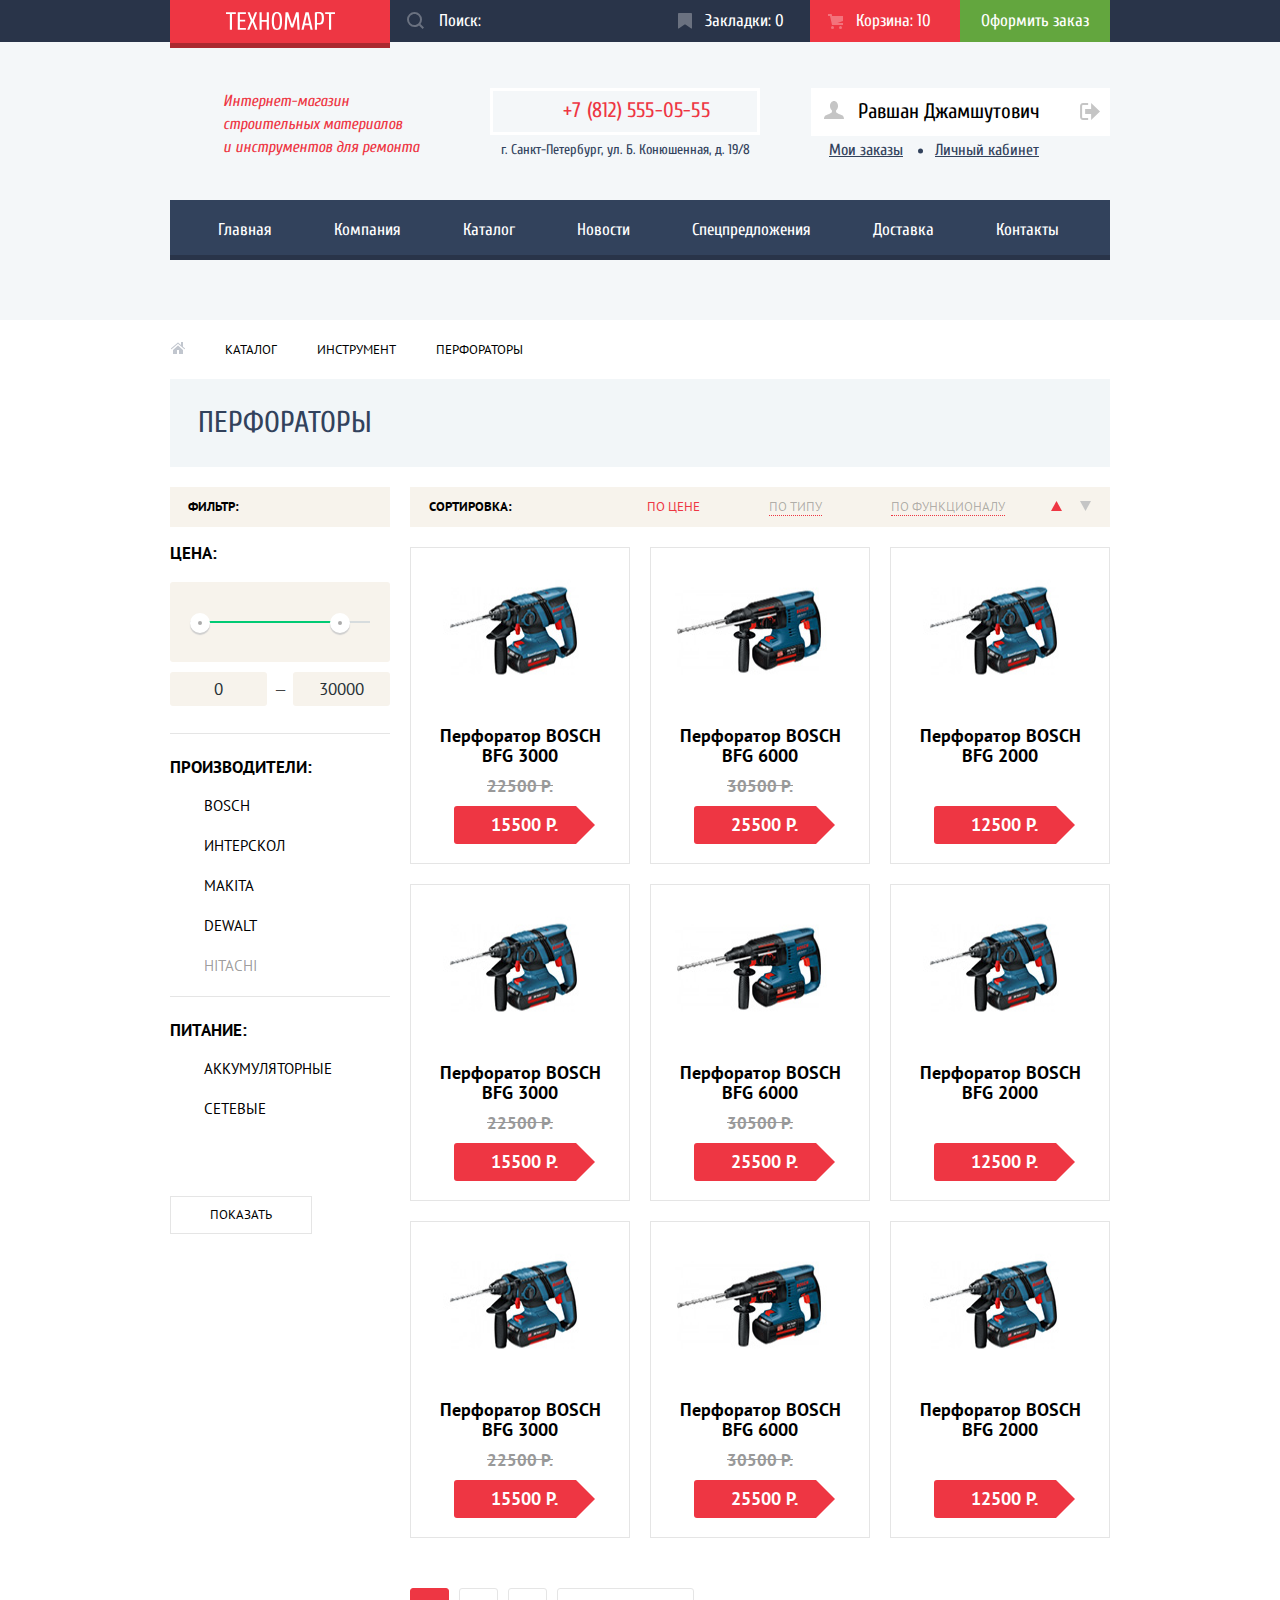
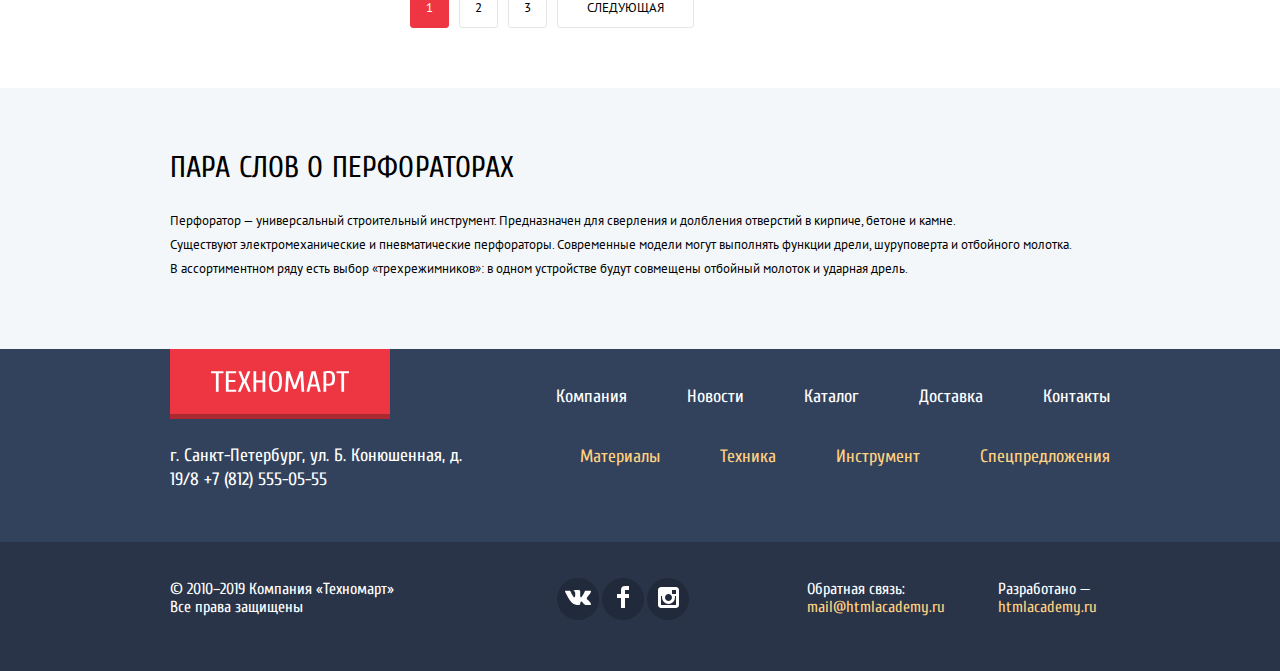
==== commit 46987f5b: "сделан автопрефикс и минификация style.css" ====
--- a/catalog.html
+++ b/catalog.html
@@ -5,7 +5,7 @@
     <meta charset="utf-8" />
     <title>Техномарт — Каталог</title>
     <link rel="stylesheet" href="css/normalize.css" />
-    <link rel="stylesheet" href="css/style.css" />
+    <link rel="stylesheet" href="css/style-min.css">
     <link
         href="https://fonts.googleapis.com/css?family=Cuprum:400,400i,700,700i%7CPT+Sans:400,400i&display=swap&subset=cyrillic"
         rel="stylesheet">
--- a/css/style-min.css
+++ b/css/style-min.css
@@ -0,0 +1 @@
+body{min-width:960px;margin:0;padding:0;font-family:"PT Sans",Arial,sans-serif;font-size:13px;line-height:24px;font-weight:400;color:#000;background-color:#fff}a{text-decoration:none}img{max-width:100%;height:auto}.visually-hidden{position:absolute;width:1px;height:1px;margin:-1px;border:0;padding:0;white-space:nowrap;-webkit-clip-path:inset(100%);clip-path:inset(100%);clip:rect(0 0 0 0);overflow:hidden}.button{display:inline-block;padding:10px 40px;box-sizing:border-box;font-family:Cuprum,"Arial Narrow",Tahoma,sans-serif;font-size:14px;line-height:18px;text-align:center;color:#fff;vertical-align:middle;text-transform:uppercase;background-color:#ee3643;border:none;border-radius:3px}.button:focus,.button:hover{background-color:#ca2c37}.button:active{background-color:#ba2732}.main-header{margin-bottom:18px;min-height:320px;font-family:Cuprum,"Arial Narrow",Tahoma,sans-serif;background-color:#f4f7f9}.header-info{width:100%;background-color:#293449}.header-info-wrapper{display:-webkit-box;display:flex;-webkit-box-align:center;align-items:center;width:940px;height:42px;margin:0 auto}.header-logo-link{position:relative;display:-webkit-box;display:flex;-webkit-box-pack:center;justify-content:center;-webkit-box-align:center;align-items:center;width:220px;height:43px;box-shadow:0 5px 0 0 #ab2930;background-color:#ee3643}.header-logo-link:focus,.header-logo-link:hover{background-color:#ca2c37}.header-logo-link:active{background-color:#ba2732}.search-form{width:270px;min-height:42px}.search-field-wrapper{position:relative;display:-webkit-box;display:flex;-webkit-box-orient:horizontal;-webkit-box-direction:reverse;flex-direction:row-reverse;-webkit-box-pack:end;justify-content:flex-end;-webkit-box-align:center;align-items:center;margin:0;padding:0}.search-field-label{position:absolute;left:17px;top:12px;opacity:.3}.search-field{width:100%;margin:0;padding:12px 15px 10px 49px;font-size:17px;line-height:18px;color:#000;border-style:none;background-color:#293449}.search-field::-webkit-input-placeholder{color:#fff}.search-field::-moz-placeholder{color:#fff}.search-field:-ms-input-placeholder{color:#fff}.search-field::-ms-input-placeholder{color:#fff}.search-field::placeholder{color:#fff}.search-field:hover{background-color:#212a3a}.search-field:hover+.search-field-label{opacity:1}.search-field:focus{background-color:#fff}.search-field:focus+.search-field-label path{fill:#ee3643}.header-menu{display:-webkit-box;display:flex}.header-menu-item{display:-webkit-box;display:flex;-webkit-box-pack:center;justify-content:center;-webkit-box-align:center;align-items:center;box-sizing:border-box;margin:0;min-width:150px;padding:12px 18px 12px 18px;font-size:17px;line-height:18px}.header-menu-item-active{background-color:#ee3643}.header-menu-link{-webkit-box-pack:start;justify-content:flex-start}.header-menu-item,.site-navigation-item{color:#fff}.header-menu-item:focus,.header-menu-item:hover,.site-navigation-item:focus,.site-navigation-item:hover{background-color:#212a3a}.header-menu-item:active,.site-navigation-item:active{color:rgba(255,255,255,.6);background-color:#161d29}.header-menu svg{padding-right:13px;opacity:.3}.header-menu-item:focus svg,.header-menu-item:hover svg{opacity:1}.header-menu svg:active svg,.header-menu-link:active svg{opacity:.5}.button-green{padding:10px 20px;font-size:17px;line-height:18px;text-align:center;color:#fff;vertical-align:middle;background-color:#63a63e;border:none}.button-green:focus,.button-green:hover{background-color:#5fbb2d}.button-green:active{color:rgba(255,255,255,.5);background-color:#518534}.shop-info{width:100%;background-color:inherit}.shop-info-wrapper{display:-webkit-box;display:flex;width:940px;min-height:158px;margin:0 auto;padding-top:46px;box-sizing:border-box}.shop-title{width:200px;min-height:60px;margin:0 67px 0 0;padding:2px 0 0 53px;font-size:16px;line-height:23px;font-style:italic;font-weight:400;text-align:left;color:#ee3643}.shop-contacts{display:-webkit-box;display:flex;-webkit-box-orient:vertical;-webkit-box-direction:normal;flex-direction:column}.shop-phone-link{display:-webkit-box;display:flex;-webkit-box-pack:center;justify-content:center;width:270px;margin:0 0 3px 0;padding:9px 30px 11px 53px;box-sizing:border-box;font-size:21px;line-height:21px;letter-spacing:.2px;color:#ee3643;border:solid 3px #fff;background-image:url(img/icon-phone.svg);background-repeat:no-repeat;background-size:19px;background-position:14px 50%}.shop-address{padding:0;margin:0;font-size:14px;line-height:24px;text-align:center;color:#32425c}.user-navigation{display:-webkit-box;display:flex;padding:0;margin:0 0 0 auto;list-style:none}.user-navigation-item{display:-webkit-box;display:flex;-webkit-box-pack:justify;justify-content:space-between;margin-left:8px;padding:14px 25px 11px;font-size:21px;line-height:21px;color:#000;background-color:#fff}.user-navigation-item:focus,.user-navigation-item:hover{color:#ee3643;background-color:#fff}.user-navigation-item:focus path,.user-navigation-item:hover path{fill:#32425c}.user-navigation-item:active{color:rgba(0,0,0,.3);background-color:#fff}.user-navigation-item:active path{fill:#c5c5c5}.user-navigation-item svg{margin-right:14px}.site-navigation{width:940px;min-height:60px;margin:0 auto;font-size:17px;line-height:17px;background-color:#32425c;box-shadow:inset 0 -5px 0 0 #293449}.site-navigation-list{display:-webkit-box;display:flex;flex-wrap:wrap;-webkit-box-align:center;align-items:center;width:100%;height:100%;margin:0;padding:0 17px 0 17px;list-style:none}.site-navigation-item{display:block;padding:21px 31px 20px}.user-info{display:-webkit-box;display:flex;-webkit-box-orient:vertical;-webkit-box-direction:normal;flex-direction:column;margin-left:51px}.login-links{display:-webkit-box;display:flex;-webkit-box-pack:justify;justify-content:space-between;-webkit-box-align:center;align-items:center;width:299px;min-height:45px;margin:0;padding:0;background-color:#fff;list-style:none}.login-link-item{display:-webkit-box;display:flex;-webkit-box-pack:justify;justify-content:space-between;padding:13px 10px 14px 13px;font-size:21px;line-height:21px;color:#000}.login-link-item:focus,.login-link-item:hover{color:#ee3643;background-color:#fff}.login-link-item:active{color:rgba(0,0,0,.3);background-color:#fff}.login-link-item:focus path,.login-link-item:hover path{fill:#32425c}.login-link-item:active path{fill:#c5c5c5}.login-name{padding-left:14px}.login-navigation{display:-webkit-box;display:flex;-webkit-box-pack:start;justify-content:flex-start;-webkit-box-align:center;align-items:center;padding:3px 0;margin:0 0 0 18px;list-style:none}.login-navigation li{position:relative;padding-right:20px;margin-right:12px}.login-navigation li::after{content:"";position:absolute;top:50%;right:0;width:5px;height:5px;border-radius:50%;background-color:#32425c;-webkit-transform:translateY(-50%);transform:translateY(-50%)}.login-navigation li:last-child::after{display:none}.login-navigation-link{font-size:16px;line-height:18px;color:#32425c;text-decoration:underline}.login-navigation-link:focus,.login-navigation-link:hover{color:#ee3643}.login-navigation-link:active{color:rgba(50,66,92,.3)}.container{margin-top:58px}.container-wrapper{width:940px;margin:0 auto 64px;padding:0 10px}.promo{position:relative;display:-webkit-box;display:flex;flex-wrap:wrap;margin:0 0 33px 0;padding:0;font-family:Cuprum,"Arial Narrow",Tahoma,sans-serif;font-size:18px;font-weight:400;list-style:none}.promo-item{display:-webkit-box;display:flex;-webkit-box-orient:vertical;-webkit-box-direction:normal;flex-direction:column;width:300px;height:123px;margin:0 20px 20px 0;padding:0;color:#fff}.promo-item-material{background-color:#ffbf47;background-image:url(img/icon-1.svg);background-repeat:no-repeat;background-position:84% 50%}.promo-item-tools{background-color:#3bbce3;background-image:url(img/icon-2.svg);background-repeat:no-repeat;background-position:88% 50%}.promo-item-technic{margin-right:0;background-color:#dc91d8;background-image:url(img/icon-3.svg);background-repeat:no-repeat;background-position:87% 50%}.promo-item-sale{margin-right:0;background-color:#8ed78f;background-image:url(img/icon-4.svg);background-repeat:no-repeat;background-position:82% 50%}.promo-item-delivery{position:absolute;right:0;bottom:0;margin-right:0;background-color:#ffc047;background-image:url(img/icon-5.svg);background-repeat:no-repeat;background-position:87% 50%}.promo-item-title{margin:0 0 17px 0;padding:24px 0 0 23px;font-size:24px;font-weight:700;text-transform:none}.slider-control{position:absolute;z-index:6;width:22px;height:40px;background-repeat:no-repeat;background-color:transparent;border:none}.slider-control-left{top:115px;left:23px;background-image:url(img/icon-left.svg)}.slider-control-right{top:115px;right:21px;background-image:url(img/icon-right.svg)}.slider{position:relative;width:620px;height:266px}.slider-item{display:none;width:100%;height:100%;background-repeat:no-repeat}.slider-item-active{display:block}.slider-item-drill{background-image:url(img/slider-image.jpg)}.slider-item-perforator{background-image:url(img/slider-image-2.jpg)}.slider-item-title{margin:0;padding:30px 0 8px 24px;font-size:36px;font-weight:700;text-transform:uppercase}.slider-item-text{margin:0 0 0 23px;padding:0;text-transform:none}.button-promo{padding:11px 47px 9px;margin:121px 400px 20px 26px}.promo-item-button{display:-webkit-box;display:flex;-webkit-box-pack:center;justify-content:center;-webkit-box-align:center;align-items:center;width:135px;height:38px;margin:0 0 0 24px;font-size:14px;font-weight:400;text-transform:uppercase;color:#fff;background-color:rgba(0,0,0,.1);border-radius:3px}.promo-item-button:focus,.promo-item-button:hover{background-color:rgba(0,0,0,.2)}.promo-item-button:active{background-color:rgba(0,0,0,.3)}.popular-wrapper{display:-webkit-box;display:flex;-webkit-box-align:center;align-items:center;margin:0 0 19px 0;padding:26px;background-color:#f9f5f0}.button-popular{min-width:251px;margin-left:auto}.page-title{margin:0;padding:0;font-family:Cuprum,"Arial Narrow",Tahoma,sans-serif;font-size:30px;font-weight:400;text-transform:uppercase;color:#32425c}.catalog-list-popular{display:-webkit-box;display:flex;flex-wrap:wrap;width:940px;margin:0;padding:0;font-size:0;list-style:none}.catalog-item-popular{position:relative;display:inline-block;width:218px;min-height:318px;margin:0 20px 20px 0;font-size:18px;line-height:20px;font-weight:700;text-align:center;vertical-align:middle;border:1px solid #e5e5e5}.catalog-item-popular:nth-child(4n){margin-right:0}.catalog-item-popular:hover{box-shadow:0 10px 25px 0 rgba(41,52,73,.5)}.catalog-item-popular:hover .item-tools{display:block}.catalog-item-popular .price{position:relative;width:80px;margin:10px auto;margin-bottom:20px;padding:10px 30px;color:#fff;background:#ee3643;border-radius:3px}.catalog-item-popular .price::after{content:"";position:absolute;top:0;right:-20px;width:0;height:0;border:20px solid #fff;border-left-color:#ee3643}.catalog-item-popular .catalog-image{width:218px;height:168px}.catalog-item-popular .catalog-image img{max-width:100%}.brands{display:-webkit-box;display:flex;flex-wrap:wrap;width:940px;margin:0;padding:0;list-style:none}.brands li{display:-webkit-box;display:flex;-webkit-box-pack:center;justify-content:center;-webkit-box-align:center;align-items:center;box-sizing:border-box;width:220px;height:145px;margin:0 20px 20px 0;padding:0;border:solid 1px #eaeaea}.brands li:hover{box-shadow:0 10px 25px 0 rgba(41,52,73,.5)}.brands li:active{box-shadow:0 4px 10px 0 rgba(41,52,73,.5)}.brand-link:active{opacity:.3}.brands li:nth-child(4n){margin-right:0}.services{width:100%;min-height:518px;background-color:#f4f7f9}.services-wrapper{width:940px;margin:0 auto;padding:65px 0 0}.services-info{width:398px;margin:0 0 70px 0;padding:0}.tabs-wrapper{position:relative;display:-webkit-box;display:flex}.tabs{position:relative;min-height:183px;margin:0 80px 0 0;padding:0;list-style:none}.tabs::after{content:"";position:absolute;top:-43px;right:0;width:10px;height:279px;background-image:url(img/shadow.png);background-repeat:no-repeat}.tabs li{display:-webkit-box;display:flex;width:240px;margin:0;padding:0;box-sizing:border-box}.tabs-link{width:100%;padding:17px 23px 21px;font-family:Cuprum,"Arial Narrow",Tahoma,sans-serif;font-size:21px;font-weight:700;color:#fff;background-color:#32425c;box-shadow:0 1px 0 0 #293449,inset 0 1px 0 0 #405069}.tabs-link:nth-child(3n){padding-bottom:0}.tabs-link:hover{color:#fff;background-color:#293449}.tabs-link-active{color:#32425c;background-color:#fff;box-shadow:none}.tab-description{margin:0;padding:0;list-style:none}.tab-description-item{display:none}.tab-description-item-active{display:block}.service-title{margin:0 0 30px 0;padding:4px 0 0 0;font-family:Cuprum,"Arial Narrow",Tahoma,sans-serif;font-size:36px;line-height:24px;text-transform:uppercase;color:#32425c}.service-description{margin:0;padding:0;width:350px}.service-description-delivery{width:275px}.service-description-credit{margin:0 0 30px 0;width:279px}.button-credit{display:inline-block;padding:10px 40px;box-sizing:border-box;font-family:Cuprum,"Arial Narrow",Tahoma,sans-serif;font-size:14px;line-height:18px;text-align:center;color:#fff;vertical-align:middle;text-transform:uppercase;background-color:#ff5357;border:none;border-radius:3px}.image-service{position:absolute;right:0;top:-6px}.image-service-delivery{top:18px}.company-info{width:100%;min-height:540px;background-color:inherit}.company-info-wrapper{display:-webkit-box;display:flex;-webkit-box-pack:justify;justify-content:space-between;width:940px;margin:0 auto;padding-top:83px}.about-company{width:520px;min-height:368px;margin:0;padding:0}.info-description{margin-bottom:23px;font-size:13px;line-height:24px}.text-contractors{width:386px;margin:0 0 22px 0}.contractors{margin:0 0 37px 0;padding:0;font-family:Cuprum,"Arial Narrow",Tahoma,sans-serif;font-size:18px;line-height:20px;list-style:none}.contractors li{position:relative;margin-top:20px;padding-left:36px}.contractors li::before{content:"";position:absolute;top:8px;left:0;width:25px;height:2px;background-color:#ee3643}.company-office{width:300px;min-height:368px;margin:0;padding:0}.text-office{width:179px;margin-bottom:30px}.map{margin-bottom:33px}.button-office{width:100%}.catalog-container-wrapper{width:940px;margin:0 auto;padding:0;text-transform:uppercase}.breadcrumbs{display:-webkit-box;display:flex;flex-wrap:wrap;margin:0 0 17px 0;padding:0;list-style:none}.breadcrumbs li{position:relative;margin-right:40px}.breadcrumbs li:last-child{margin-right:0}.breadcrumbs li::after{content:"";position:absolute;bottom:7px;right:-22px;width:8px;height:12px;background-image:url(img/icon-right-small.svg);background-repeat:no-repeat}.breadcrumbs li:last-child::after{display:none}.breadcrumbs-item{color:#000}.catalog-page-title{margin:0 0 20px 0;padding:32px 0 32px 28px;font-family:Cuprum,"Arial Narrow",Tahoma,sans-serif;font-size:30px;font-weight:400;text-transform:uppercase;color:#32425c;background-color:#f2f6f8}.page-subtitle{margin:0 0 26px 0;font-family:Cuprum,"Arial Narrow",Tahoma,sans-serif;font-size:30px;font-weight:400;letter-spacing:.15px;text-transform:uppercase;line-height:30px;color:#000}.catalog-columns{display:-webkit-box;display:flex;-webkit-box-pack:justify;justify-content:space-between}.filters{width:220px}.filter-title{width:220px;min-height:38px;margin:0 0 11px 0;padding:11px 18px;box-sizing:border-box;font-size:13px;line-height:18px;color:#000;background-color:#f7f3ec}.range-filter{width:220px;margin:0 0 27px 0}.filter-item legend{font-size:18px;line-height:24px;text-transform:uppercase;font-weight:700}.range-controls{position:relative;height:41px;margin-bottom:10px;padding-top:39px;padding-right:20px;padding-left:20px;background-color:#f7f3ec;border-radius:3px}.range-controls .scale{height:2px;background:#d7dcde}.range-controls .bar{width:70%;height:2px;background:#00ca74}.range-controls .toggle{position:absolute;top:31px;left:0;width:4px;height:4px;padding:0;border:8px solid #fff;background-color:#ababab;box-shadow:0 2px 1px 0 #cfcfcf;border-radius:50%;cursor:pointer}.range-controls .toggle-min{left:20px}.range-controls .toggle-max{left:160px}.price-controls{position:relative;font-size:0}.price-controls label{display:inline-block;width:50%;font-size:16px;text-transform:uppercase;vertical-align:middle}.price-controls input{-moz-appearance:textfield;width:75px;padding:8px 11px;font-family:inherit;font-size:17px;line-height:18px;text-align:center;color:#283136;border:none;border-radius:3px;background-color:#f7f3ec}.price-controls input::-webkit-inner-spin-button,.price-controls input::-webkit-outer-spin-button{-webkit-appearance:none;margin:0}.min-price::after{content:"—";position:absolute;top:5px;left:104px;width:10px;height:1px;color:#444}.max-price{text-align:right}.filter-fieldset{padding:0;margin:0 0 18px 0;border:none;border-bottom:solid 1px #e5e5e5}.power-filter-fieldset{margin-bottom:57px;border:none}.filter legend{margin-bottom:14px;font-size:17px;font-weight:700;line-height:30px}.brand-filter,.power-filter{padding:0;margin:0;font-size:15px;line-height:20px;list-style:none}.filter-option{margin-bottom:20px;padding-left:34px}.filter-option label{position:relative;display:block;cursor:pointer;-webkit-user-select:none;-moz-user-select:none;-ms-user-select:none;user-select:none}.filter-input:focus+label{color:#000}.filter-input:disabled+label{color:rgba(0,0,0,.4)}.filter-input-checkbox+label::before{content:"";position:absolute;bottom:1px;left:-35px;width:23px;height:23px;background-image:url(img/checkbox-off.svg)}.filter-input-checkbox+label::after{position:absolute;bottom:1px;left:-35px;width:27px;height:23px}.filter-input-checkbox:checked+label::after{content:"";background-image:url(img/checkbox-on.svg)}.filter-input-checkbox:focus+label::before,.filter-input-checkbox:hover+label::before{background-image:url(img/checkbox-hover-off.svg);opacity:1}.filter-input-checkbox:focus+label::after,.filter-input-checkbox:hover+label::after{background-image:url(img/checkbox-hover-on.svg);opacity:1}.filter-input-checkbox:disabled+label::before{background-image:url(img/checkbox-off.svg);opacity:.3}.filter-input-checkbox:disabled+label::after{background-image:url(img/checkbox-on.svg);opacity:.3}.filter-input-radio+label::before{content:"";position:absolute;bottom:1px;left:-35px;width:25px;height:25px;background-image:url(img/radio-off.svg)}.filter-input-radio+label::after{position:absolute;bottom:1px;left:-35px;width:25px;height:25px}.filter-input-radio:checked+label::after{content:"";background-image:url(img/radio-on.svg)}.filter-input-radio:focus+label::before,.filter-input-radio:hover+label::before{background-image:url(img/radio-hover-off.svg);opacity:1}.filter-input-radio:focus+label::after,.filter-input-radio:hover+label::after{background-image:url(img/radio-hover-on.svg);opacity:1}.filter-input-radio:disabled+label::before{background-image:url(img/radio-off.svg);opacity:.3}.filter-input-radio:disabled+label::after{background-image:url(img/radio-on.svg);opacity:.3}.sort{display:-webkit-box;display:flex;-webkit-box-align:center;align-items:center;width:700px;min-height:38px;margin:0 0 20px 0;padding:0 10px 0 19px;box-sizing:border-box;background-color:#f7f3ec}.sort-title{margin:0 auto 0 0;padding:11px 0;font-size:13px;line-height:18px;color:#000}.sort-range{display:-webkit-box;display:flex;flex-wrap:wrap;margin:0 4px 0 0;padding:0;list-style:none}.sort-range li{margin:0;padding:0 33px 0 36px}.sort-range-item{margin:0;padding:0;font-size:13px;line-height:18px;text-transform:uppercase;color:rgba(0,0,0,.3);border-bottom:1px dotted #ee3643;background-color:#f7f3ec}.sort-range-item:focus,.sort-range-item:hover{color:#000;border:none;border-bottom:1px solid #ee3643;background-color:#f7f3ec}.sort-range-item-active{color:#ee3643;border:none;background-color:#f7f3ec}.sort-range-item-active:focus,.sort-range-item-active:hover{border:none;color:#ee3643;text-decoration:none}.sort-buttons{display:-webkit-box;display:flex;margin:0;padding:0;list-style:none}.sort-button{padding:0 9px;fill:#c5c5c5;border:none;background-color:transparent}.sort-button-active svg{fill:#ee3643}.sort-button:focus svg,.sort-button:hover svg{fill:#000}.catalog-list{display:-webkit-box;display:flex;flex-wrap:wrap;width:700px;margin:0 0 30px auto;padding:0;font-size:0;list-style:none}.catalog-item{position:relative;display:inline-block;width:218px;margin:0 20px 20px 0;font-size:18px;line-height:20px;font-weight:700;text-align:center;vertical-align:middle;border:1px solid #e5e5e5}.catalog-item:nth-child(3n){margin-right:0}.catalog-item:hover{box-shadow:0 10px 25px 0 rgba(41,52,73,.5)}.flag{position:absolute;top:-1px;right:-1px;width:60px;height:60px;text-indent:-1000px;overflow:hidden;z-index:4}.flag-new{background-image:url(img/new-flag.png);background-repeat:no-repeat;background-position:0 0}.flag-promo{position:absolute;top:-1px;left:241px;width:60px;height:60px;text-indent:-1000px;overflow:hidden;z-index:4}.item-tools{position:absolute;top:0;left:0;width:218px;height:88px;padding:42px 0;background-color:rgba(255,255,255,.9);z-index:3;list-style:none}.button-buy{display:-webkit-box;display:flex;width:129px;margin:0 auto;margin-bottom:7px;padding:7px 0;font-family:Cuprum,"Arial Narrow",Tahoma,sans-serif;font-size:14px;font-weight:400;line-height:18px;text-decoration:none;text-transform:uppercase;color:#fff;background-color:#63a63e;border:3px solid #63a63e;border-bottom-color:#367315;border-radius:3px}.button-buy svg{margin:0 22px 0 12px;fill:#fff;opacity:.3}.button-buy:hover{background-color:#5fbb2d;border:3px solid #5fbb2d;border-bottom-color:#367315}.button-buy:hover svg{opacity:1}.button-buy:active{background-color:#518534;border:3px solid #518534}.button-bookmark{display:block;width:129px;margin:0 auto;margin-bottom:7px;padding:7px 0;font-family:Cuprum,"Arial Narrow",Tahoma,sans-serif;font-size:14px;font-weight:400;line-height:18px;text-decoration:none;text-transform:uppercase;color:#32425c;background-color:#fff;border:3px solid #63a63e;border-radius:3px}.button-bookmark:hover{border:3px solid #32425c}.button-bookmark:active{opacity:.3;border:3px solid #32425c}.item-tools{display:none}.catalog-item:hover .item-tools{display:block}.catalog-item .catalog-image{width:218px;height:168px}.catalog-item .catalog-image img{max-width:100%}.item-title{min-height:40px;margin:0;padding:6px 25px 0;font-size:18px;line-height:20px;text-transform:none}.item-link{color:#000}.discount{min-height:20px;margin:10px 0;font-size:17px;text-decoration:line-through;color:#999}.catalog-item .price{position:relative;width:80px;margin:9px 43px;margin-bottom:19px;padding:9px 30px;color:#fff;background:#ee3643;border-radius:3px}.catalog-item .price::after{content:"";position:absolute;top:0;right:-20px;width:0;height:0;border:19px solid #fff;border-left-color:#ee3643}.pagination-list{display:-webkit-box;display:flex;flex-wrap:wrap;margin:0 0 60px 0;padding:0;list-style:none}.pagination-item{margin:0 10px 0 0}.pagination-item:last-child{margin-right:0}.pagination-item-link{display:block;padding:10px 15px;font-size:13px;line-height:18px;color:#000;background-color:#fff;border:1px solid #e5e5e5;border-radius:3px}.pagination-item-link:focus,.pagination-item-link:hover{background-color:#fff;border:1px solid #bdc6ca}.pagination-item-link:active{background-color:#fff;border:1px solid #ee3643}.pagination-item-current a{color:#fff;background-color:#ee3643;border:1px solid #ee3643}.pagination-item-current a:active,.pagination-item-current a:focus,.pagination-item-current a:hover{color:#fff;background-color:#ee3643;border:1px solid #ee3643}.button-next{margin:0;padding:9px 39px;font-size:13px;line-height:18px;text-align:center;text-transform:inherit;color:#000;vertical-align:middle;background-color:#fff;border:1px solid #e5e5e5}.pagination-button-next{padding:10px 29px}.about-product{width:100%;min-height:261px;background-color:#f4f7f9}.about-product-wrapper{width:940px;margin:0 auto;padding:65px 0 0}.main-footer{display:-webkit-box;display:flex;-webkit-box-orient:vertical;-webkit-box-direction:normal;flex-direction:column;-webkit-box-align:center;align-items:center;width:100%;font-family:Cuprum,"Arial Narrow",Tahoma,sans-serif;font-size:18px;line-height:24px;color:#fff;background-color:#32425c}.footer-navigation{display:-webkit-box;display:flex;-webkit-box-pack:justify;justify-content:space-between;width:940px;min-height:193px;margin:0;padding:0}.footer-navigation-wrapper{width:323px;min-height:140px;margin:0;padding:0}.footer-logo-link{position:relative;display:-webkit-box;display:flex;-webkit-box-pack:center;justify-content:center;-webkit-box-align:center;align-items:center;width:220px;height:65px;margin-bottom:30px;box-shadow:0 5px 0 0 #ab2930;background-color:#ee3643}.footer-logo-link:focus,.footer-logo-link:hover{background-color:#ca2c37}.footer-logo-link:active{background-color:#ba2732}.footer-phone-link{color:#fff}.footer-navigation-list{display:-webkit-box;display:flex;flex-wrap:wrap;-webkit-box-align:center;align-items:center;-webkit-box-pack:end;justify-content:flex-end;padding:0;margin-top:36px;margin-bottom:18px;list-style:none}.footer-navigation-list li{margin-left:60px}.footer-navigation-list li:first-child{margin-left:0}.footer-site-link{color:#fff}.footer-catalog-link{color:#ffd180}.footer-catalog-link:focus,.footer-catalog-link:hover,.footer-site-link:focus,.footer-site-link:hover{text-decoration:underline}.footer-site-link:active{color:rgba(241,245,247,.5)}.footer-catalog-link:active{color:rgba(255,209,128,.5)}.footer-contacts{display:-webkit-box;display:flex;width:100%;min-height:107px;margin:0;padding:0;font-size:16px;line-height:18px;color:#fff;background-color:#293449}.footer-contacts-wrapper{display:-webkit-box;display:flex;-webkit-box-pack:justify;justify-content:space-between;width:940px;min-height:107px;margin:0 auto;padding:22px 0 0 0}.footer-copyright{display:-webkit-box;display:flex;-webkit-box-orient:vertical;-webkit-box-direction:normal;flex-direction:column;width:228px;margin:0 94px 0 0;padding:0}.social-buttons{display:-webkit-box;display:flex;flex-wrap:wrap;-webkit-box-pack:justify;justify-content:space-between;width:132px;margin:0 auto;padding:14px 0 0;list-style:none}.social-button{display:-webkit-box;display:flex;-webkit-box-pack:center;justify-content:center;-webkit-box-align:center;align-items:center;width:42px;height:42px;margin:0;padding:0;background-color:#212a3a;border-radius:50%}.social-button:active,.social-button:focus,.social-button:hover{background-color:#ee3643}.footer-additional-wrapper{display:-webkit-box;display:flex;margin:0 13px 0 0;padding:0}.footer-additional{display:-webkit-box;display:flex;-webkit-box-orient:vertical;-webkit-box-direction:normal;flex-direction:column;margin-left:53px}.footer-additional:first-child{margin-left:0;margin-left:53px}.footer-additional-link{color:#ffd180}.footer-additional-link:focus,.footer-additional-link:hover{text-decoration:underline}.footer-additional-link:active{color:#ee3643}.modal-hidden{display:none}.modal{position:fixed;top:50%;left:50%;z-index:5;-webkit-transform:translate(-50%,-50%);transform:translate(-50%,-50%);width:620px;padding:0;margin:0;background-color:#fff;border-top:7px solid #ee3643;box-shadow:0 20px 40px 0 rgba(0,0,0,.75)}.feedback-form{font-family:Cuprum,"Arial Narrow",Tahoma,sans-serif;font-size:18px;line-height:18px;color:#000}.form-data-wrapper{display:-webkit-box;display:flex;flex-wrap:wrap;-webkit-box-pack:justify;justify-content:space-between;padding:46px 80px 10px}.input-item{width:220px;margin:0 0 22px 0}.input-item label{display:block;margin:0 0 8px 0}.input-item input[type=email],.input-item input[type=text],.input-item textarea{box-sizing:border-box;width:220px;margin:0;padding:11px 16px;font-family:"PT Sans",Arial,sans-serif;font-size:13px;color:#999;background-color:#fff;border:2px solid #d7dcde;border-radius:3px}.input-item textarea{width:460px;min-height:114px}.feedback-form textarea:hover,.input-item input:hover{border-color:#b5b5b5}.input-item input:focus,.input-item textarea:focus{border-color:#ee3643}.button-wrapper{display:-webkit-box;display:flex;-webkit-box-pack:justify;justify-content:space-between;padding:37px 80px;background-color:#f4f4f4}.button-form{width:100%}.form-title{padding:60px 111px 60px 163px;margin:0 0 8px 0;font-family:Cuprum,"Arial Narrow",Tahoma,sans-serif;font-size:30px;font-weight:400;line-height:30px;text-align:center;color:#000;background-image:url(img/icon-mark.svg);background-repeat:no-repeat;background-position:78px 44px}.button-wrapper-order{display:-webkit-box;display:flex;-webkit-box-pack:justify;justify-content:space-between;padding:37px 80px;background-color:#f4f4f4}.button-order{min-width:220px}.button-ghost{display:inline-block;min-width:220px;padding:10px 40px;box-sizing:border-box;font-family:Cuprum,"Arial Narrow",Tahoma,sans-serif;font-size:14px;line-height:18px;text-align:center;color:#000;vertical-align:middle;text-transform:uppercase;background-color:#fff;border:none;border-radius:3px}.button-close{position:absolute;top:16px;right:9px;width:21px;height:21px;border:0;cursor:pointer;background-image:url(img/form-close.svg);background-repeat:no-repeat}
